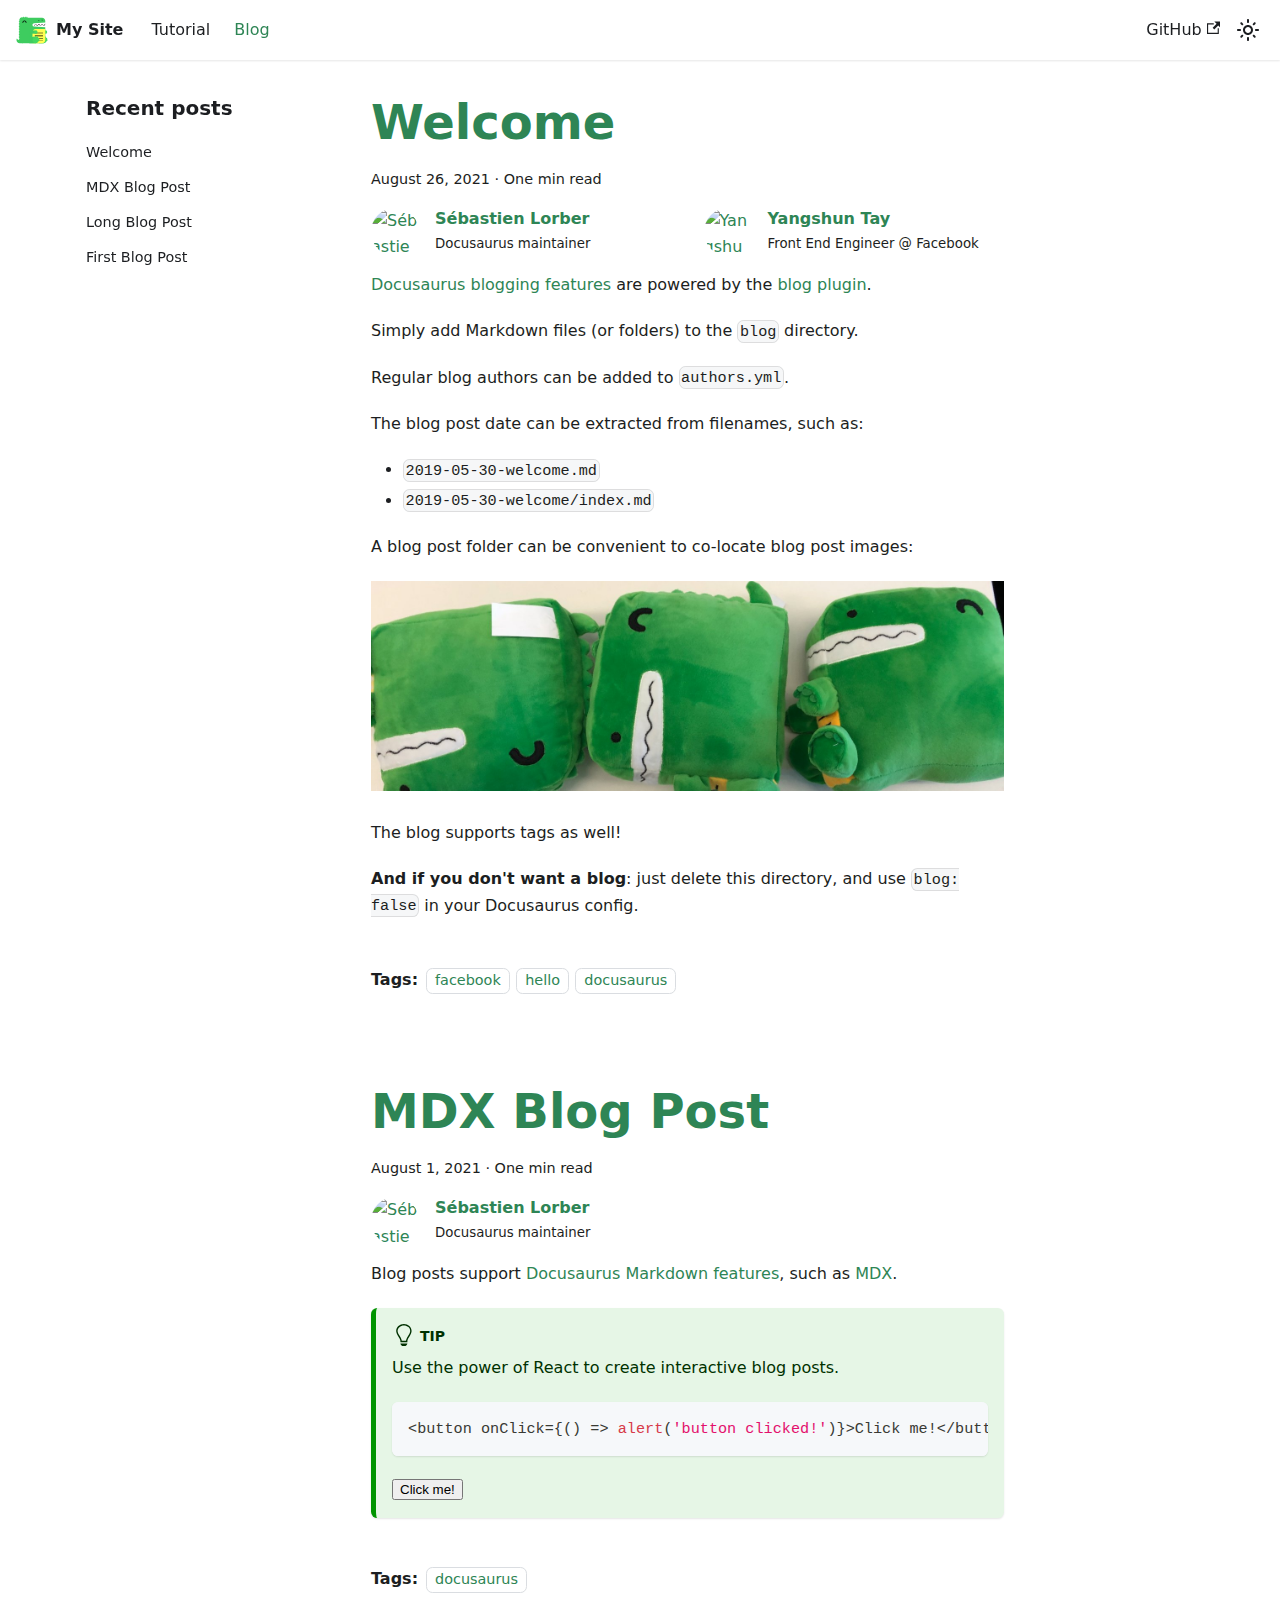
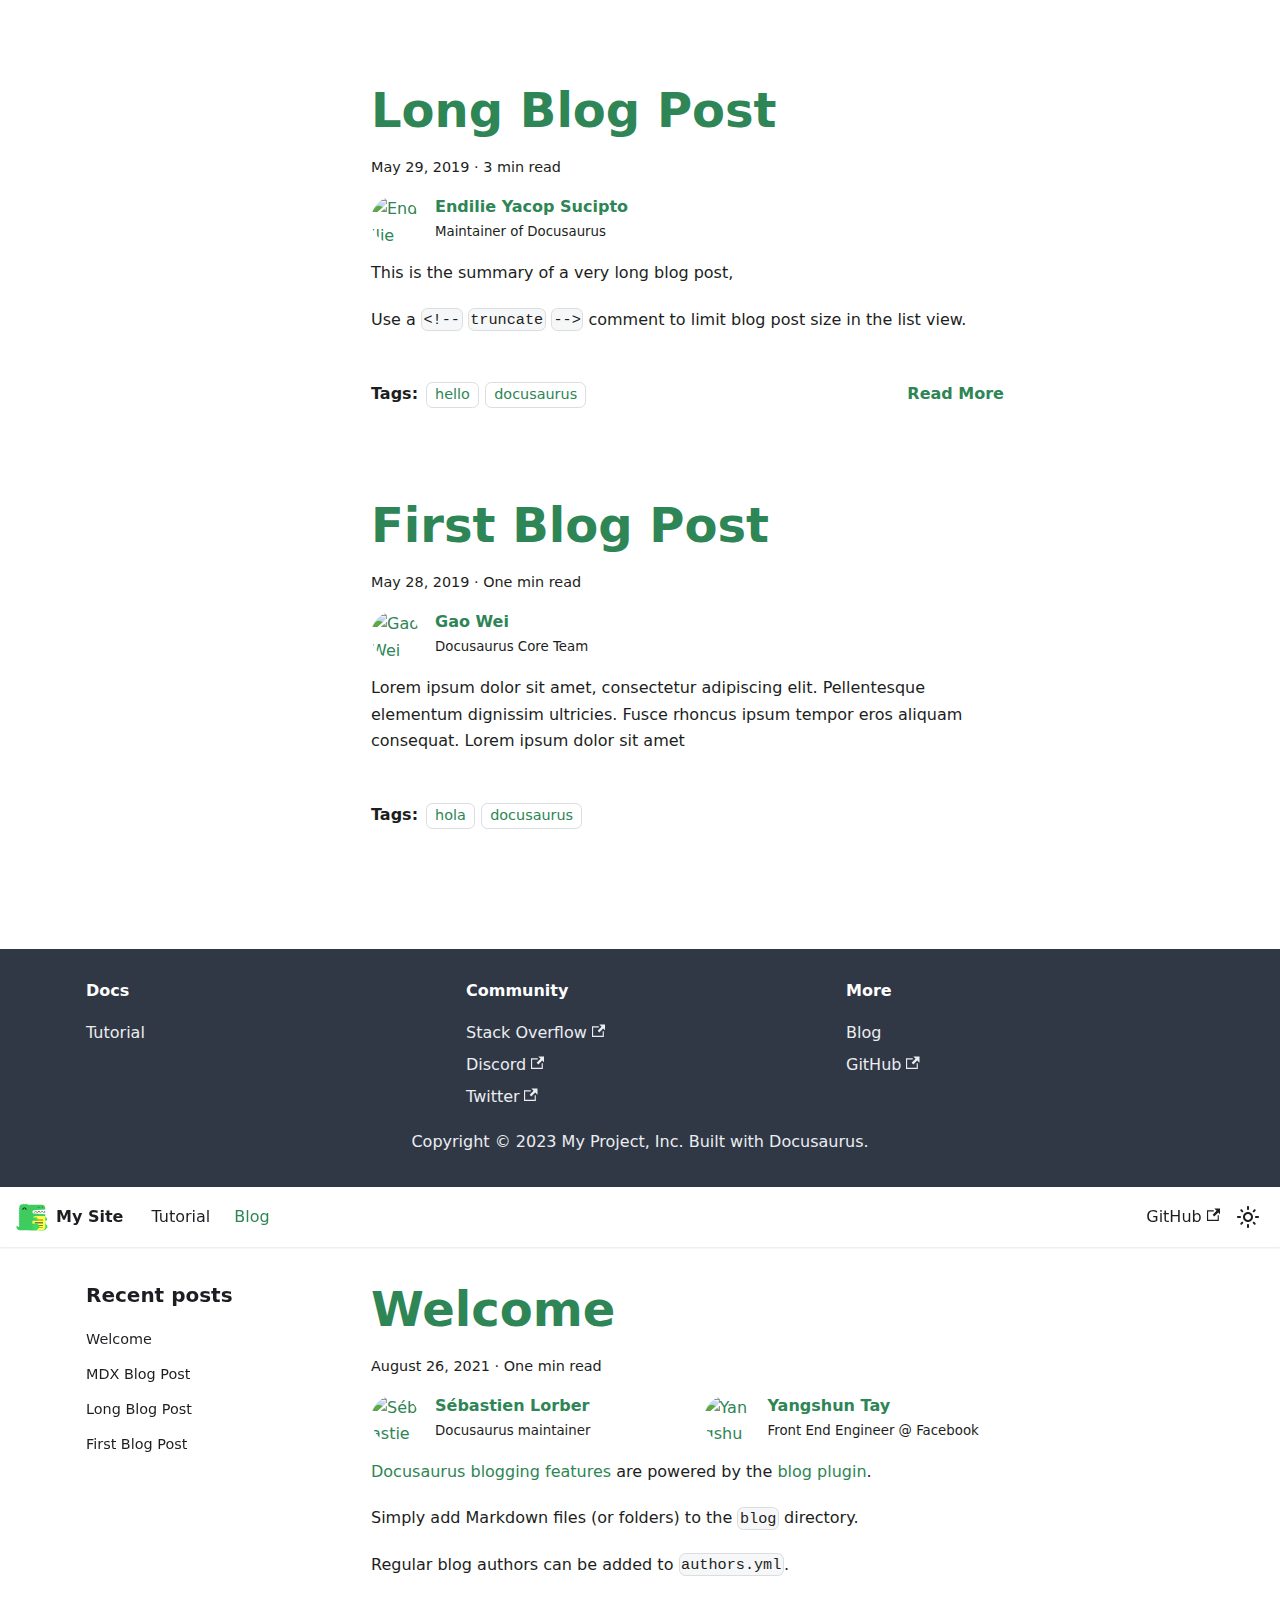
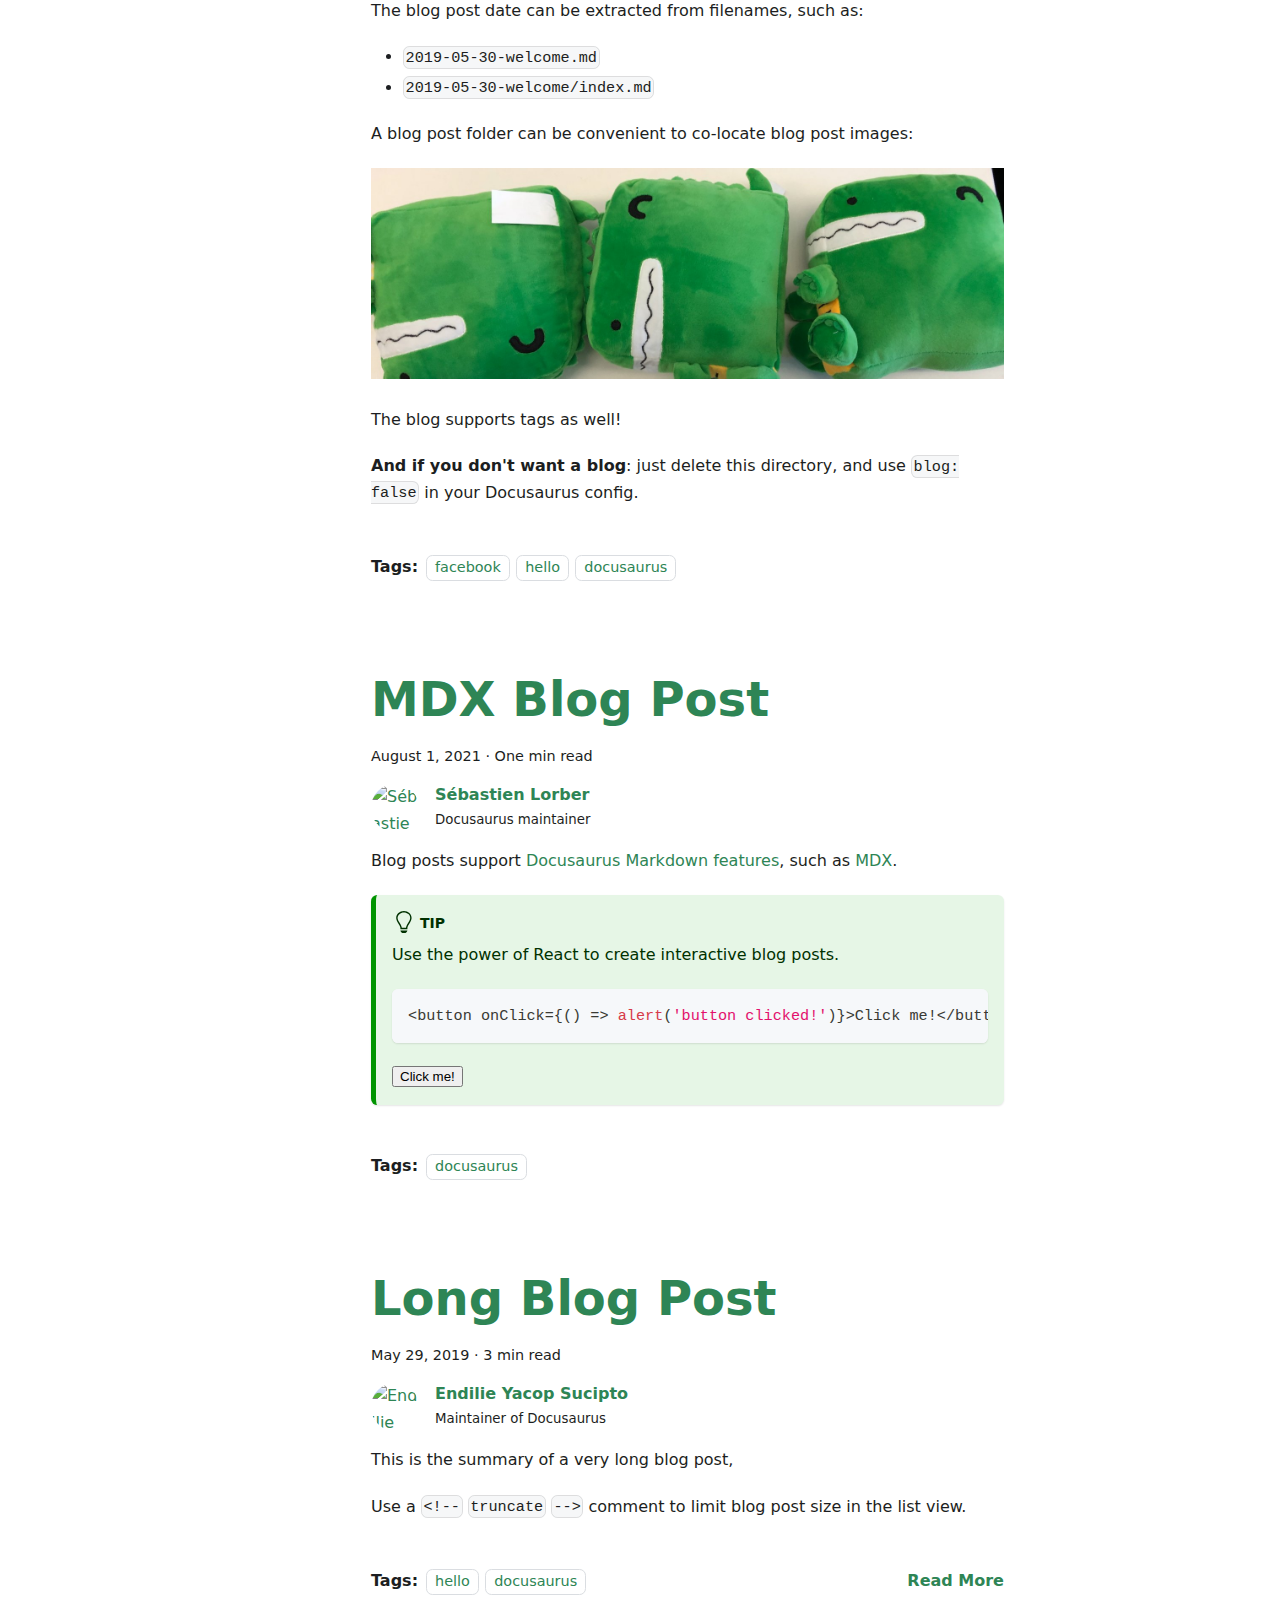
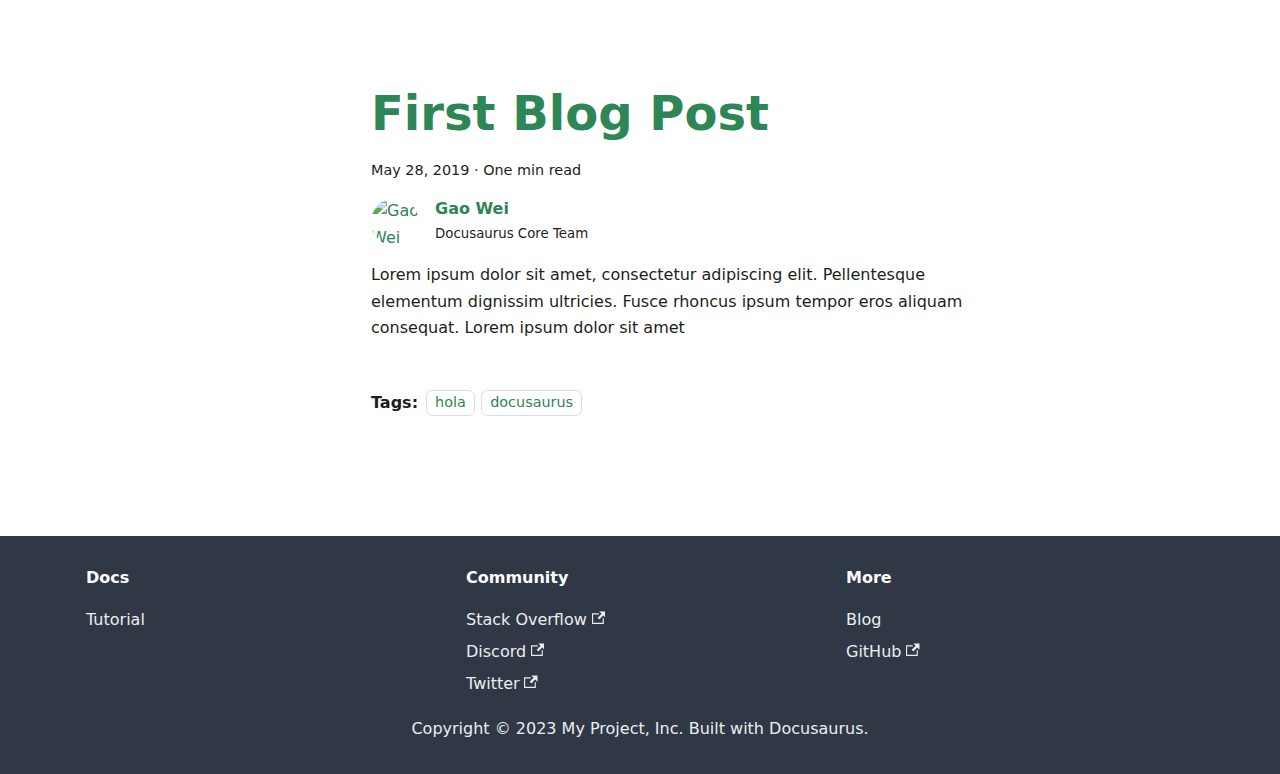
==== blog/index.html @ 1546fe00 "Deploy website - based on" ====
<!doctype html>
<html lang="en" dir="ltr" class="blog-wrapper blog-list-page plugin-blog plugin-id-default" data-has-hydrated="false">
<head>
<meta charset="UTF-8">
<meta name="generator" content="Docusaurus v3.0.1">
<title data-rh="true">Blog | hebin</title><meta data-rh="true" name="viewport" content="width=device-width,initial-scale=1"><meta data-rh="true" name="twitter:card" content="summary_large_image"><meta data-rh="true" property="og:image" content="https://hoobean1996.github.io/img/docusaurus-social-card.jpg"><meta data-rh="true" name="twitter:image" content="https://hoobean1996.github.io/img/docusaurus-social-card.jpg"><meta data-rh="true" property="og:url" content="https://hoobean1996.github.io/blog"><meta data-rh="true" property="og:locale" content="en"><meta data-rh="true" name="docusaurus_locale" content="en"><meta data-rh="true" name="docsearch:language" content="en"><meta data-rh="true" property="og:title" content="Blog | hebin"><meta data-rh="true" name="description" content="Blog"><meta data-rh="true" property="og:description" content="Blog"><meta data-rh="true" name="docusaurus_tag" content="blog_posts_list"><meta data-rh="true" name="docsearch:docusaurus_tag" content="blog_posts_list"><link data-rh="true" rel="icon" href="/img/favicon.ico"><link data-rh="true" rel="canonical" href="https://hoobean1996.github.io/blog"><link data-rh="true" rel="alternate" href="https://hoobean1996.github.io/blog" hreflang="en"><link data-rh="true" rel="alternate" href="https://hoobean1996.github.io/blog" hreflang="x-default"><link rel="alternate" type="application/rss+xml" href="/blog/rss.xml" title="hebin RSS Feed">
<link rel="alternate" type="application/atom+xml" href="/blog/atom.xml" title="hebin Atom Feed"><link rel="stylesheet" href="/assets/css/styles.1c022e41.css">
<script src="/assets/js/runtime~main.db111773.js" defer="defer"></script>
<script src="/assets/js/main.af861f78.js" defer="defer"></script>
</head>
<body class="navigation-with-keyboard">
<script>!function(){function t(t){document.documentElement.setAttribute("data-theme",t)}var e=function(){try{return new URLSearchParams(window.location.search).get("docusaurus-theme")}catch(t){}}()||function(){try{return localStorage.getItem("theme")}catch(t){}}();t(null!==e?e:"light")}(),function(){try{const c=new URLSearchParams(window.location.search).entries();for(var[t,e]of c)if(t.startsWith("docusaurus-data-")){var a=t.replace("docusaurus-data-","data-");document.documentElement.setAttribute(a,e)}}catch(t){}}()</script><div id="__docusaurus"><div role="region" aria-label="Skip to main content"><a class="skipToContent_fXgn" href="#__docusaurus_skipToContent_fallback">Skip to main content</a></div><nav aria-label="Main" class="navbar navbar--fixed-top"><div class="navbar__inner"><div class="navbar__items"><button aria-label="Toggle navigation bar" aria-expanded="false" class="navbar__toggle clean-btn" type="button"><svg width="30" height="30" viewBox="0 0 30 30" aria-hidden="true"><path stroke="currentColor" stroke-linecap="round" stroke-miterlimit="10" stroke-width="2" d="M4 7h22M4 15h22M4 23h22"></path></svg></button><a class="navbar__brand" href="/"><div class="navbar__logo"><img src="/img/logo.svg" alt="My Site Logo" class="themedComponent_mlkZ themedComponent--light_NVdE"><img src="/img/logo.svg" alt="My Site Logo" class="themedComponent_mlkZ themedComponent--dark_xIcU"></div><b class="navbar__title text--truncate">My Site</b></a><a class="navbar__item navbar__link" href="/docs/intro">Tutorial</a><a aria-current="page" class="navbar__item navbar__link navbar__link--active" href="/blog">Blog</a></div><div class="navbar__items navbar__items--right"><a href="https://github.com/facebook/docusaurus" target="_blank" rel="noopener noreferrer" class="navbar__item navbar__link">GitHub<svg width="13.5" height="13.5" aria-hidden="true" viewBox="0 0 24 24" class="iconExternalLink_nPIU"><path fill="currentColor" d="M21 13v10h-21v-19h12v2h-10v15h17v-8h2zm3-12h-10.988l4.035 4-6.977 7.07 2.828 2.828 6.977-7.07 4.125 4.172v-11z"></path></svg></a><div class="toggle_vylO colorModeToggle_DEke"><button class="clean-btn toggleButton_gllP toggleButtonDisabled_aARS" type="button" disabled="" title="Switch between dark and light mode (currently light mode)" aria-label="Switch between dark and light mode (currently light mode)" aria-live="polite"><svg viewBox="0 0 24 24" width="24" height="24" class="lightToggleIcon_pyhR"><path fill="currentColor" d="M12,9c1.65,0,3,1.35,3,3s-1.35,3-3,3s-3-1.35-3-3S10.35,9,12,9 M12,7c-2.76,0-5,2.24-5,5s2.24,5,5,5s5-2.24,5-5 S14.76,7,12,7L12,7z M2,13l2,0c0.55,0,1-0.45,1-1s-0.45-1-1-1l-2,0c-0.55,0-1,0.45-1,1S1.45,13,2,13z M20,13l2,0c0.55,0,1-0.45,1-1 s-0.45-1-1-1l-2,0c-0.55,0-1,0.45-1,1S19.45,13,20,13z M11,2v2c0,0.55,0.45,1,1,1s1-0.45,1-1V2c0-0.55-0.45-1-1-1S11,1.45,11,2z M11,20v2c0,0.55,0.45,1,1,1s1-0.45,1-1v-2c0-0.55-0.45-1-1-1C11.45,19,11,19.45,11,20z M5.99,4.58c-0.39-0.39-1.03-0.39-1.41,0 c-0.39,0.39-0.39,1.03,0,1.41l1.06,1.06c0.39,0.39,1.03,0.39,1.41,0s0.39-1.03,0-1.41L5.99,4.58z M18.36,16.95 c-0.39-0.39-1.03-0.39-1.41,0c-0.39,0.39-0.39,1.03,0,1.41l1.06,1.06c0.39,0.39,1.03,0.39,1.41,0c0.39-0.39,0.39-1.03,0-1.41 L18.36,16.95z M19.42,5.99c0.39-0.39,0.39-1.03,0-1.41c-0.39-0.39-1.03-0.39-1.41,0l-1.06,1.06c-0.39,0.39-0.39,1.03,0,1.41 s1.03,0.39,1.41,0L19.42,5.99z M7.05,18.36c0.39-0.39,0.39-1.03,0-1.41c-0.39-0.39-1.03-0.39-1.41,0l-1.06,1.06 c-0.39,0.39-0.39,1.03,0,1.41s1.03,0.39,1.41,0L7.05,18.36z"></path></svg><svg viewBox="0 0 24 24" width="24" height="24" class="darkToggleIcon_wfgR"><path fill="currentColor" d="M9.37,5.51C9.19,6.15,9.1,6.82,9.1,7.5c0,4.08,3.32,7.4,7.4,7.4c0.68,0,1.35-0.09,1.99-0.27C17.45,17.19,14.93,19,12,19 c-3.86,0-7-3.14-7-7C5,9.07,6.81,6.55,9.37,5.51z M12,3c-4.97,0-9,4.03-9,9s4.03,9,9,9s9-4.03,9-9c0-0.46-0.04-0.92-0.1-1.36 c-0.98,1.37-2.58,2.26-4.4,2.26c-2.98,0-5.4-2.42-5.4-5.4c0-1.81,0.89-3.42,2.26-4.4C12.92,3.04,12.46,3,12,3L12,3z"></path></svg></button></div><div class="navbarSearchContainer_Bca1"></div></div></div><div role="presentation" class="navbar-sidebar__backdrop"></div></nav><div id="__docusaurus_skipToContent_fallback" class="main-wrapper mainWrapper_z2l0"><div class="container margin-vert--lg"><div class="row"><aside class="col col--3"><nav class="sidebar_re4s thin-scrollbar" aria-label="Blog recent posts navigation"><div class="sidebarItemTitle_pO2u margin-bottom--md">Recent posts</div><ul class="sidebarItemList_Yudw clean-list"><li class="sidebarItem__DBe"><a class="sidebarItemLink_mo7H" href="/blog/welcome">Welcome</a></li><li class="sidebarItem__DBe"><a class="sidebarItemLink_mo7H" href="/blog/mdx-blog-post">MDX Blog Post</a></li><li class="sidebarItem__DBe"><a class="sidebarItemLink_mo7H" href="/blog/long-blog-post">Long Blog Post</a></li><li class="sidebarItem__DBe"><a class="sidebarItemLink_mo7H" href="/blog/first-blog-post">First Blog Post</a></li></ul></nav></aside><main class="col col--7" itemscope="" itemtype="https://schema.org/Blog"><article class="margin-bottom--xl" itemprop="blogPost" itemscope="" itemtype="https://schema.org/BlogPosting"><meta itemprop="description" content="Docusaurus blogging features are powered by the blog plugin."><header><h2 class="title_f1Hy" itemprop="headline"><a itemprop="url" href="/blog/welcome">Welcome</a></h2><div class="container_mt6G margin-vert--md"><time datetime="2021-08-26T00:00:00.000Z" itemprop="datePublished">August 26, 2021</time> · <!-- -->One min read</div><div class="margin-top--md margin-bottom--sm row"><div class="col col--6 authorCol_Hf19"><div class="avatar margin-bottom--sm"><a href="https://sebastienlorber.com" target="_blank" rel="noopener noreferrer" class="avatar__photo-link"><img class="avatar__photo" src="https://github.com/slorber.png" alt="Sébastien Lorber" itemprop="image"></a><div class="avatar__intro" itemprop="author" itemscope="" itemtype="https://schema.org/Person"><div class="avatar__name"><a href="https://sebastienlorber.com" target="_blank" rel="noopener noreferrer" itemprop="url"><span itemprop="name">Sébastien Lorber</span></a></div><small class="avatar__subtitle" itemprop="description">Docusaurus maintainer</small></div></div></div><div class="col col--6 authorCol_Hf19"><div class="avatar margin-bottom--sm"><a href="https://github.com/yangshun" target="_blank" rel="noopener noreferrer" class="avatar__photo-link"><img class="avatar__photo" src="https://github.com/yangshun.png" alt="Yangshun Tay" itemprop="image"></a><div class="avatar__intro" itemprop="author" itemscope="" itemtype="https://schema.org/Person"><div class="avatar__name"><a href="https://github.com/yangshun" target="_blank" rel="noopener noreferrer" itemprop="url"><span itemprop="name">Yangshun Tay</span></a></div><small class="avatar__subtitle" itemprop="description">Front End Engineer @ Facebook</small></div></div></div></div></header><div class="markdown" itemprop="articleBody"><p><a href="https://docusaurus.io/docs/blog" target="_blank" rel="noopener noreferrer">Docusaurus blogging features</a> are powered by the <a href="https://docusaurus.io/docs/api/plugins/@docusaurus/plugin-content-blog" target="_blank" rel="noopener noreferrer">blog plugin</a>.</p>
<p>Simply add Markdown files (or folders) to the <code>blog</code> directory.</p>
<p>Regular blog authors can be added to <code>authors.yml</code>.</p>
<p>The blog post date can be extracted from filenames, such as:</p>
<ul>
<li><code>2019-05-30-welcome.md</code></li>
<li><code>2019-05-30-welcome/index.md</code></li>
</ul>
<p>A blog post folder can be convenient to co-locate blog post images:</p>
<p><img loading="lazy" alt="Docusaurus Plushie" src="/assets/images/docusaurus-plushie-banner-a60f7593abca1e3eef26a9afa244e4fb.jpeg" width="1500" height="500" class="img_ev3q"></p>
<p>The blog supports tags as well!</p>
<p><strong>And if you don&#x27;t want a blog</strong>: just delete this directory, and use <code>blog: false</code> in your Docusaurus config.</p></div><footer class="row docusaurus-mt-lg"><div class="col"><b>Tags:</b><ul class="tags_jXut padding--none margin-left--sm"><li class="tag_QGVx"><a class="tag_zVej tagRegular_sFm0" href="/blog/tags/facebook">facebook</a></li><li class="tag_QGVx"><a class="tag_zVej tagRegular_sFm0" href="/blog/tags/hello">hello</a></li><li class="tag_QGVx"><a class="tag_zVej tagRegular_sFm0" href="/blog/tags/docusaurus">docusaurus</a></li></ul></div></footer></article><article class="margin-bottom--xl" itemprop="blogPost" itemscope="" itemtype="https://schema.org/BlogPosting"><meta itemprop="description" content="Blog posts support Docusaurus Markdown features, such as MDX."><header><h2 class="title_f1Hy" itemprop="headline"><a itemprop="url" href="/blog/mdx-blog-post">MDX Blog Post</a></h2><div class="container_mt6G margin-vert--md"><time datetime="2021-08-01T00:00:00.000Z" itemprop="datePublished">August 1, 2021</time> · <!-- -->One min read</div><div class="margin-top--md margin-bottom--sm row"><div class="col col--6 authorCol_Hf19"><div class="avatar margin-bottom--sm"><a href="https://sebastienlorber.com" target="_blank" rel="noopener noreferrer" class="avatar__photo-link"><img class="avatar__photo" src="https://github.com/slorber.png" alt="Sébastien Lorber" itemprop="image"></a><div class="avatar__intro" itemprop="author" itemscope="" itemtype="https://schema.org/Person"><div class="avatar__name"><a href="https://sebastienlorber.com" target="_blank" rel="noopener noreferrer" itemprop="url"><span itemprop="name">Sébastien Lorber</span></a></div><small class="avatar__subtitle" itemprop="description">Docusaurus maintainer</small></div></div></div></div></header><div class="markdown" itemprop="articleBody"><p>Blog posts support <a href="https://docusaurus.io/docs/markdown-features" target="_blank" rel="noopener noreferrer">Docusaurus Markdown features</a>, such as <a href="https://mdxjs.com/" target="_blank" rel="noopener noreferrer">MDX</a>.</p>
<div class="theme-admonition theme-admonition-tip admonition_xJq3 alert alert--success"><div class="admonitionHeading_Gvgb"><span class="admonitionIcon_Rf37"><svg viewBox="0 0 12 16"><path fill-rule="evenodd" d="M6.5 0C3.48 0 1 2.19 1 5c0 .92.55 2.25 1 3 1.34 2.25 1.78 2.78 2 4v1h5v-1c.22-1.22.66-1.75 2-4 .45-.75 1-2.08 1-3 0-2.81-2.48-5-5.5-5zm3.64 7.48c-.25.44-.47.8-.67 1.11-.86 1.41-1.25 2.06-1.45 3.23-.02.05-.02.11-.02.17H5c0-.06 0-.13-.02-.17-.2-1.17-.59-1.83-1.45-3.23-.2-.31-.42-.67-.67-1.11C2.44 6.78 2 5.65 2 5c0-2.2 2.02-4 4.5-4 1.22 0 2.36.42 3.22 1.19C10.55 2.94 11 3.94 11 5c0 .66-.44 1.78-.86 2.48zM4 14h5c-.23 1.14-1.3 2-2.5 2s-2.27-.86-2.5-2z"></path></svg></span>tip</div><div class="admonitionContent_BuS1"><p>Use the power of React to create interactive blog posts.</p><div class="language-js codeBlockContainer_Ckt0 theme-code-block" style="--prism-color:#393A34;--prism-background-color:#f6f8fa"><div class="codeBlockContent_biex"><pre tabindex="0" class="prism-code language-js codeBlock_bY9V thin-scrollbar" style="color:#393A34;background-color:#f6f8fa"><code class="codeBlockLines_e6Vv"><span class="token-line" style="color:#393A34"><span class="token operator" style="color:#393A34">&lt;</span><span class="token plain">button onClick</span><span class="token operator" style="color:#393A34">=</span><span class="token punctuation" style="color:#393A34">{</span><span class="token punctuation" style="color:#393A34">(</span><span class="token punctuation" style="color:#393A34">)</span><span class="token plain"> </span><span class="token arrow operator" style="color:#393A34">=&gt;</span><span class="token plain"> </span><span class="token function" style="color:#d73a49">alert</span><span class="token punctuation" style="color:#393A34">(</span><span class="token string" style="color:#e3116c">&#x27;button clicked!&#x27;</span><span class="token punctuation" style="color:#393A34">)</span><span class="token punctuation" style="color:#393A34">}</span><span class="token operator" style="color:#393A34">&gt;</span><span class="token maybe-class-name">Click</span><span class="token plain"> me</span><span class="token operator" style="color:#393A34">!</span><span class="token operator" style="color:#393A34">&lt;</span><span class="token operator" style="color:#393A34">/</span><span class="token plain">button</span><span class="token operator" style="color:#393A34">&gt;</span><br></span></code></pre><div class="buttonGroup__atx"><button type="button" aria-label="Copy code to clipboard" title="Copy" class="clean-btn"><span class="copyButtonIcons_eSgA" aria-hidden="true"><svg viewBox="0 0 24 24" class="copyButtonIcon_y97N"><path fill="currentColor" d="M19,21H8V7H19M19,5H8A2,2 0 0,0 6,7V21A2,2 0 0,0 8,23H19A2,2 0 0,0 21,21V7A2,2 0 0,0 19,5M16,1H4A2,2 0 0,0 2,3V17H4V3H16V1Z"></path></svg><svg viewBox="0 0 24 24" class="copyButtonSuccessIcon_LjdS"><path fill="currentColor" d="M21,7L9,19L3.5,13.5L4.91,12.09L9,16.17L19.59,5.59L21,7Z"></path></svg></span></button></div></div></div><button>Click me!</button></div></div></div><footer class="row docusaurus-mt-lg"><div class="col"><b>Tags:</b><ul class="tags_jXut padding--none margin-left--sm"><li class="tag_QGVx"><a class="tag_zVej tagRegular_sFm0" href="/blog/tags/docusaurus">docusaurus</a></li></ul></div></footer></article><article class="margin-bottom--xl" itemprop="blogPost" itemscope="" itemtype="https://schema.org/BlogPosting"><meta itemprop="description" content="This is the summary of a very long blog post,"><header><h2 class="title_f1Hy" itemprop="headline"><a itemprop="url" href="/blog/long-blog-post">Long Blog Post</a></h2><div class="container_mt6G margin-vert--md"><time datetime="2019-05-29T00:00:00.000Z" itemprop="datePublished">May 29, 2019</time> · <!-- -->3 min read</div><div class="margin-top--md margin-bottom--sm row"><div class="col col--6 authorCol_Hf19"><div class="avatar margin-bottom--sm"><a href="https://github.com/endiliey" target="_blank" rel="noopener noreferrer" class="avatar__photo-link"><img class="avatar__photo" src="https://github.com/endiliey.png" alt="Endilie Yacop Sucipto" itemprop="image"></a><div class="avatar__intro" itemprop="author" itemscope="" itemtype="https://schema.org/Person"><div class="avatar__name"><a href="https://github.com/endiliey" target="_blank" rel="noopener noreferrer" itemprop="url"><span itemprop="name">Endilie Yacop Sucipto</span></a></div><small class="avatar__subtitle" itemprop="description">Maintainer of Docusaurus</small></div></div></div></div></header><div class="markdown" itemprop="articleBody"><p>This is the summary of a very long blog post,</p>
<p>Use a <code>&lt;!--</code> <code>truncate</code> <code>--&gt;</code> comment to limit blog post size in the list view.</p></div><footer class="row docusaurus-mt-lg"><div class="col col--9"><b>Tags:</b><ul class="tags_jXut padding--none margin-left--sm"><li class="tag_QGVx"><a class="tag_zVej tagRegular_sFm0" href="/blog/tags/hello">hello</a></li><li class="tag_QGVx"><a class="tag_zVej tagRegular_sFm0" href="/blog/tags/docusaurus">docusaurus</a></li></ul></div><div class="col text--right col--3"><a aria-label="Read more about Long Blog Post" href="/blog/long-blog-post"><b>Read More</b></a></div></footer></article><article class="margin-bottom--xl" itemprop="blogPost" itemscope="" itemtype="https://schema.org/BlogPosting"><meta itemprop="description" content="Lorem ipsum dolor sit amet, consectetur adipiscing elit. Pellentesque elementum dignissim ultricies. Fusce rhoncus ipsum tempor eros aliquam consequat. Lorem ipsum dolor sit amet"><header><h2 class="title_f1Hy" itemprop="headline"><a itemprop="url" href="/blog/first-blog-post">First Blog Post</a></h2><div class="container_mt6G margin-vert--md"><time datetime="2019-05-28T00:00:00.000Z" itemprop="datePublished">May 28, 2019</time> · <!-- -->One min read</div><div class="margin-top--md margin-bottom--sm row"><div class="col col--6 authorCol_Hf19"><div class="avatar margin-bottom--sm"><a href="https://github.com/wgao19" target="_blank" rel="noopener noreferrer" class="avatar__photo-link"><img class="avatar__photo" src="https://github.com/wgao19.png" alt="Gao Wei" itemprop="image"></a><div class="avatar__intro" itemprop="author" itemscope="" itemtype="https://schema.org/Person"><div class="avatar__name"><a href="https://github.com/wgao19" target="_blank" rel="noopener noreferrer" itemprop="url"><span itemprop="name">Gao Wei</span></a></div><small class="avatar__subtitle" itemprop="description">Docusaurus Core Team</small></div></div></div></div></header><div class="markdown" itemprop="articleBody"><p>Lorem ipsum dolor sit amet, consectetur adipiscing elit. Pellentesque elementum dignissim ultricies. Fusce rhoncus ipsum tempor eros aliquam consequat. Lorem ipsum dolor sit amet</p></div><footer class="row docusaurus-mt-lg"><div class="col"><b>Tags:</b><ul class="tags_jXut padding--none margin-left--sm"><li class="tag_QGVx"><a class="tag_zVej tagRegular_sFm0" href="/blog/tags/hola">hola</a></li><li class="tag_QGVx"><a class="tag_zVej tagRegular_sFm0" href="/blog/tags/docusaurus">docusaurus</a></li></ul></div></footer></article><nav class="pagination-nav" aria-label="Blog list page navigation"></nav></main></div></div></div><footer class="footer footer--dark"><div class="container container-fluid"><div class="row footer__links"><div class="col footer__col"><div class="footer__title">Docs</div><ul class="footer__items clean-list"><li class="footer__item"><a class="footer__link-item" href="/docs/intro">Tutorial</a></li></ul></div><div class="col footer__col"><div class="footer__title">Community</div><ul class="footer__items clean-list"><li class="footer__item"><a href="https://stackoverflow.com/questions/tagged/docusaurus" target="_blank" rel="noopener noreferrer" class="footer__link-item">Stack Overflow<svg width="13.5" height="13.5" aria-hidden="true" viewBox="0 0 24 24" class="iconExternalLink_nPIU"><path fill="currentColor" d="M21 13v10h-21v-19h12v2h-10v15h17v-8h2zm3-12h-10.988l4.035 4-6.977 7.07 2.828 2.828 6.977-7.07 4.125 4.172v-11z"></path></svg></a></li><li class="footer__item"><a href="https://discordapp.com/invite/docusaurus" target="_blank" rel="noopener noreferrer" class="footer__link-item">Discord<svg width="13.5" height="13.5" aria-hidden="true" viewBox="0 0 24 24" class="iconExternalLink_nPIU"><path fill="currentColor" d="M21 13v10h-21v-19h12v2h-10v15h17v-8h2zm3-12h-10.988l4.035 4-6.977 7.07 2.828 2.828 6.977-7.07 4.125 4.172v-11z"></path></svg></a></li><li class="footer__item"><a href="https://twitter.com/docusaurus" target="_blank" rel="noopener noreferrer" class="footer__link-item">Twitter<svg width="13.5" height="13.5" aria-hidden="true" viewBox="0 0 24 24" class="iconExternalLink_nPIU"><path fill="currentColor" d="M21 13v10h-21v-19h12v2h-10v15h17v-8h2zm3-12h-10.988l4.035 4-6.977 7.07 2.828 2.828 6.977-7.07 4.125 4.172v-11z"></path></svg></a></li></ul></div><div class="col footer__col"><div class="footer__title">More</div><ul class="footer__items clean-list"><li class="footer__item"><a class="footer__link-item" href="/blog">Blog</a></li><li class="footer__item"><a href="https://github.com/facebook/docusaurus" target="_blank" rel="noopener noreferrer" class="footer__link-item">GitHub<svg width="13.5" height="13.5" aria-hidden="true" viewBox="0 0 24 24" class="iconExternalLink_nPIU"><path fill="currentColor" d="M21 13v10h-21v-19h12v2h-10v15h17v-8h2zm3-12h-10.988l4.035 4-6.977 7.07 2.828 2.828 6.977-7.07 4.125 4.172v-11z"></path></svg></a></li></ul></div></div><div class="footer__bottom text--center"><div class="footer__copyright">Copyright © 2023 My Project, Inc. Built with Docusaurus.</div></div></div></footer></div>
</body>
</html>
---- assets/css/styles.1c022e41.css ----
.col,.container{padding:0 var(--ifm-spacing-horizontal);width:100%}.markdown>h2,.markdown>h3,.markdown>h4,.markdown>h5,.markdown>h6{margin-bottom:calc(var(--ifm-heading-vertical-rhythm-bottom)*var(--ifm-leading))}.markdown li,body{word-wrap:break-word}body,ol ol,ol ul,ul ol,ul ul{margin:0}pre,table{overflow:auto}blockquote,pre{margin:0 0 var(--ifm-spacing-vertical)}.breadcrumbs__link,.button{transition-timing-function:var(--ifm-transition-timing-default)}.button,code{vertical-align:middle}.button--outline.button--active,.button--outline:active,.button--outline:hover,:root{--ifm-button-color:var(--ifm-font-color-base-inverse)}.menu__link:hover,a{transition:color var(--ifm-transition-fast) var(--ifm-transition-timing-default)}.navbar--dark,:root{--ifm-navbar-link-hover-color:var(--ifm-color-primary)}.menu,.navbar-sidebar{overflow-x:hidden}:root,html[data-theme=dark]{--ifm-color-emphasis-500:var(--ifm-color-gray-500)}.toggleButton_gllP,html{-webkit-tap-highlight-color:transparent}.clean-list,.containsTaskList_mC6p,.details_lb9f>summary,.dropdown__menu,.menu__list{list-style:none}:root{--ifm-color-scheme:light;--ifm-dark-value:10%;--ifm-darker-value:15%;--ifm-darkest-value:30%;--ifm-light-value:15%;--ifm-lighter-value:30%;--ifm-lightest-value:50%;--ifm-contrast-background-value:90%;--ifm-contrast-foreground-value:70%;--ifm-contrast-background-dark-value:70%;--ifm-contrast-foreground-dark-value:90%;--ifm-color-primary:#3578e5;--ifm-color-secondary:#ebedf0;--ifm-color-success:#00a400;--ifm-color-info:#54c7ec;--ifm-color-warning:#ffba00;--ifm-color-danger:#fa383e;--ifm-color-primary-dark:#306cce;--ifm-color-primary-darker:#2d66c3;--ifm-color-primary-darkest:#2554a0;--ifm-color-primary-light:#538ce9;--ifm-color-primary-lighter:#72a1ed;--ifm-color-primary-lightest:#9abcf2;--ifm-color-primary-contrast-background:#ebf2fc;--ifm-color-primary-contrast-foreground:#102445;--ifm-color-secondary-dark:#d4d5d8;--ifm-color-secondary-darker:#c8c9cc;--ifm-color-secondary-darkest:#a4a6a8;--ifm-color-secondary-light:#eef0f2;--ifm-color-secondary-lighter:#f1f2f5;--ifm-color-secondary-lightest:#f5f6f8;--ifm-color-secondary-contrast-background:#fdfdfe;--ifm-color-secondary-contrast-foreground:#474748;--ifm-color-success-dark:#009400;--ifm-color-success-darker:#008b00;--ifm-color-success-darkest:#007300;--ifm-color-success-light:#26b226;--ifm-color-success-lighter:#4dbf4d;--ifm-color-success-lightest:#80d280;--ifm-color-success-contrast-background:#e6f6e6;--ifm-color-success-contrast-foreground:#003100;--ifm-color-info-dark:#4cb3d4;--ifm-color-info-darker:#47a9c9;--ifm-color-info-darkest:#3b8ba5;--ifm-color-info-light:#6ecfef;--ifm-color-info-lighter:#87d8f2;--ifm-color-info-lightest:#aae3f6;--ifm-color-info-contrast-background:#eef9fd;--ifm-color-info-contrast-foreground:#193c47;--ifm-color-warning-dark:#e6a700;--ifm-color-warning-darker:#d99e00;--ifm-color-warning-darkest:#b38200;--ifm-color-warning-light:#ffc426;--ifm-color-warning-lighter:#ffcf4d;--ifm-color-warning-lightest:#ffdd80;--ifm-color-warning-contrast-background:#fff8e6;--ifm-color-warning-contrast-foreground:#4d3800;--ifm-color-danger-dark:#e13238;--ifm-color-danger-darker:#d53035;--ifm-color-danger-darkest:#af272b;--ifm-color-danger-light:#fb565b;--ifm-color-danger-lighter:#fb7478;--ifm-color-danger-lightest:#fd9c9f;--ifm-color-danger-contrast-background:#ffebec;--ifm-color-danger-contrast-foreground:#4b1113;--ifm-color-white:#fff;--ifm-color-black:#000;--ifm-color-gray-0:var(--ifm-color-white);--ifm-color-gray-100:#f5f6f7;--ifm-color-gray-200:#ebedf0;--ifm-color-gray-300:#dadde1;--ifm-color-gray-400:#ccd0d5;--ifm-color-gray-500:#bec3c9;--ifm-color-gray-600:#8d949e;--ifm-color-gray-700:#606770;--ifm-color-gray-800:#444950;--ifm-color-gray-900:#1c1e21;--ifm-color-gray-1000:var(--ifm-color-black);--ifm-color-emphasis-0:var(--ifm-color-gray-0);--ifm-color-emphasis-100:var(--ifm-color-gray-100);--ifm-color-emphasis-200:var(--ifm-color-gray-200);--ifm-color-emphasis-300:var(--ifm-color-gray-300);--ifm-color-emphasis-400:var(--ifm-color-gray-400);--ifm-color-emphasis-600:var(--ifm-color-gray-600);--ifm-color-emphasis-700:var(--ifm-color-gray-700);--ifm-color-emphasis-800:var(--ifm-color-gray-800);--ifm-color-emphasis-900:var(--ifm-color-gray-900);--ifm-color-emphasis-1000:var(--ifm-color-gray-1000);--ifm-color-content:var(--ifm-color-emphasis-900);--ifm-color-content-inverse:var(--ifm-color-emphasis-0);--ifm-color-content-secondary:#525860;--ifm-background-color:#0000;--ifm-background-surface-color:var(--ifm-color-content-inverse);--ifm-global-border-width:1px;--ifm-global-radius:0.4rem;--ifm-hover-overlay:#0000000d;--ifm-font-color-base:var(--ifm-color-content);--ifm-font-color-base-inverse:var(--ifm-color-content-inverse);--ifm-font-color-secondary:var(--ifm-color-content-secondary);--ifm-font-family-base:system-ui,-apple-system,Segoe UI,Roboto,Ubuntu,Cantarell,Noto Sans,sans-serif,BlinkMacSystemFont,"Segoe UI",Helvetica,Arial,sans-serif,"Apple Color Emoji","Segoe UI Emoji","Segoe UI Symbol";--ifm-font-family-monospace:SFMono-Regular,Menlo,Monaco,Consolas,"Liberation Mono","Courier New",monospace;--ifm-font-size-base:100%;--ifm-font-weight-light:300;--ifm-font-weight-normal:400;--ifm-font-weight-semibold:500;--ifm-font-weight-bold:700;--ifm-font-weight-base:var(--ifm-font-weight-normal);--ifm-line-height-base:1.65;--ifm-global-spacing:1rem;--ifm-spacing-vertical:var(--ifm-global-spacing);--ifm-spacing-horizontal:var(--ifm-global-spacing);--ifm-transition-fast:200ms;--ifm-transition-slow:400ms;--ifm-transition-timing-default:cubic-bezier(0.08,0.52,0.52,1);--ifm-global-shadow-lw:0 1px 2px 0 #0000001a;--ifm-global-shadow-md:0 5px 40px #0003;--ifm-global-shadow-tl:0 12px 28px 0 #0003,0 2px 4px 0 #0000001a;--ifm-z-index-dropdown:100;--ifm-z-index-fixed:200;--ifm-z-index-overlay:400;--ifm-container-width:1140px;--ifm-container-width-xl:1320px;--ifm-code-background:#f6f7f8;--ifm-code-border-radius:var(--ifm-global-radius);--ifm-code-font-size:90%;--ifm-code-padding-horizontal:0.1rem;--ifm-code-padding-vertical:0.1rem;--ifm-pre-background:var(--ifm-code-background);--ifm-pre-border-radius:var(--ifm-code-border-radius);--ifm-pre-color:inherit;--ifm-pre-line-height:1.45;--ifm-pre-padding:1rem;--ifm-heading-color:inherit;--ifm-heading-margin-top:0;--ifm-heading-margin-bottom:var(--ifm-spacing-vertical);--ifm-heading-font-family:var(--ifm-font-family-base);--ifm-heading-font-weight:var(--ifm-font-weight-bold);--ifm-heading-line-height:1.25;--ifm-h1-font-size:2rem;--ifm-h2-font-size:1.5rem;--ifm-h3-font-size:1.25rem;--ifm-h4-font-size:1rem;--ifm-h5-font-size:0.875rem;--ifm-h6-font-size:0.85rem;--ifm-image-alignment-padding:1.25rem;--ifm-leading-desktop:1.25;--ifm-leading:calc(var(--ifm-leading-desktop)*1rem);--ifm-list-left-padding:2rem;--ifm-list-margin:1rem;--ifm-list-item-margin:0.25rem;--ifm-list-paragraph-margin:1rem;--ifm-table-cell-padding:0.75rem;--ifm-table-background:#0000;--ifm-table-stripe-background:#00000008;--ifm-table-border-width:1px;--ifm-table-border-color:var(--ifm-color-emphasis-300);--ifm-table-head-background:inherit;--ifm-table-head-color:inherit;--ifm-table-head-font-weight:var(--ifm-font-weight-bold);--ifm-table-cell-color:inherit;--ifm-link-color:var(--ifm-color-primary);--ifm-link-decoration:none;--ifm-link-hover-color:var(--ifm-link-color);--ifm-link-hover-decoration:underline;--ifm-paragraph-margin-bottom:var(--ifm-leading);--ifm-blockquote-font-size:var(--ifm-font-size-base);--ifm-blockquote-border-left-width:2px;--ifm-blockquote-padding-horizontal:var(--ifm-spacing-horizontal);--ifm-blockquote-padding-vertical:0;--ifm-blockquote-shadow:none;--ifm-blockquote-color:var(--ifm-color-emphasis-800);--ifm-blockquote-border-color:var(--ifm-color-emphasis-300);--ifm-hr-background-color:var(--ifm-color-emphasis-500);--ifm-hr-height:1px;--ifm-hr-margin-vertical:1.5rem;--ifm-scrollbar-size:7px;--ifm-scrollbar-track-background-color:#f1f1f1;--ifm-scrollbar-thumb-background-color:silver;--ifm-scrollbar-thumb-hover-background-color:#a7a7a7;--ifm-alert-background-color:inherit;--ifm-alert-border-color:inherit;--ifm-alert-border-radius:var(--ifm-global-radius);--ifm-alert-border-width:0px;--ifm-alert-border-left-width:5px;--ifm-alert-color:var(--ifm-font-color-base);--ifm-alert-padding-horizontal:var(--ifm-spacing-horizontal);--ifm-alert-padding-vertical:var(--ifm-spacing-vertical);--ifm-alert-shadow:var(--ifm-global-shadow-lw);--ifm-avatar-intro-margin:1rem;--ifm-avatar-intro-alignment:inherit;--ifm-avatar-photo-size:3rem;--ifm-badge-background-color:inherit;--ifm-badge-border-color:inherit;--ifm-badge-border-radius:var(--ifm-global-radius);--ifm-badge-border-width:var(--ifm-global-border-width);--ifm-badge-color:var(--ifm-color-white);--ifm-badge-padding-horizontal:calc(var(--ifm-spacing-horizontal)*0.5);--ifm-badge-padding-vertical:calc(var(--ifm-spacing-vertical)*0.25);--ifm-breadcrumb-border-radius:1.5rem;--ifm-breadcrumb-spacing:0.5rem;--ifm-breadcrumb-color-active:var(--ifm-color-primary);--ifm-breadcrumb-item-background-active:var(--ifm-hover-overlay);--ifm-breadcrumb-padding-horizontal:0.8rem;--ifm-breadcrumb-padding-vertical:0.4rem;--ifm-breadcrumb-size-multiplier:1;--ifm-breadcrumb-separator:url('data:image/svg+xml;utf8,<svg xmlns="http://www.w3.org/2000/svg" x="0px" y="0px" viewBox="0 0 256 256"><g><g><polygon points="79.093,0 48.907,30.187 146.72,128 48.907,225.813 79.093,256 207.093,128"/></g></g><g></g><g></g><g></g><g></g><g></g><g></g><g></g><g></g><g></g><g></g><g></g><g></g><g></g><g></g><g></g></svg>');--ifm-breadcrumb-separator-filter:none;--ifm-breadcrumb-separator-size:0.5rem;--ifm-breadcrumb-separator-size-multiplier:1.25;--ifm-button-background-color:inherit;--ifm-button-border-color:var(--ifm-button-background-color);--ifm-button-border-width:var(--ifm-global-border-width);--ifm-button-font-weight:var(--ifm-font-weight-bold);--ifm-button-padding-horizontal:1.5rem;--ifm-button-padding-vertical:0.375rem;--ifm-button-size-multiplier:1;--ifm-button-transition-duration:var(--ifm-transition-fast);--ifm-button-border-radius:calc(var(--ifm-global-radius)*var(--ifm-button-size-multiplier));--ifm-button-group-spacing:2px;--ifm-card-background-color:var(--ifm-background-surface-color);--ifm-card-border-radius:calc(var(--ifm-global-radius)*2);--ifm-card-horizontal-spacing:var(--ifm-global-spacing);--ifm-card-vertical-spacing:var(--ifm-global-spacing);--ifm-toc-border-color:var(--ifm-color-emphasis-300);--ifm-toc-link-color:var(--ifm-color-content-secondary);--ifm-toc-padding-vertical:0.5rem;--ifm-toc-padding-horizontal:0.5rem;--ifm-dropdown-background-color:var(--ifm-background-surface-color);--ifm-dropdown-font-weight:var(--ifm-font-weight-semibold);--ifm-dropdown-link-color:var(--ifm-font-color-base);--ifm-dropdown-hover-background-color:var(--ifm-hover-overlay);--ifm-footer-background-color:var(--ifm-color-emphasis-100);--ifm-footer-color:inherit;--ifm-footer-link-color:var(--ifm-color-emphasis-700);--ifm-footer-link-hover-color:var(--ifm-color-primary);--ifm-footer-link-horizontal-spacing:0.5rem;--ifm-footer-padding-horizontal:calc(var(--ifm-spacing-horizontal)*2);--ifm-footer-padding-vertical:calc(var(--ifm-spacing-vertical)*2);--ifm-footer-title-color:inherit;--ifm-footer-logo-max-width:min(30rem,90vw);--ifm-hero-background-color:var(--ifm-background-surface-color);--ifm-hero-text-color:var(--ifm-color-emphasis-800);--ifm-menu-color:var(--ifm-color-emphasis-700);--ifm-menu-color-active:var(--ifm-color-primary);--ifm-menu-color-background-active:var(--ifm-hover-overlay);--ifm-menu-color-background-hover:var(--ifm-hover-overlay);--ifm-menu-link-padding-horizontal:0.75rem;--ifm-menu-link-padding-vertical:0.375rem;--ifm-menu-link-sublist-icon:url('data:image/svg+xml;utf8,<svg xmlns="http://www.w3.org/2000/svg" width="16px" height="16px" viewBox="0 0 24 24"><path fill="rgba(0,0,0,0.5)" d="M7.41 15.41L12 10.83l4.59 4.58L18 14l-6-6-6 6z"></path></svg>');--ifm-menu-link-sublist-icon-filter:none;--ifm-navbar-background-color:var(--ifm-background-surface-color);--ifm-navbar-height:3.75rem;--ifm-navbar-item-padding-horizontal:0.75rem;--ifm-navbar-item-padding-vertical:0.25rem;--ifm-navbar-link-color:var(--ifm-font-color-base);--ifm-navbar-link-active-color:var(--ifm-link-color);--ifm-navbar-padding-horizontal:var(--ifm-spacing-horizontal);--ifm-navbar-padding-vertical:calc(var(--ifm-spacing-vertical)*0.5);--ifm-navbar-shadow:var(--ifm-global-shadow-lw);--ifm-navbar-search-input-background-color:var(--ifm-color-emphasis-200);--ifm-navbar-search-input-color:var(--ifm-color-emphasis-800);--ifm-navbar-search-input-placeholder-color:var(--ifm-color-emphasis-500);--ifm-navbar-search-input-icon:url('data:image/svg+xml;utf8,<svg fill="currentColor" xmlns="http://www.w3.org/2000/svg" viewBox="0 0 16 16" height="16px" width="16px"><path d="M6.02945,10.20327a4.17382,4.17382,0,1,1,4.17382-4.17382A4.15609,4.15609,0,0,1,6.02945,10.20327Zm9.69195,4.2199L10.8989,9.59979A5.88021,5.88021,0,0,0,12.058,6.02856,6.00467,6.00467,0,1,0,9.59979,10.8989l4.82338,4.82338a.89729.89729,0,0,0,1.29912,0,.89749.89749,0,0,0-.00087-1.29909Z" /></svg>');--ifm-navbar-sidebar-width:83vw;--ifm-pagination-border-radius:var(--ifm-global-radius);--ifm-pagination-color-active:var(--ifm-color-primary);--ifm-pagination-font-size:1rem;--ifm-pagination-item-active-background:var(--ifm-hover-overlay);--ifm-pagination-page-spacing:0.2em;--ifm-pagination-padding-horizontal:calc(var(--ifm-spacing-horizontal)*1);--ifm-pagination-padding-vertical:calc(var(--ifm-spacing-vertical)*0.25);--ifm-pagination-nav-border-radius:var(--ifm-global-radius);--ifm-pagination-nav-color-hover:var(--ifm-color-primary);--ifm-pills-color-active:var(--ifm-color-primary);--ifm-pills-color-background-active:var(--ifm-hover-overlay);--ifm-pills-spacing:0.125rem;--ifm-tabs-color:var(--ifm-font-color-secondary);--ifm-tabs-color-active:var(--ifm-color-primary);--ifm-tabs-color-active-border:var(--ifm-tabs-color-active);--ifm-tabs-padding-horizontal:1rem;--ifm-tabs-padding-vertical:1rem;--docusaurus-progress-bar-color:var(--ifm-color-primary);--ifm-color-primary:#2e8555;--ifm-color-primary-dark:#29784c;--ifm-color-primary-darker:#277148;--ifm-color-primary-darkest:#205d3b;--ifm-color-primary-light:#33925d;--ifm-color-primary-lighter:#359962;--ifm-color-primary-lightest:#3cad6e;--ifm-code-font-size:95%;--docusaurus-highlighted-code-line-bg:#0000001a;--docusaurus-announcement-bar-height:auto;--docusaurus-collapse-button-bg:#0000;--docusaurus-collapse-button-bg-hover:#0000001a;--doc-sidebar-width:300px;--doc-sidebar-hidden-width:30px;--docusaurus-tag-list-border:var(--ifm-color-emphasis-300)}.badge--danger,.badge--info,.badge--primary,.badge--secondary,.badge--success,.badge--warning{--ifm-badge-border-color:var(--ifm-badge-background-color)}.button--link,.button--outline{--ifm-button-background-color:#0000}*{box-sizing:border-box}html{-webkit-font-smoothing:antialiased;-webkit-text-size-adjust:100%;text-size-adjust:100%;background-color:var(--ifm-background-color);color:var(--ifm-font-color-base);color-scheme:var(--ifm-color-scheme);font:var(--ifm-font-size-base)/var(--ifm-line-height-base) var(--ifm-font-family-base);text-rendering:optimizelegibility}iframe{border:0;color-scheme:auto}.container{margin:0 auto;max-width:var(--ifm-container-width)}.container--fluid{max-width:inherit}.row{display:flex;flex-wrap:wrap;margin:0 calc(var(--ifm-spacing-horizontal)*-1)}.list_eTzJ article:last-child,.margin-bottom--none,.margin-vert--none,.markdown>:last-child{margin-bottom:0!important}.margin-top--none,.margin-vert--none{margin-top:0!important}.row--no-gutters{margin-left:0;margin-right:0}.margin-horiz--none,.margin-right--none{margin-right:0!important}.row--no-gutters>.col{padding-left:0;padding-right:0}.row--align-top{align-items:flex-start}.row--align-bottom{align-items:flex-end}.menuExternalLink_NmtK,.row--align-center{align-items:center}.row--align-stretch{align-items:stretch}.row--align-baseline{align-items:baseline}.col{--ifm-col-width:100%;flex:1 0;margin-left:0;max-width:var(--ifm-col-width)}.padding-bottom--none,.padding-vert--none{padding-bottom:0!important}.padding-top--none,.padding-vert--none{padding-top:0!important}.padding-horiz--none,.padding-left--none{padding-left:0!important}.padding-horiz--none,.padding-right--none{padding-right:0!important}.col[class*=col--]{flex:0 0 var(--ifm-col-width)}.col--1{--ifm-col-width:8.33333%}.col--offset-1{margin-left:8.33333%}.col--2{--ifm-col-width:16.66667%}.col--offset-2{margin-left:16.66667%}.col--3{--ifm-col-width:25%}.col--offset-3{margin-left:25%}.col--4{--ifm-col-width:33.33333%}.col--offset-4{margin-left:33.33333%}.col--5{--ifm-col-width:41.66667%}.col--offset-5{margin-left:41.66667%}.col--6{--ifm-col-width:50%}.col--offset-6{margin-left:50%}.col--7{--ifm-col-width:58.33333%}.col--offset-7{margin-left:58.33333%}.col--8{--ifm-col-width:66.66667%}.col--offset-8{margin-left:66.66667%}.col--9{--ifm-col-width:75%}.col--offset-9{margin-left:75%}.col--10{--ifm-col-width:83.33333%}.col--offset-10{margin-left:83.33333%}.col--11{--ifm-col-width:91.66667%}.col--offset-11{margin-left:91.66667%}.col--12{--ifm-col-width:100%}.col--offset-12{margin-left:100%}.margin-horiz--none,.margin-left--none{margin-left:0!important}.margin--none{margin:0!important}.margin-bottom--xs,.margin-vert--xs{margin-bottom:.25rem!important}.margin-top--xs,.margin-vert--xs{margin-top:.25rem!important}.margin-horiz--xs,.margin-left--xs{margin-left:.25rem!important}.margin-horiz--xs,.margin-right--xs{margin-right:.25rem!important}.margin--xs{margin:.25rem!important}.margin-bottom--sm,.margin-vert--sm{margin-bottom:.5rem!important}.margin-top--sm,.margin-vert--sm{margin-top:.5rem!important}.margin-horiz--sm,.margin-left--sm{margin-left:.5rem!important}.margin-horiz--sm,.margin-right--sm{margin-right:.5rem!important}.margin--sm{margin:.5rem!important}.margin-bottom--md,.margin-vert--md{margin-bottom:1rem!important}.margin-top--md,.margin-vert--md{margin-top:1rem!important}.margin-horiz--md,.margin-left--md{margin-left:1rem!important}.margin-horiz--md,.margin-right--md{margin-right:1rem!important}.margin--md{margin:1rem!important}.margin-bottom--lg,.margin-vert--lg{margin-bottom:2rem!important}.margin-top--lg,.margin-vert--lg{margin-top:2rem!important}.margin-horiz--lg,.margin-left--lg{margin-left:2rem!important}.margin-horiz--lg,.margin-right--lg{margin-right:2rem!important}.margin--lg{margin:2rem!important}.margin-bottom--xl,.margin-vert--xl{margin-bottom:5rem!important}.margin-top--xl,.margin-vert--xl{margin-top:5rem!important}.margin-horiz--xl,.margin-left--xl{margin-left:5rem!important}.margin-horiz--xl,.margin-right--xl{margin-right:5rem!important}.margin--xl{margin:5rem!important}.padding--none{padding:0!important}.padding-bottom--xs,.padding-vert--xs{padding-bottom:.25rem!important}.padding-top--xs,.padding-vert--xs{padding-top:.25rem!important}.padding-horiz--xs,.padding-left--xs{padding-left:.25rem!important}.padding-horiz--xs,.padding-right--xs{padding-right:.25rem!important}.padding--xs{padding:.25rem!important}.padding-bottom--sm,.padding-vert--sm{padding-bottom:.5rem!important}.padding-top--sm,.padding-vert--sm{padding-top:.5rem!important}.padding-horiz--sm,.padding-left--sm{padding-left:.5rem!important}.padding-horiz--sm,.padding-right--sm{padding-right:.5rem!important}.padding--sm{padding:.5rem!important}.padding-bottom--md,.padding-vert--md{padding-bottom:1rem!important}.padding-top--md,.padding-vert--md{padding-top:1rem!important}.padding-horiz--md,.padding-left--md{padding-left:1rem!important}.padding-horiz--md,.padding-right--md{padding-right:1rem!important}.padding--md{padding:1rem!important}.padding-bottom--lg,.padding-vert--lg{padding-bottom:2rem!important}.padding-top--lg,.padding-vert--lg{padding-top:2rem!important}.padding-horiz--lg,.padding-left--lg{padding-left:2rem!important}.padding-horiz--lg,.padding-right--lg{padding-right:2rem!important}.padding--lg{padding:2rem!important}.padding-bottom--xl,.padding-vert--xl{padding-bottom:5rem!important}.padding-top--xl,.padding-vert--xl{padding-top:5rem!important}.padding-horiz--xl,.padding-left--xl{padding-left:5rem!important}.padding-horiz--xl,.padding-right--xl{padding-right:5rem!important}.padding--xl{padding:5rem!important}code{background-color:var(--ifm-code-background);border:.1rem solid #0000001a;border-radius:var(--ifm-code-border-radius);font-family:var(--ifm-font-family-monospace);font-size:var(--ifm-code-font-size);padding:var(--ifm-code-padding-vertical) var(--ifm-code-padding-horizontal)}a code{color:inherit}pre{background-color:var(--ifm-pre-background);border-radius:var(--ifm-pre-border-radius);color:var(--ifm-pre-color);font:var(--ifm-code-font-size)/var(--ifm-pre-line-height) var(--ifm-font-family-monospace);padding:var(--ifm-pre-padding)}pre code{background-color:initial;border:none;font-size:100%;line-height:inherit;padding:0}kbd{background-color:var(--ifm-color-emphasis-0);border:1px solid var(--ifm-color-emphasis-400);border-radius:.2rem;box-shadow:inset 0 -1px 0 var(--ifm-color-emphasis-400);color:var(--ifm-color-emphasis-800);font:80% var(--ifm-font-family-monospace);padding:.15rem .3rem}h1,h2,h3,h4,h5,h6{color:var(--ifm-heading-color);font-family:var(--ifm-heading-font-family);font-weight:var(--ifm-heading-font-weight);line-height:var(--ifm-heading-line-height);margin:var(--ifm-heading-margin-top) 0 var(--ifm-heading-margin-bottom) 0}h1{font-size:var(--ifm-h1-font-size)}h2{font-size:var(--ifm-h2-font-size)}h3{font-size:var(--ifm-h3-font-size)}h4{font-size:var(--ifm-h4-font-size)}h5{font-size:var(--ifm-h5-font-size)}h6{font-size:var(--ifm-h6-font-size)}img{max-width:100%}img[align=right]{padding-left:var(--image-alignment-padding)}img[align=left]{padding-right:var(--image-alignment-padding)}.markdown{--ifm-h1-vertical-rhythm-top:3;--ifm-h2-vertical-rhythm-top:2;--ifm-h3-vertical-rhythm-top:1.5;--ifm-heading-vertical-rhythm-top:1.25;--ifm-h1-vertical-rhythm-bottom:1.25;--ifm-heading-vertical-rhythm-bottom:1}.markdown:after,.markdown:before{content:"";display:table}.markdown:after{clear:both}.markdown h1:first-child{--ifm-h1-font-size:3rem;margin-bottom:calc(var(--ifm-h1-vertical-rhythm-bottom)*var(--ifm-leading))}.markdown>h2{--ifm-h2-font-size:2rem;margin-top:calc(var(--ifm-h2-vertical-rhythm-top)*var(--ifm-leading))}.markdown>h3{--ifm-h3-font-size:1.5rem;margin-top:calc(var(--ifm-h3-vertical-rhythm-top)*var(--ifm-leading))}.markdown>h4,.markdown>h5,.markdown>h6{margin-top:calc(var(--ifm-heading-vertical-rhythm-top)*var(--ifm-leading))}.markdown>p,.markdown>pre,.markdown>ul{margin-bottom:var(--ifm-leading)}.markdown li>p{margin-top:var(--ifm-list-paragraph-margin)}.markdown li+li{margin-top:var(--ifm-list-item-margin)}ol,ul{margin:0 0 var(--ifm-list-margin);padding-left:var(--ifm-list-left-padding)}ol ol,ul ol{list-style-type:lower-roman}ol ol ol,ol ul ol,ul ol ol,ul ul ol{list-style-type:lower-alpha}table{border-collapse:collapse;display:block;margin-bottom:var(--ifm-spacing-vertical)}table thead tr{border-bottom:2px solid var(--ifm-table-border-color)}table thead,table tr:nth-child(2n){background-color:var(--ifm-table-stripe-background)}table tr{background-color:var(--ifm-table-background);border-top:var(--ifm-table-border-width) solid var(--ifm-table-border-color)}table td,table th{border:var(--ifm-table-border-width) solid var(--ifm-table-border-color);padding:var(--ifm-table-cell-padding)}table th{background-color:var(--ifm-table-head-background);color:var(--ifm-table-head-color);font-weight:var(--ifm-table-head-font-weight)}table td{color:var(--ifm-table-cell-color)}strong{font-weight:var(--ifm-font-weight-bold)}a{color:var(--ifm-link-color);text-decoration:var(--ifm-link-decoration)}a:hover{color:var(--ifm-link-hover-color);text-decoration:var(--ifm-link-hover-decoration)}.button:hover,.text--no-decoration,.text--no-decoration:hover,a:not([href]){text-decoration:none}p{margin:0 0 var(--ifm-paragraph-margin-bottom)}blockquote{border-left:var(--ifm-blockquote-border-left-width) solid var(--ifm-blockquote-border-color);box-shadow:var(--ifm-blockquote-shadow);color:var(--ifm-blockquote-color);font-size:var(--ifm-blockquote-font-size);padding:var(--ifm-blockquote-padding-vertical) var(--ifm-blockquote-padding-horizontal)}blockquote>:first-child{margin-top:0}blockquote>:last-child{margin-bottom:0}hr{background-color:var(--ifm-hr-background-color);border:0;height:var(--ifm-hr-height);margin:var(--ifm-hr-margin-vertical) 0}.shadow--lw{box-shadow:var(--ifm-global-shadow-lw)!important}.shadow--md{box-shadow:var(--ifm-global-shadow-md)!important}.shadow--tl{box-shadow:var(--ifm-global-shadow-tl)!important}.text--primary,.wordWrapButtonEnabled_EoeP .wordWrapButtonIcon_Bwma{color:var(--ifm-color-primary)}.text--secondary{color:var(--ifm-color-secondary)}.text--success{color:var(--ifm-color-success)}.text--info{color:var(--ifm-color-info)}.text--warning{color:var(--ifm-color-warning)}.text--danger{color:var(--ifm-color-danger)}.text--center{text-align:center}.text--left{text-align:left}.text--justify{text-align:justify}.text--right{text-align:right}.text--capitalize{text-transform:capitalize}.text--lowercase{text-transform:lowercase}.admonitionHeading_Gvgb,.alert__heading,.text--uppercase{text-transform:uppercase}.text--light{font-weight:var(--ifm-font-weight-light)}.text--normal{font-weight:var(--ifm-font-weight-normal)}.text--semibold{font-weight:var(--ifm-font-weight-semibold)}.text--bold{font-weight:var(--ifm-font-weight-bold)}.text--italic{font-style:italic}.text--truncate{overflow:hidden;text-overflow:ellipsis;white-space:nowrap}.text--break{word-wrap:break-word!important;word-break:break-word!important}.clean-btn{background:none;border:none;color:inherit;cursor:pointer;font-family:inherit;padding:0}.alert,.alert .close{color:var(--ifm-alert-foreground-color)}.clean-list{padding-left:0}.alert--primary{--ifm-alert-background-color:var(--ifm-color-primary-contrast-background);--ifm-alert-background-color-highlight:#3578e526;--ifm-alert-foreground-color:var(--ifm-color-primary-contrast-foreground);--ifm-alert-border-color:var(--ifm-color-primary-dark)}.alert--secondary{--ifm-alert-background-color:var(--ifm-color-secondary-contrast-background);--ifm-alert-background-color-highlight:#ebedf026;--ifm-alert-foreground-color:var(--ifm-color-secondary-contrast-foreground);--ifm-alert-border-color:var(--ifm-color-secondary-dark)}.alert--success{--ifm-alert-background-color:var(--ifm-color-success-contrast-background);--ifm-alert-background-color-highlight:#00a40026;--ifm-alert-foreground-color:var(--ifm-color-success-contrast-foreground);--ifm-alert-border-color:var(--ifm-color-success-dark)}.alert--info{--ifm-alert-background-color:var(--ifm-color-info-contrast-background);--ifm-alert-background-color-highlight:#54c7ec26;--ifm-alert-foreground-color:var(--ifm-color-info-contrast-foreground);--ifm-alert-border-color:var(--ifm-color-info-dark)}.alert--warning{--ifm-alert-background-color:var(--ifm-color-warning-contrast-background);--ifm-alert-background-color-highlight:#ffba0026;--ifm-alert-foreground-color:var(--ifm-color-warning-contrast-foreground);--ifm-alert-border-color:var(--ifm-color-warning-dark)}.alert--danger{--ifm-alert-background-color:var(--ifm-color-danger-contrast-background);--ifm-alert-background-color-highlight:#fa383e26;--ifm-alert-foreground-color:var(--ifm-color-danger-contrast-foreground);--ifm-alert-border-color:var(--ifm-color-danger-dark)}.alert{--ifm-code-background:var(--ifm-alert-background-color-highlight);--ifm-link-color:var(--ifm-alert-foreground-color);--ifm-link-hover-color:var(--ifm-alert-foreground-color);--ifm-link-decoration:underline;--ifm-tabs-color:var(--ifm-alert-foreground-color);--ifm-tabs-color-active:var(--ifm-alert-foreground-color);--ifm-tabs-color-active-border:var(--ifm-alert-border-color);background-color:var(--ifm-alert-background-color);border:var(--ifm-alert-border-width) solid var(--ifm-alert-border-color);border-left-width:var(--ifm-alert-border-left-width);border-radius:var(--ifm-alert-border-radius);box-shadow:var(--ifm-alert-shadow);padding:var(--ifm-alert-padding-vertical) var(--ifm-alert-padding-horizontal)}.alert__heading{align-items:center;display:flex;font:700 var(--ifm-h5-font-size)/var(--ifm-heading-line-height) var(--ifm-heading-font-family);margin-bottom:.5rem}.alert__icon{display:inline-flex;margin-right:.4em}.alert__icon svg{fill:var(--ifm-alert-foreground-color);stroke:var(--ifm-alert-foreground-color);stroke-width:0}.alert .close{margin:calc(var(--ifm-alert-padding-vertical)*-1) calc(var(--ifm-alert-padding-horizontal)*-1) 0 0;opacity:.75}.alert .close:focus,.alert .close:hover{opacity:1}.alert a{text-decoration-color:var(--ifm-alert-border-color)}.alert a:hover{text-decoration-thickness:2px}.avatar{column-gap:var(--ifm-avatar-intro-margin);display:flex}.avatar__photo{border-radius:50%;display:block;height:var(--ifm-avatar-photo-size);overflow:hidden;width:var(--ifm-avatar-photo-size)}.card--full-height,.navbar__logo img,body,html{height:100%}.avatar__photo--sm{--ifm-avatar-photo-size:2rem}.avatar__photo--lg{--ifm-avatar-photo-size:4rem}.avatar__photo--xl{--ifm-avatar-photo-size:6rem}.avatar__intro{display:flex;flex:1 1;flex-direction:column;justify-content:center;text-align:var(--ifm-avatar-intro-alignment)}.badge,.breadcrumbs__item,.breadcrumbs__link,.button,.dropdown>.navbar__link:after{display:inline-block}.avatar__name{font:700 var(--ifm-h4-font-size)/var(--ifm-heading-line-height) var(--ifm-font-family-base)}.avatar__subtitle{margin-top:.25rem}.avatar--vertical{--ifm-avatar-intro-alignment:center;--ifm-avatar-intro-margin:0.5rem;align-items:center;flex-direction:column}.badge{background-color:var(--ifm-badge-background-color);border:var(--ifm-badge-border-width) solid var(--ifm-badge-border-color);border-radius:var(--ifm-badge-border-radius);color:var(--ifm-badge-color);font-size:75%;font-weight:var(--ifm-font-weight-bold);line-height:1;padding:var(--ifm-badge-padding-vertical) var(--ifm-badge-padding-horizontal)}.badge--primary{--ifm-badge-background-color:var(--ifm-color-primary)}.badge--secondary{--ifm-badge-background-color:var(--ifm-color-secondary);color:var(--ifm-color-black)}.breadcrumbs__link,.button.button--secondary.button--outline:not(.button--active):not(:hover){color:var(--ifm-font-color-base)}.badge--success{--ifm-badge-background-color:var(--ifm-color-success)}.badge--info{--ifm-badge-background-color:var(--ifm-color-info)}.badge--warning{--ifm-badge-background-color:var(--ifm-color-warning)}.badge--danger{--ifm-badge-background-color:var(--ifm-color-danger)}.breadcrumbs{margin-bottom:0;padding-left:0}.breadcrumbs__item:not(:last-child):after{background:var(--ifm-breadcrumb-separator) center;content:" ";display:inline-block;filter:var(--ifm-breadcrumb-separator-filter);height:calc(var(--ifm-breadcrumb-separator-size)*var(--ifm-breadcrumb-size-multiplier)*var(--ifm-breadcrumb-separator-size-multiplier));margin:0 var(--ifm-breadcrumb-spacing);opacity:.5;width:calc(var(--ifm-breadcrumb-separator-size)*var(--ifm-breadcrumb-size-multiplier)*var(--ifm-breadcrumb-separator-size-multiplier))}.breadcrumbs__item--active .breadcrumbs__link{background:var(--ifm-breadcrumb-item-background-active);color:var(--ifm-breadcrumb-color-active)}.breadcrumbs__link{border-radius:var(--ifm-breadcrumb-border-radius);font-size:calc(1rem*var(--ifm-breadcrumb-size-multiplier));padding:calc(var(--ifm-breadcrumb-padding-vertical)*var(--ifm-breadcrumb-size-multiplier)) calc(var(--ifm-breadcrumb-padding-horizontal)*var(--ifm-breadcrumb-size-multiplier));transition-duration:var(--ifm-transition-fast);transition-property:background,color}.breadcrumbs__link:any-link:hover,.breadcrumbs__link:link:hover,.breadcrumbs__link:visited:hover,area[href].breadcrumbs__link:hover{background:var(--ifm-breadcrumb-item-background-active);text-decoration:none}.breadcrumbs--sm{--ifm-breadcrumb-size-multiplier:0.8}.breadcrumbs--lg{--ifm-breadcrumb-size-multiplier:1.2}.button{background-color:var(--ifm-button-background-color);border:var(--ifm-button-border-width) solid var(--ifm-button-border-color);border-radius:var(--ifm-button-border-radius);cursor:pointer;font-size:calc(.875rem*var(--ifm-button-size-multiplier));font-weight:var(--ifm-button-font-weight);line-height:1.5;padding:calc(var(--ifm-button-padding-vertical)*var(--ifm-button-size-multiplier)) calc(var(--ifm-button-padding-horizontal)*var(--ifm-button-size-multiplier));text-align:center;transition-duration:var(--ifm-button-transition-duration);transition-property:color,background,border-color;-webkit-user-select:none;user-select:none;white-space:nowrap}.button,.button:hover{color:var(--ifm-button-color)}.button--outline{--ifm-button-color:var(--ifm-button-border-color)}.button--outline:hover{--ifm-button-background-color:var(--ifm-button-border-color)}.button--link{--ifm-button-border-color:#0000;color:var(--ifm-link-color);text-decoration:var(--ifm-link-decoration)}.button--link.button--active,.button--link:active,.button--link:hover{color:var(--ifm-link-hover-color);text-decoration:var(--ifm-link-hover-decoration)}.button.disabled,.button:disabled,.button[disabled]{opacity:.65;pointer-events:none}.button--sm{--ifm-button-size-multiplier:0.8}.button--lg{--ifm-button-size-multiplier:1.35}.button--block{display:block;width:100%}.button.button--secondary{color:var(--ifm-color-gray-900)}:where(.button--primary){--ifm-button-background-color:var(--ifm-color-primary);--ifm-button-border-color:var(--ifm-color-primary)}:where(.button--primary):not(.button--outline):hover{--ifm-button-background-color:var(--ifm-color-primary-dark);--ifm-button-border-color:var(--ifm-color-primary-dark)}.button--primary.button--active,.button--primary:active{--ifm-button-background-color:var(--ifm-color-primary-darker);--ifm-button-border-color:var(--ifm-color-primary-darker)}:where(.button--secondary){--ifm-button-background-color:var(--ifm-color-secondary);--ifm-button-border-color:var(--ifm-color-secondary)}:where(.button--secondary):not(.button--outline):hover{--ifm-button-background-color:var(--ifm-color-secondary-dark);--ifm-button-border-color:var(--ifm-color-secondary-dark)}.button--secondary.button--active,.button--secondary:active{--ifm-button-background-color:var(--ifm-color-secondary-darker);--ifm-button-border-color:var(--ifm-color-secondary-darker)}:where(.button--success){--ifm-button-background-color:var(--ifm-color-success);--ifm-button-border-color:var(--ifm-color-success)}:where(.button--success):not(.button--outline):hover{--ifm-button-background-color:var(--ifm-color-success-dark);--ifm-button-border-color:var(--ifm-color-success-dark)}.button--success.button--active,.button--success:active{--ifm-button-background-color:var(--ifm-color-success-darker);--ifm-button-border-color:var(--ifm-color-success-darker)}:where(.button--info){--ifm-button-background-color:var(--ifm-color-info);--ifm-button-border-color:var(--ifm-color-info)}:where(.button--info):not(.button--outline):hover{--ifm-button-background-color:var(--ifm-color-info-dark);--ifm-button-border-color:var(--ifm-color-info-dark)}.button--info.button--active,.button--info:active{--ifm-button-background-color:var(--ifm-color-info-darker);--ifm-button-border-color:var(--ifm-color-info-darker)}:where(.button--warning){--ifm-button-background-color:var(--ifm-color-warning);--ifm-button-border-color:var(--ifm-color-warning)}:where(.button--warning):not(.button--outline):hover{--ifm-button-background-color:var(--ifm-color-warning-dark);--ifm-button-border-color:var(--ifm-color-warning-dark)}.button--warning.button--active,.button--warning:active{--ifm-button-background-color:var(--ifm-color-warning-darker);--ifm-button-border-color:var(--ifm-color-warning-darker)}:where(.button--danger){--ifm-button-background-color:var(--ifm-color-danger);--ifm-button-border-color:var(--ifm-color-danger)}:where(.button--danger):not(.button--outline):hover{--ifm-button-background-color:var(--ifm-color-danger-dark);--ifm-button-border-color:var(--ifm-color-danger-dark)}.button--danger.button--active,.button--danger:active{--ifm-button-background-color:var(--ifm-color-danger-darker);--ifm-button-border-color:var(--ifm-color-danger-darker)}.button-group{display:inline-flex;gap:var(--ifm-button-group-spacing)}.button-group>.button:not(:first-child){border-bottom-left-radius:0;border-top-left-radius:0}.button-group>.button:not(:last-child){border-bottom-right-radius:0;border-top-right-radius:0}.button-group--block{display:flex;justify-content:stretch}.button-group--block>.button{flex-grow:1}.card{background-color:var(--ifm-card-background-color);border-radius:var(--ifm-card-border-radius);box-shadow:var(--ifm-global-shadow-lw);display:flex;flex-direction:column;overflow:hidden}.card__image{padding-top:var(--ifm-card-vertical-spacing)}.card__image:first-child{padding-top:0}.card__body,.card__footer,.card__header{padding:var(--ifm-card-vertical-spacing) var(--ifm-card-horizontal-spacing)}.card__body:not(:last-child),.card__footer:not(:last-child),.card__header:not(:last-child){padding-bottom:0}.card__body>:last-child,.card__footer>:last-child,.card__header>:last-child{margin-bottom:0}.card__footer{margin-top:auto}.table-of-contents{font-size:.8rem;margin-bottom:0;padding:var(--ifm-toc-padding-vertical) 0}.table-of-contents,.table-of-contents ul{list-style:none;padding-left:var(--ifm-toc-padding-horizontal)}.table-of-contents li{margin:var(--ifm-toc-padding-vertical) var(--ifm-toc-padding-horizontal)}.table-of-contents__left-border{border-left:1px solid var(--ifm-toc-border-color)}.table-of-contents__link{color:var(--ifm-toc-link-color);display:block}.table-of-contents__link--active,.table-of-contents__link--active code,.table-of-contents__link:hover,.table-of-contents__link:hover code{color:var(--ifm-color-primary);text-decoration:none}.close{color:var(--ifm-color-black);float:right;font-size:1.5rem;font-weight:var(--ifm-font-weight-bold);line-height:1;opacity:.5;padding:1rem;transition:opacity var(--ifm-transition-fast) var(--ifm-transition-timing-default)}.close:hover{opacity:.7}.close:focus,.theme-code-block-highlighted-line .codeLineNumber_Tfdd:before{opacity:.8}.dropdown{display:inline-flex;font-weight:var(--ifm-dropdown-font-weight);position:relative;vertical-align:top}.dropdown--hoverable:hover .dropdown__menu,.dropdown--show .dropdown__menu{opacity:1;pointer-events:all;transform:translateY(-1px);visibility:visible}#nprogress,.dropdown__menu,.navbar__item.dropdown .navbar__link:not([href]){pointer-events:none}.dropdown--right .dropdown__menu{left:inherit;right:0}.dropdown--nocaret .navbar__link:after{content:none!important}.dropdown__menu{background-color:var(--ifm-dropdown-background-color);border-radius:var(--ifm-global-radius);box-shadow:var(--ifm-global-shadow-md);left:0;max-height:80vh;min-width:10rem;opacity:0;overflow-y:auto;padding:.5rem;position:absolute;top:calc(100% - var(--ifm-navbar-item-padding-vertical) + .3rem);transform:translateY(-.625rem);transition-duration:var(--ifm-transition-fast);transition-property:opacity,transform,visibility;transition-timing-function:var(--ifm-transition-timing-default);visibility:hidden;z-index:var(--ifm-z-index-dropdown)}.sidebar_re4s,.tableOfContents_bqdL{max-height:calc(100vh - var(--ifm-navbar-height) - 2rem)}.menu__caret,.menu__link,.menu__list-item-collapsible{border-radius:.25rem;transition:background var(--ifm-transition-fast) var(--ifm-transition-timing-default)}.dropdown__link{border-radius:.25rem;color:var(--ifm-dropdown-link-color);display:block;font-size:.875rem;margin-top:.2rem;padding:.25rem .5rem;white-space:nowrap}.dropdown__link--active,.dropdown__link:hover{background-color:var(--ifm-dropdown-hover-background-color);color:var(--ifm-dropdown-link-color);text-decoration:none}.dropdown__link--active,.dropdown__link--active:hover{--ifm-dropdown-link-color:var(--ifm-link-color)}.dropdown>.navbar__link:after{border-color:currentcolor #0000;border-style:solid;border-width:.4em .4em 0;content:"";margin-left:.3em;position:relative;top:2px;transform:translateY(-50%)}.footer{background-color:var(--ifm-footer-background-color);color:var(--ifm-footer-color);padding:var(--ifm-footer-padding-vertical) var(--ifm-footer-padding-horizontal)}.footer--dark{--ifm-footer-background-color:#303846;--ifm-footer-color:var(--ifm-footer-link-color);--ifm-footer-link-color:var(--ifm-color-secondary);--ifm-footer-title-color:var(--ifm-color-white)}.footer__links{margin-bottom:1rem}.footer__link-item{color:var(--ifm-footer-link-color);line-height:2}.footer__link-item:hover{color:var(--ifm-footer-link-hover-color)}.footer__link-separator{margin:0 var(--ifm-footer-link-horizontal-spacing)}.footer__logo{margin-top:1rem;max-width:var(--ifm-footer-logo-max-width)}.footer__title{color:var(--ifm-footer-title-color);font:700 var(--ifm-h4-font-size)/var(--ifm-heading-line-height) var(--ifm-font-family-base);margin-bottom:var(--ifm-heading-margin-bottom)}.menu,.navbar__link{font-weight:var(--ifm-font-weight-semibold)}.docItemContainer_Djhp article>:first-child,.docItemContainer_Djhp header+*,.footer__item{margin-top:0}.admonitionContent_BuS1>:last-child,.cardContainer_fWXF :last-child,.collapsibleContent_i85q p:last-child,.details_lb9f>summary>p:last-child,.footer__items{margin-bottom:0}.codeBlockStandalone_MEMb,[type=checkbox]{padding:0}.hero{align-items:center;background-color:var(--ifm-hero-background-color);color:var(--ifm-hero-text-color);display:flex;padding:4rem 2rem}.hero--primary{--ifm-hero-background-color:var(--ifm-color-primary);--ifm-hero-text-color:var(--ifm-font-color-base-inverse)}.hero--dark{--ifm-hero-background-color:#303846;--ifm-hero-text-color:var(--ifm-color-white)}.hero__title,.title_f1Hy{font-size:3rem}.hero__subtitle{font-size:1.5rem}.menu__list{margin:0;padding-left:0}.menu__caret,.menu__link{padding:var(--ifm-menu-link-padding-vertical) var(--ifm-menu-link-padding-horizontal)}.menu__list .menu__list{flex:0 0 100%;margin-top:.25rem;padding-left:var(--ifm-menu-link-padding-horizontal)}.menu__list-item:not(:first-child){margin-top:.25rem}.menu__list-item--collapsed .menu__list{height:0;overflow:hidden}.details_lb9f[data-collapsed=false].isBrowser_bmU9>summary:before,.details_lb9f[open]:not(.isBrowser_bmU9)>summary:before,.menu__list-item--collapsed .menu__caret:before,.menu__list-item--collapsed .menu__link--sublist:after{transform:rotate(90deg)}.menu__list-item-collapsible{display:flex;flex-wrap:wrap;position:relative}.menu__caret:hover,.menu__link:hover,.menu__list-item-collapsible--active,.menu__list-item-collapsible:hover{background:var(--ifm-menu-color-background-hover)}.menu__list-item-collapsible .menu__link--active,.menu__list-item-collapsible .menu__link:hover{background:none!important}.menu__caret,.menu__link{align-items:center;display:flex}.menu__link{color:var(--ifm-menu-color);flex:1;line-height:1.25}.menu__link:hover{color:var(--ifm-menu-color);text-decoration:none}.menu__caret:before,.menu__link--sublist-caret:after{content:"";height:1.25rem;transform:rotate(180deg);transition:transform var(--ifm-transition-fast) linear;width:1.25rem;filter:var(--ifm-menu-link-sublist-icon-filter)}.menu__link--sublist-caret:after{background:var(--ifm-menu-link-sublist-icon) 50%/2rem 2rem;margin-left:auto;min-width:1.25rem}.menu__link--active,.menu__link--active:hover{color:var(--ifm-menu-color-active)}.navbar__brand,.navbar__link{color:var(--ifm-navbar-link-color)}.menu__link--active:not(.menu__link--sublist){background-color:var(--ifm-menu-color-background-active)}.menu__caret:before{background:var(--ifm-menu-link-sublist-icon) 50%/2rem 2rem}.navbar--dark,html[data-theme=dark]{--ifm-menu-link-sublist-icon-filter:invert(100%) sepia(94%) saturate(17%) hue-rotate(223deg) brightness(104%) contrast(98%)}.navbar{background-color:var(--ifm-navbar-background-color);box-shadow:var(--ifm-navbar-shadow);height:var(--ifm-navbar-height);padding:var(--ifm-navbar-padding-vertical) var(--ifm-navbar-padding-horizontal)}.navbar,.navbar>.container,.navbar>.container-fluid{display:flex}.navbar--fixed-top{position:sticky;top:0;z-index:var(--ifm-z-index-fixed)}.navbar-sidebar,.navbar-sidebar__backdrop{bottom:0;opacity:0;position:fixed;transition-duration:var(--ifm-transition-fast);transition-timing-function:ease-in-out;left:0;top:0;visibility:hidden}.navbar__inner{display:flex;flex-wrap:wrap;justify-content:space-between;width:100%}.navbar__brand{align-items:center;display:flex;margin-right:1rem;min-width:0}.navbar__brand:hover{color:var(--ifm-navbar-link-hover-color);text-decoration:none}.announcementBarContent_xLdY,.navbar__title{flex:1 1 auto}.navbar__toggle{display:none;margin-right:.5rem}.navbar__logo{flex:0 0 auto;height:2rem;margin-right:.5rem}.navbar__items{align-items:center;display:flex;flex:1;min-width:0}.navbar__items--center{flex:0 0 auto}.navbar__items--center .navbar__brand{margin:0}.navbar__items--center+.navbar__items--right{flex:1}.navbar__items--right{flex:0 0 auto;justify-content:flex-end}.navbar__items--right>:last-child{padding-right:0}.navbar__item{display:inline-block;padding:var(--ifm-navbar-item-padding-vertical) var(--ifm-navbar-item-padding-horizontal)}.navbar__link--active,.navbar__link:hover{color:var(--ifm-navbar-link-hover-color);text-decoration:none}.navbar--dark,.navbar--primary{--ifm-menu-color:var(--ifm-color-gray-300);--ifm-navbar-link-color:var(--ifm-color-gray-100);--ifm-navbar-search-input-background-color:#ffffff1a;--ifm-navbar-search-input-placeholder-color:#ffffff80;color:var(--ifm-color-white)}.navbar--dark{--ifm-navbar-background-color:#242526;--ifm-menu-color-background-active:#ffffff0d;--ifm-navbar-search-input-color:var(--ifm-color-white)}.navbar--primary{--ifm-navbar-background-color:var(--ifm-color-primary);--ifm-navbar-link-hover-color:var(--ifm-color-white);--ifm-menu-color-active:var(--ifm-color-white);--ifm-navbar-search-input-color:var(--ifm-color-emphasis-500)}.navbar__search-input{-webkit-appearance:none;appearance:none;background:var(--ifm-navbar-search-input-background-color) var(--ifm-navbar-search-input-icon) no-repeat .75rem center/1rem 1rem;border:none;border-radius:2rem;color:var(--ifm-navbar-search-input-color);cursor:text;display:inline-block;font-size:.9rem;height:2rem;padding:0 .5rem 0 2.25rem;width:12.5rem}.navbar__search-input::placeholder{color:var(--ifm-navbar-search-input-placeholder-color)}.navbar-sidebar{background-color:var(--ifm-navbar-background-color);box-shadow:var(--ifm-global-shadow-md);transform:translate3d(-100%,0,0);transition-property:opacity,visibility,transform;width:var(--ifm-navbar-sidebar-width)}.navbar-sidebar--show .navbar-sidebar,.navbar-sidebar__items{transform:translateZ(0)}.navbar-sidebar--show .navbar-sidebar,.navbar-sidebar--show .navbar-sidebar__backdrop{opacity:1;visibility:visible}.navbar-sidebar__backdrop{background-color:#0009;right:0;transition-property:opacity,visibility}.navbar-sidebar__brand{align-items:center;box-shadow:var(--ifm-navbar-shadow);display:flex;flex:1;height:var(--ifm-navbar-height);padding:var(--ifm-navbar-padding-vertical) var(--ifm-navbar-padding-horizontal)}.navbar-sidebar__items{display:flex;height:calc(100% - var(--ifm-navbar-height));transition:transform var(--ifm-transition-fast) ease-in-out}.navbar-sidebar__items--show-secondary{transform:translate3d(calc((var(--ifm-navbar-sidebar-width))*-1),0,0)}.navbar-sidebar__item{flex-shrink:0;padding:.5rem;width:calc(var(--ifm-navbar-sidebar-width))}.navbar-sidebar__back{background:var(--ifm-menu-color-background-active);font-size:15px;font-weight:var(--ifm-button-font-weight);margin:0 0 .2rem -.5rem;padding:.6rem 1.5rem;position:relative;text-align:left;top:-.5rem;width:calc(100% + 1rem)}.navbar-sidebar__close{display:flex;margin-left:auto}.pagination{column-gap:var(--ifm-pagination-page-spacing);display:flex;font-size:var(--ifm-pagination-font-size);padding-left:0}.pagination--sm{--ifm-pagination-font-size:0.8rem;--ifm-pagination-padding-horizontal:0.8rem;--ifm-pagination-padding-vertical:0.2rem}.pagination--lg{--ifm-pagination-font-size:1.2rem;--ifm-pagination-padding-horizontal:1.2rem;--ifm-pagination-padding-vertical:0.3rem}.pagination__item{display:inline-flex}.pagination__item>span{padding:var(--ifm-pagination-padding-vertical)}.pagination__item--active .pagination__link{color:var(--ifm-pagination-color-active)}.pagination__item--active .pagination__link,.pagination__item:not(.pagination__item--active):hover .pagination__link{background:var(--ifm-pagination-item-active-background)}.pagination__item--disabled,.pagination__item[disabled]{opacity:.25;pointer-events:none}.pagination__link{border-radius:var(--ifm-pagination-border-radius);color:var(--ifm-font-color-base);display:inline-block;padding:var(--ifm-pagination-padding-vertical) var(--ifm-pagination-padding-horizontal);transition:background var(--ifm-transition-fast) var(--ifm-transition-timing-default)}.pagination__link:hover,.sidebarItemLink_mo7H:hover{text-decoration:none}.pagination-nav{grid-gap:var(--ifm-spacing-horizontal);display:grid;gap:var(--ifm-spacing-horizontal);grid-template-columns:repeat(2,1fr)}.pagination-nav__link{border:1px solid var(--ifm-color-emphasis-300);border-radius:var(--ifm-pagination-nav-border-radius);display:block;height:100%;line-height:var(--ifm-heading-line-height);padding:var(--ifm-global-spacing);transition:border-color var(--ifm-transition-fast) var(--ifm-transition-timing-default)}.pagination-nav__link:hover{border-color:var(--ifm-pagination-nav-color-hover);text-decoration:none}.pagination-nav__link--next{grid-column:2/3;text-align:right}.pagination-nav__label{font-size:var(--ifm-h4-font-size);font-weight:var(--ifm-heading-font-weight);word-break:break-word}.pagination-nav__link--prev .pagination-nav__label:before{content:"« "}.pagination-nav__link--next .pagination-nav__label:after{content:" »"}.pagination-nav__sublabel{color:var(--ifm-color-content-secondary);font-size:var(--ifm-h5-font-size);font-weight:var(--ifm-font-weight-semibold);margin-bottom:.25rem}.pills__item,.sidebarItemTitle_pO2u,.tabs{font-weight:var(--ifm-font-weight-bold)}.pills{display:flex;gap:var(--ifm-pills-spacing);padding-left:0}.pills__item{border-radius:.5rem;cursor:pointer;display:inline-block;padding:.25rem 1rem;transition:background var(--ifm-transition-fast) var(--ifm-transition-timing-default)}.tabs,:not(.containsTaskList_mC6p>li)>.containsTaskList_mC6p{padding-left:0}.pills__item--active{color:var(--ifm-pills-color-active)}.pills__item--active,.pills__item:not(.pills__item--active):hover{background:var(--ifm-pills-color-background-active)}.pills--block{justify-content:stretch}.pills--block .pills__item{flex-grow:1;text-align:center}.tabs{color:var(--ifm-tabs-color);display:flex;margin-bottom:0;overflow-x:auto}.tabs__item{border-bottom:3px solid #0000;border-radius:var(--ifm-global-radius);cursor:pointer;display:inline-flex;padding:var(--ifm-tabs-padding-vertical) var(--ifm-tabs-padding-horizontal);transition:background-color var(--ifm-transition-fast) var(--ifm-transition-timing-default)}.tabs__item--active{border-bottom-color:var(--ifm-tabs-color-active-border);border-bottom-left-radius:0;border-bottom-right-radius:0;color:var(--ifm-tabs-color-active)}.tabs__item:hover{background-color:var(--ifm-hover-overlay)}.tabs--block{justify-content:stretch}.tabs--block .tabs__item{flex-grow:1;justify-content:center}html[data-theme=dark]{--ifm-color-scheme:dark;--ifm-color-emphasis-0:var(--ifm-color-gray-1000);--ifm-color-emphasis-100:var(--ifm-color-gray-900);--ifm-color-emphasis-200:var(--ifm-color-gray-800);--ifm-color-emphasis-300:var(--ifm-color-gray-700);--ifm-color-emphasis-400:var(--ifm-color-gray-600);--ifm-color-emphasis-600:var(--ifm-color-gray-400);--ifm-color-emphasis-700:var(--ifm-color-gray-300);--ifm-color-emphasis-800:var(--ifm-color-gray-200);--ifm-color-emphasis-900:var(--ifm-color-gray-100);--ifm-color-emphasis-1000:var(--ifm-color-gray-0);--ifm-background-color:#1b1b1d;--ifm-background-surface-color:#242526;--ifm-hover-overlay:#ffffff0d;--ifm-color-content:#e3e3e3;--ifm-color-content-secondary:#fff;--ifm-breadcrumb-separator-filter:invert(64%) sepia(11%) saturate(0%) hue-rotate(149deg) brightness(99%) contrast(95%);--ifm-code-background:#ffffff1a;--ifm-scrollbar-track-background-color:#444;--ifm-scrollbar-thumb-background-color:#686868;--ifm-scrollbar-thumb-hover-background-color:#7a7a7a;--ifm-table-stripe-background:#ffffff12;--ifm-toc-border-color:var(--ifm-color-emphasis-200);--ifm-color-primary-contrast-background:#102445;--ifm-color-primary-contrast-foreground:#ebf2fc;--ifm-color-secondary-contrast-background:#474748;--ifm-color-secondary-contrast-foreground:#fdfdfe;--ifm-color-success-contrast-background:#003100;--ifm-color-success-contrast-foreground:#e6f6e6;--ifm-color-info-contrast-background:#193c47;--ifm-color-info-contrast-foreground:#eef9fd;--ifm-color-warning-contrast-background:#4d3800;--ifm-color-warning-contrast-foreground:#fff8e6;--ifm-color-danger-contrast-background:#4b1113;--ifm-color-danger-contrast-foreground:#ffebec}#nprogress .bar{background:var(--docusaurus-progress-bar-color);height:2px;left:0;position:fixed;top:0;width:100%;z-index:1031}#nprogress .peg{box-shadow:0 0 10px var(--docusaurus-progress-bar-color),0 0 5px var(--docusaurus-progress-bar-color);height:100%;opacity:1;position:absolute;right:0;transform:rotate(3deg) translateY(-4px);width:100px}[data-theme=dark]{--ifm-color-primary:#25c2a0;--ifm-color-primary-dark:#21af90;--ifm-color-primary-darker:#1fa588;--ifm-color-primary-darkest:#1a8870;--ifm-color-primary-light:#29d5b0;--ifm-color-primary-lighter:#32d8b4;--ifm-color-primary-lightest:#4fddbf;--docusaurus-highlighted-code-line-bg:#0000004d}body:not(.navigation-with-keyboard) :not(input):focus{outline:0}#__docusaurus-base-url-issue-banner-container,.docSidebarContainer_YfHR,.sidebarLogo_isFc,.themedComponent_mlkZ,[data-theme=dark] .lightToggleIcon_pyhR,[data-theme=light] .darkToggleIcon_wfgR,html[data-announcement-bar-initially-dismissed=true] .announcementBar_mb4j{display:none}.skipToContent_fXgn{background-color:var(--ifm-background-surface-color);color:var(--ifm-color-emphasis-900);left:100%;padding:calc(var(--ifm-global-spacing)/2) var(--ifm-global-spacing);position:fixed;top:1rem;z-index:calc(var(--ifm-z-index-fixed) + 1)}.skipToContent_fXgn:focus{box-shadow:var(--ifm-global-shadow-md);left:1rem}.closeButton_CVFx{line-height:0;padding:0}.content_knG7{font-size:85%;padding:5px 0;text-align:center}.content_knG7 a{color:inherit;text-decoration:underline}.announcementBar_mb4j{align-items:center;background-color:var(--ifm-color-white);border-bottom:1px solid var(--ifm-color-emphasis-100);color:var(--ifm-color-black);display:flex;height:var(--docusaurus-announcement-bar-height)}.announcementBarPlaceholder_vyr4{flex:0 0 10px}.announcementBarClose_gvF7{align-self:stretch;flex:0 0 30px}.toggle_vylO{height:2rem;width:2rem}.toggleButton_gllP{align-items:center;border-radius:50%;display:flex;height:100%;justify-content:center;transition:background var(--ifm-transition-fast);width:100%}.toggleButton_gllP:hover{background:var(--ifm-color-emphasis-200)}.toggleButtonDisabled_aARS{cursor:not-allowed}.darkNavbarColorModeToggle_X3D1:hover{background:var(--ifm-color-gray-800)}[data-theme=dark] .themedComponent--dark_xIcU,[data-theme=light] .themedComponent--light_NVdE,html:not([data-theme]) .themedComponent--light_NVdE{display:initial}.iconExternalLink_nPIU{margin-left:.3rem}.dropdownNavbarItemMobile_S0Fm{cursor:pointer}.iconLanguage_nlXk{margin-right:5px;vertical-align:text-bottom}@supports selector(:has(*)){.navbarSearchContainer_Bca1:not(:has(>*)){display:none}}.navbarHideable_m1mJ{transition:transform var(--ifm-transition-fast) ease}.navbarHidden_jGov{transform:translate3d(0,calc(-100% - 2px),0)}.errorBoundaryError_a6uf{color:red;white-space:pre-wrap}.errorBoundaryFallback_VBag{color:red;padding:.55rem}.footerLogoLink_BH7S{opacity:.5;transition:opacity var(--ifm-transition-fast) var(--ifm-transition-timing-default)}.footerLogoLink_BH7S:hover,.hash-link:focus,:hover>.hash-link{opacity:1}.anchorWithStickyNavbar_LWe7{scroll-margin-top:calc(var(--ifm-navbar-height) + .5rem)}.anchorWithHideOnScrollNavbar_WYt5{scroll-margin-top:.5rem}.hash-link{opacity:0;padding-left:.5rem;transition:opacity var(--ifm-transition-fast);-webkit-user-select:none;user-select:none}.hash-link:before{content:"#"}.mainWrapper_z2l0{display:flex;flex:1 0 auto;flex-direction:column}.docusaurus-mt-lg{margin-top:3rem}#__docusaurus{display:flex;flex-direction:column;min-height:100%}.sidebar_re4s{overflow-y:auto;position:sticky;top:calc(var(--ifm-navbar-height) + 2rem)}.sidebarItemTitle_pO2u{font-size:var(--ifm-h3-font-size)}.container_mt6G,.sidebarItemList_Yudw{font-size:.9rem}.sidebarItem__DBe{margin-top:.7rem}.sidebarItemLink_mo7H{color:var(--ifm-font-color-base);display:block}.sidebarItemLinkActive_I1ZP{color:var(--ifm-color-primary)!important}.cardContainer_fWXF{--ifm-link-color:var(--ifm-color-emphasis-800);--ifm-link-hover-color:var(--ifm-color-emphasis-700);--ifm-link-hover-decoration:none;border:1px solid var(--ifm-color-emphasis-200);box-shadow:0 1.5px 3px 0 #00000026;transition:all var(--ifm-transition-fast) ease;transition-property:border,box-shadow}.cardContainer_fWXF:hover{border-color:var(--ifm-color-primary);box-shadow:0 3px 6px 0 #0003}.cardTitle_rnsV{font-size:1.2rem}.cardDescription_PWke{font-size:.8rem}.authorCol_Hf19{flex-grow:1!important;max-width:inherit!important}.imageOnlyAuthorRow_pa_O{display:flex;flex-flow:row wrap}.imageOnlyAuthorCol_G86a{margin-left:.3rem;margin-right:.3rem}.backToTopButton_sjWU{background-color:var(--ifm-color-emphasis-200);border-radius:50%;bottom:1.3rem;box-shadow:var(--ifm-global-shadow-lw);height:3rem;opacity:0;position:fixed;right:1.3rem;transform:scale(0);transition:all var(--ifm-transition-fast) var(--ifm-transition-timing-default);visibility:hidden;width:3rem;z-index:calc(var(--ifm-z-index-fixed) - 1)}.buttonGroup__atx button,.codeBlockContainer_Ckt0{background:var(--prism-background-color);color:var(--prism-color)}.backToTopButton_sjWU:after{background-color:var(--ifm-color-emphasis-1000);content:" ";display:inline-block;height:100%;-webkit-mask:var(--ifm-menu-link-sublist-icon) 50%/2rem 2rem no-repeat;mask:var(--ifm-menu-link-sublist-icon) 50%/2rem 2rem no-repeat;width:100%}.backToTopButtonShow_xfvO{opacity:1;transform:scale(1);visibility:visible}[data-theme=dark]:root{--docusaurus-collapse-button-bg:#ffffff0d;--docusaurus-collapse-button-bg-hover:#ffffff1a}.collapseSidebarButton_PEFL{display:none;margin:0}.docMainContainer_TBSr,.docRoot_UBD9{display:flex;width:100%}.docsWrapper_hBAB{display:flex;flex:1 0 auto}.buttons_AeoN,.features_t9lD{align-items:center;display:flex}.features_t9lD{padding:2rem 0;width:100%}.featureSvg_GfXr{height:200px;width:200px}.heroBanner_qdFl{overflow:hidden;padding:4rem 0;position:relative;text-align:center}.buttons_AeoN{justify-content:center}.codeBlockContainer_Ckt0{border-radius:var(--ifm-code-border-radius);box-shadow:var(--ifm-global-shadow-lw);margin-bottom:var(--ifm-leading)}.codeBlockContent_biex{border-radius:inherit;direction:ltr;position:relative}.codeBlockTitle_Ktv7{border-bottom:1px solid var(--ifm-color-emphasis-300);border-top-left-radius:inherit;border-top-right-radius:inherit;font-size:var(--ifm-code-font-size);font-weight:500;padding:.75rem var(--ifm-pre-padding)}.codeBlock_bY9V{--ifm-pre-background:var(--prism-background-color);margin:0;padding:0}.codeBlockTitle_Ktv7+.codeBlockContent_biex .codeBlock_bY9V{border-top-left-radius:0;border-top-right-radius:0}.codeBlockLines_e6Vv{float:left;font:inherit;min-width:100%;padding:var(--ifm-pre-padding)}.codeBlockLinesWithNumbering_o6Pm{display:table;padding:var(--ifm-pre-padding) 0}.buttonGroup__atx{column-gap:.2rem;display:flex;position:absolute;right:calc(var(--ifm-pre-padding)/2);top:calc(var(--ifm-pre-padding)/2)}.buttonGroup__atx button{align-items:center;border:1px solid var(--ifm-color-emphasis-300);border-radius:var(--ifm-global-radius);display:flex;line-height:0;opacity:0;padding:.4rem;transition:opacity var(--ifm-transition-fast) ease-in-out}.buttonGroup__atx button:focus-visible,.buttonGroup__atx button:hover{opacity:1!important}.theme-code-block:hover .buttonGroup__atx button{opacity:.4}.iconEdit_Z9Sw{margin-right:.3em;vertical-align:sub}:where(:root){--docusaurus-highlighted-code-line-bg:#484d5b}:where([data-theme=dark]){--docusaurus-highlighted-code-line-bg:#646464}.theme-code-block-highlighted-line{background-color:var(--docusaurus-highlighted-code-line-bg);display:block;margin:0 calc(var(--ifm-pre-padding)*-1);padding:0 var(--ifm-pre-padding)}.codeLine_lJS_{counter-increment:a;display:table-row}.codeLineNumber_Tfdd{background:var(--ifm-pre-background);display:table-cell;left:0;overflow-wrap:normal;padding:0 var(--ifm-pre-padding);position:sticky;text-align:right;width:1%}.codeLineNumber_Tfdd:before{content:counter(a);opacity:.4}.codeLineContent_feaV{padding-right:var(--ifm-pre-padding)}.tag_zVej{border:1px solid var(--docusaurus-tag-list-border);transition:border var(--ifm-transition-fast)}.tag_zVej:hover{--docusaurus-tag-list-border:var(--ifm-link-color);text-decoration:none}.tagRegular_sFm0{border-radius:var(--ifm-global-radius);font-size:90%;padding:.2rem .5rem .3rem}.tagWithCount_h2kH{align-items:center;border-left:0;display:flex;padding:0 .5rem 0 1rem;position:relative}.tagWithCount_h2kH:after,.tagWithCount_h2kH:before{border:1px solid var(--docusaurus-tag-list-border);content:"";position:absolute;top:50%;transition:inherit}.tagWithCount_h2kH:before{border-bottom:0;border-right:0;height:1.18rem;right:100%;transform:translate(50%,-50%) rotate(-45deg);width:1.18rem}.tagWithCount_h2kH:after{border-radius:50%;height:.5rem;left:0;transform:translateY(-50%);width:.5rem}.tagWithCount_h2kH span{background:var(--ifm-color-secondary);border-radius:var(--ifm-global-radius);color:var(--ifm-color-black);font-size:.7rem;line-height:1.2;margin-left:.3rem;padding:.1rem .4rem}.tag_Nnez{display:inline-block;margin:.5rem .5rem 0 1rem}.theme-code-block:hover .copyButtonCopied_obH4{opacity:1!important}.copyButtonIcons_eSgA{height:1.125rem;position:relative;width:1.125rem}.copyButtonIcon_y97N,.copyButtonSuccessIcon_LjdS{fill:currentColor;height:inherit;left:0;opacity:inherit;position:absolute;top:0;transition:all var(--ifm-transition-fast) ease;width:inherit}.copyButtonSuccessIcon_LjdS{color:#00d600;left:50%;opacity:0;top:50%;transform:translate(-50%,-50%) scale(.33)}.copyButtonCopied_obH4 .copyButtonIcon_y97N{opacity:0;transform:scale(.33)}.copyButtonCopied_obH4 .copyButtonSuccessIcon_LjdS{opacity:1;transform:translate(-50%,-50%) scale(1);transition-delay:75ms}.tags_jXut{display:inline}.tag_QGVx{display:inline-block;margin:0 .4rem .5rem 0}.lastUpdated_vwxv{font-size:smaller;font-style:italic;margin-top:.2rem}.tocCollapsibleButton_TO0P{align-items:center;display:flex;font-size:inherit;justify-content:space-between;padding:.4rem .8rem;width:100%}.tocCollapsibleButton_TO0P:after{background:var(--ifm-menu-link-sublist-icon) 50% 50%/2rem 2rem no-repeat;content:"";filter:var(--ifm-menu-link-sublist-icon-filter);height:1.25rem;transform:rotate(180deg);transition:transform var(--ifm-transition-fast);width:1.25rem}.tocCollapsibleButtonExpanded_MG3E:after,.tocCollapsibleExpanded_sAul{transform:none}.tocCollapsible_ETCw{background-color:var(--ifm-menu-color-background-active);border-radius:var(--ifm-global-radius);margin:1rem 0}.tocCollapsibleContent_vkbj>ul{border-left:none;border-top:1px solid var(--ifm-color-emphasis-300);font-size:15px;padding:.2rem 0}.tocCollapsibleContent_vkbj ul li{margin:.4rem .8rem}.tocCollapsibleContent_vkbj a{display:block}.wordWrapButtonIcon_Bwma{height:1.2rem;width:1.2rem}.details_lb9f{--docusaurus-details-summary-arrow-size:0.38rem;--docusaurus-details-transition:transform 200ms ease;--docusaurus-details-decoration-color:grey}.details_lb9f>summary{cursor:pointer;padding-left:1rem;position:relative}.details_lb9f>summary::-webkit-details-marker{display:none}.details_lb9f>summary:before{border-color:#0000 #0000 #0000 var(--docusaurus-details-decoration-color);border-style:solid;border-width:var(--docusaurus-details-summary-arrow-size);content:"";left:0;position:absolute;top:.45rem;transform:rotate(0);transform-origin:calc(var(--docusaurus-details-summary-arrow-size)/2) 50%;transition:var(--docusaurus-details-transition)}.collapsibleContent_i85q{border-top:1px solid var(--docusaurus-details-decoration-color);margin-top:1rem;padding-top:1rem}.details_b_Ee{--docusaurus-details-decoration-color:var(--ifm-alert-border-color);--docusaurus-details-transition:transform var(--ifm-transition-fast) ease;border:1px solid var(--ifm-alert-border-color);margin:0 0 var(--ifm-spacing-vertical)}.img_ev3q{height:auto}.admonition_xJq3{margin-bottom:1em}.admonitionHeading_Gvgb{font:var(--ifm-heading-font-weight) var(--ifm-h5-font-size)/var(--ifm-heading-line-height) var(--ifm-heading-font-family)}.admonitionHeading_Gvgb:not(:last-child){margin-bottom:.3rem}.admonitionHeading_Gvgb code{text-transform:none}.admonitionIcon_Rf37{display:inline-block;margin-right:.4em;vertical-align:middle}.admonitionIcon_Rf37 svg{fill:var(--ifm-alert-foreground-color);display:inline-block;height:1.6em;width:1.6em}.blogPostFooterDetailsFull_mRVl{flex-direction:column}.tableOfContents_bqdL{overflow-y:auto;position:sticky;top:calc(var(--ifm-navbar-height) + 1rem)}.breadcrumbHomeIcon_YNFT{height:1.1rem;position:relative;top:1px;vertical-align:top;width:1.1rem}.breadcrumbsContainer_Z_bl{--ifm-breadcrumb-size-multiplier:0.8;margin-bottom:.8rem}.title_kItE{--ifm-h1-font-size:3rem;margin-bottom:calc(var(--ifm-leading)*1.25)}.mdxPageWrapper_j9I6{justify-content:center}@media (min-width:997px){.collapseSidebarButton_PEFL,.expandButton_TmdG{background-color:var(--docusaurus-collapse-button-bg)}:root{--docusaurus-announcement-bar-height:30px}.announcementBarClose_gvF7,.announcementBarPlaceholder_vyr4{flex-basis:50px}.navbarSearchContainer_Bca1{padding:var(--ifm-navbar-item-padding-vertical) var(--ifm-navbar-item-padding-horizontal)}.collapseSidebarButton_PEFL{border:1px solid var(--ifm-toc-border-color);border-radius:0;bottom:0;display:block!important;height:40px;position:sticky}.collapseSidebarButtonIcon_kv0_{margin-top:4px;transform:rotate(180deg)}.expandButtonIcon_i1dp,[dir=rtl] .collapseSidebarButtonIcon_kv0_{transform:rotate(0)}.collapseSidebarButton_PEFL:focus,.collapseSidebarButton_PEFL:hover,.expandButton_TmdG:focus,.expandButton_TmdG:hover{background-color:var(--docusaurus-collapse-button-bg-hover)}.menuHtmlItem_M9Kj{padding:var(--ifm-menu-link-padding-vertical) var(--ifm-menu-link-padding-horizontal)}.menu_SIkG{flex-grow:1;padding:.5rem}@supports (scrollbar-gutter:stable){.menu_SIkG{padding:.5rem 0 .5rem .5rem;scrollbar-gutter:stable}}.menuWithAnnouncementBar_GW3s{margin-bottom:var(--docusaurus-announcement-bar-height)}.sidebar_njMd{display:flex;flex-direction:column;height:100%;padding-top:var(--ifm-navbar-height);width:var(--doc-sidebar-width)}.sidebarWithHideableNavbar_wUlq{padding-top:0}.sidebarHidden_VK0M{opacity:0;visibility:hidden}.sidebarLogo_isFc{align-items:center;color:inherit!important;display:flex!important;margin:0 var(--ifm-navbar-padding-horizontal);max-height:var(--ifm-navbar-height);min-height:var(--ifm-navbar-height);text-decoration:none!important}.sidebarLogo_isFc img{height:2rem;margin-right:.5rem}.expandButton_TmdG{align-items:center;display:flex;height:100%;justify-content:center;position:absolute;right:0;top:0;transition:background-color var(--ifm-transition-fast) ease;width:100%}[dir=rtl] .expandButtonIcon_i1dp{transform:rotate(180deg)}.docSidebarContainer_YfHR{border-right:1px solid var(--ifm-toc-border-color);-webkit-clip-path:inset(0);clip-path:inset(0);display:block;margin-top:calc(var(--ifm-navbar-height)*-1);transition:width var(--ifm-transition-fast) ease;width:var(--doc-sidebar-width);will-change:width}.docSidebarContainerHidden_DPk8{cursor:pointer;width:var(--doc-sidebar-hidden-width)}.sidebarViewport_aRkj{height:100%;max-height:100vh;position:sticky;top:0}.docMainContainer_TBSr{flex-grow:1;max-width:calc(100% - var(--doc-sidebar-width))}.docMainContainerEnhanced_lQrH{max-width:calc(100% - var(--doc-sidebar-hidden-width))}.docItemWrapperEnhanced_JWYK{max-width:calc(var(--ifm-container-width) + var(--doc-sidebar-width))!important}.lastUpdated_vwxv{text-align:right}.tocMobile_ITEo{display:none}.docItemCol_VOVn,.generatedIndexPage_vN6x{max-width:75%!important}.list_eTzJ article:nth-last-child(-n+2){margin-bottom:0!important}}@media (min-width:1440px){.container{max-width:var(--ifm-container-width-xl)}}@media (max-width:996px){.col{--ifm-col-width:100%;flex-basis:var(--ifm-col-width);margin-left:0}.footer{--ifm-footer-padding-horizontal:0}.colorModeToggle_DEke,.footer__link-separator,.navbar__item,.sidebar_re4s,.tableOfContents_bqdL{display:none}.footer__col{margin-bottom:calc(var(--ifm-spacing-vertical)*3)}.footer__link-item{display:block}.hero{padding-left:0;padding-right:0}.navbar>.container,.navbar>.container-fluid{padding:0}.navbar__toggle{display:inherit}.navbar__search-input{width:9rem}.pills--block,.tabs--block{flex-direction:column}.navbarSearchContainer_Bca1{position:absolute;right:var(--ifm-navbar-padding-horizontal)}.docItemContainer_F8PC{padding:0 .3rem}}@media screen and (max-width:996px){.heroBanner_qdFl{padding:2rem}}@media (max-width:576px){.markdown h1:first-child{--ifm-h1-font-size:2rem}.markdown>h2{--ifm-h2-font-size:1.5rem}.markdown>h3{--ifm-h3-font-size:1.25rem}.title_f1Hy{font-size:2rem}}@media (hover:hover){.backToTopButton_sjWU:hover{background-color:var(--ifm-color-emphasis-300)}}@media (pointer:fine){.thin-scrollbar{scrollbar-width:thin}.thin-scrollbar::-webkit-scrollbar{height:var(--ifm-scrollbar-size);width:var(--ifm-scrollbar-size)}.thin-scrollbar::-webkit-scrollbar-track{background:var(--ifm-scrollbar-track-background-color);border-radius:10px}.thin-scrollbar::-webkit-scrollbar-thumb{background:var(--ifm-scrollbar-thumb-background-color);border-radius:10px}.thin-scrollbar::-webkit-scrollbar-thumb:hover{background:var(--ifm-scrollbar-thumb-hover-background-color)}}@media (prefers-reduced-motion:reduce){:root{--ifm-transition-fast:0ms;--ifm-transition-slow:0ms}}@media print{.announcementBar_mb4j,.footer,.menu,.navbar,.pagination-nav,.table-of-contents,.tocMobile_ITEo{display:none}.tabs{page-break-inside:avoid}.codeBlockLines_e6Vv{white-space:pre-wrap}}
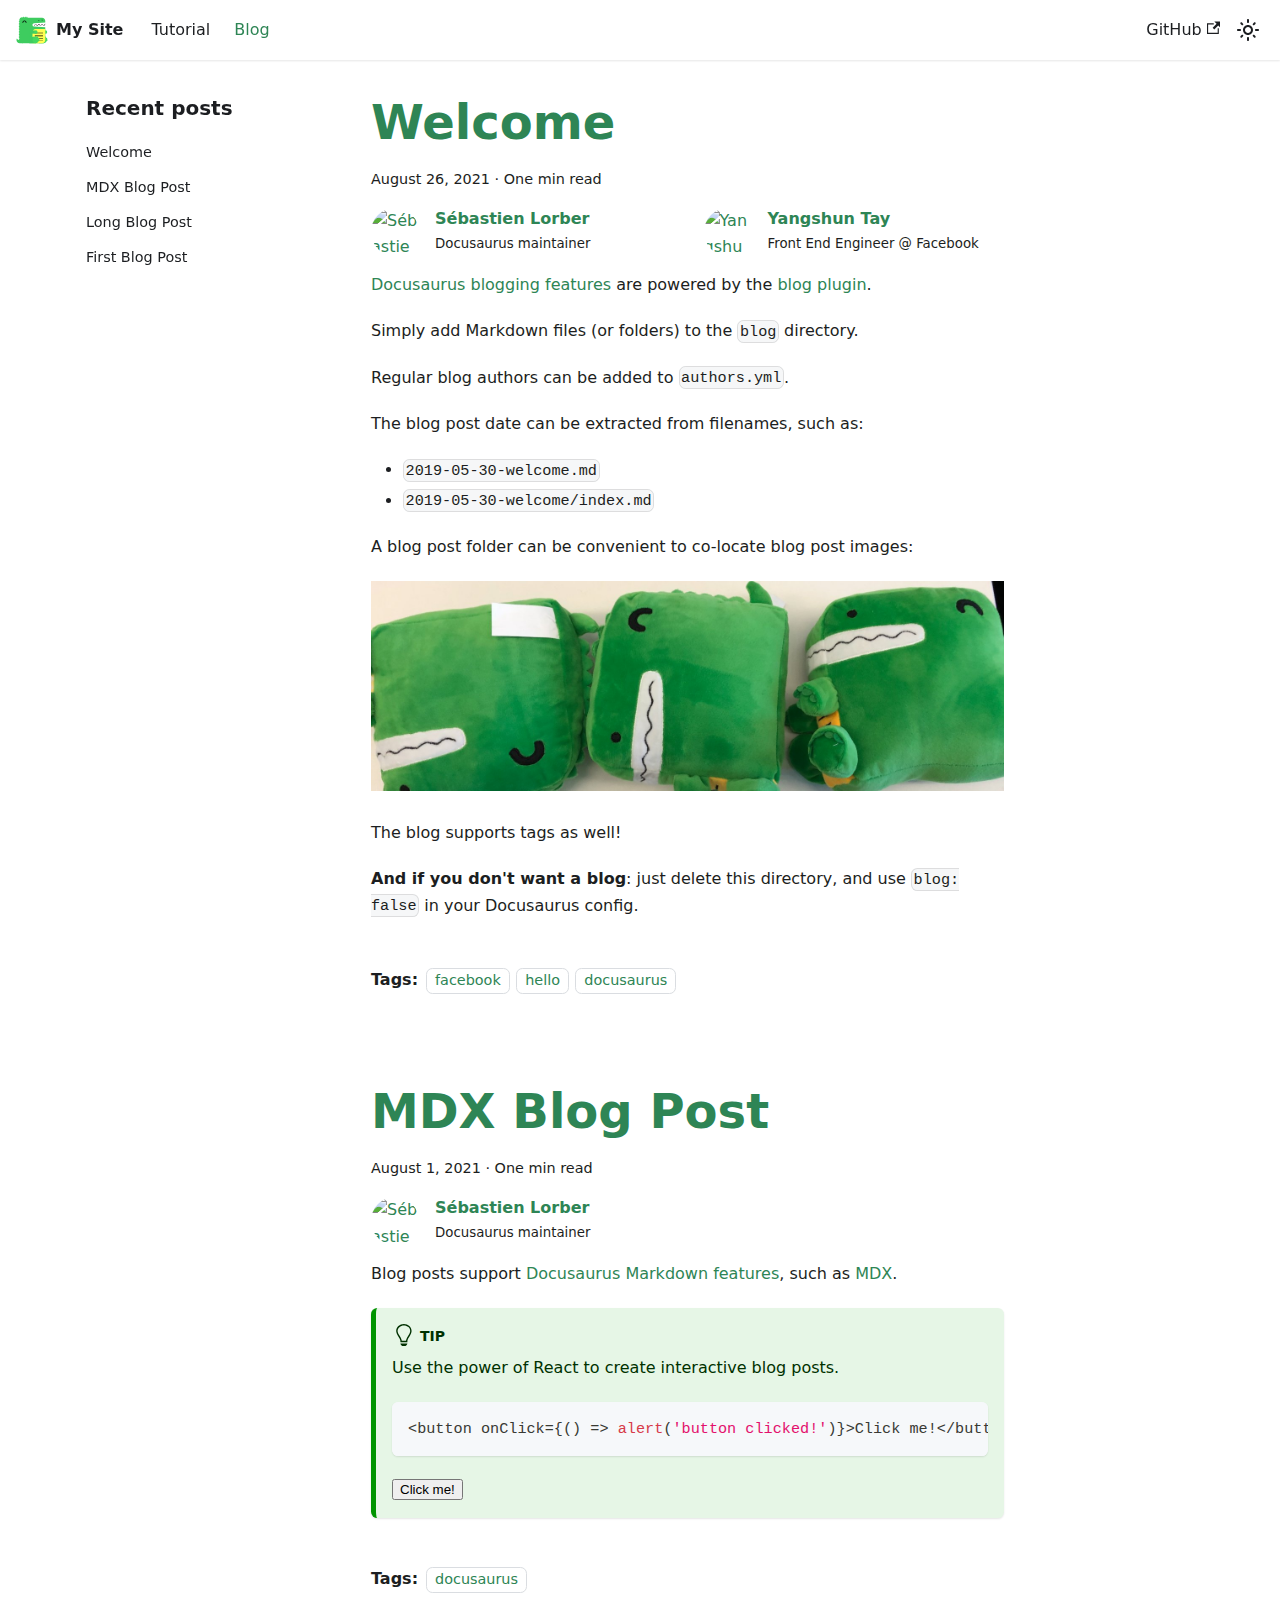
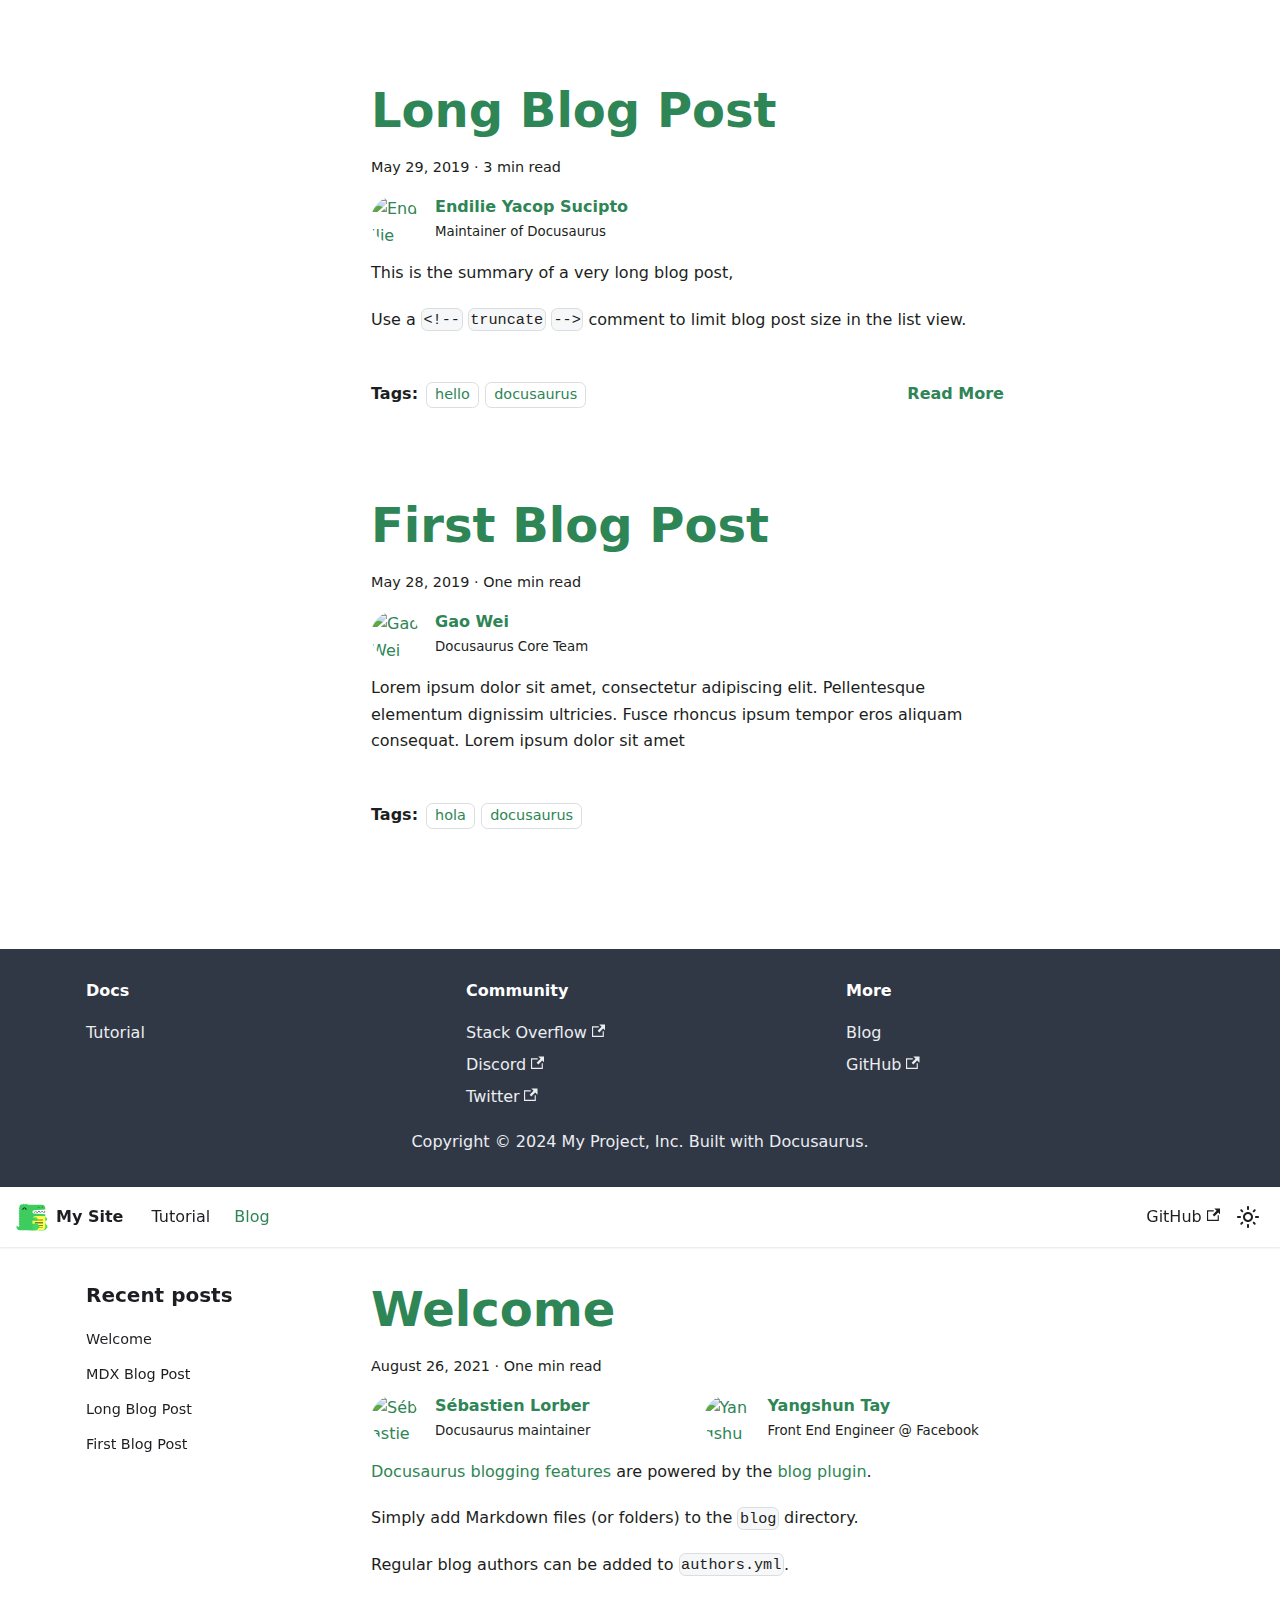
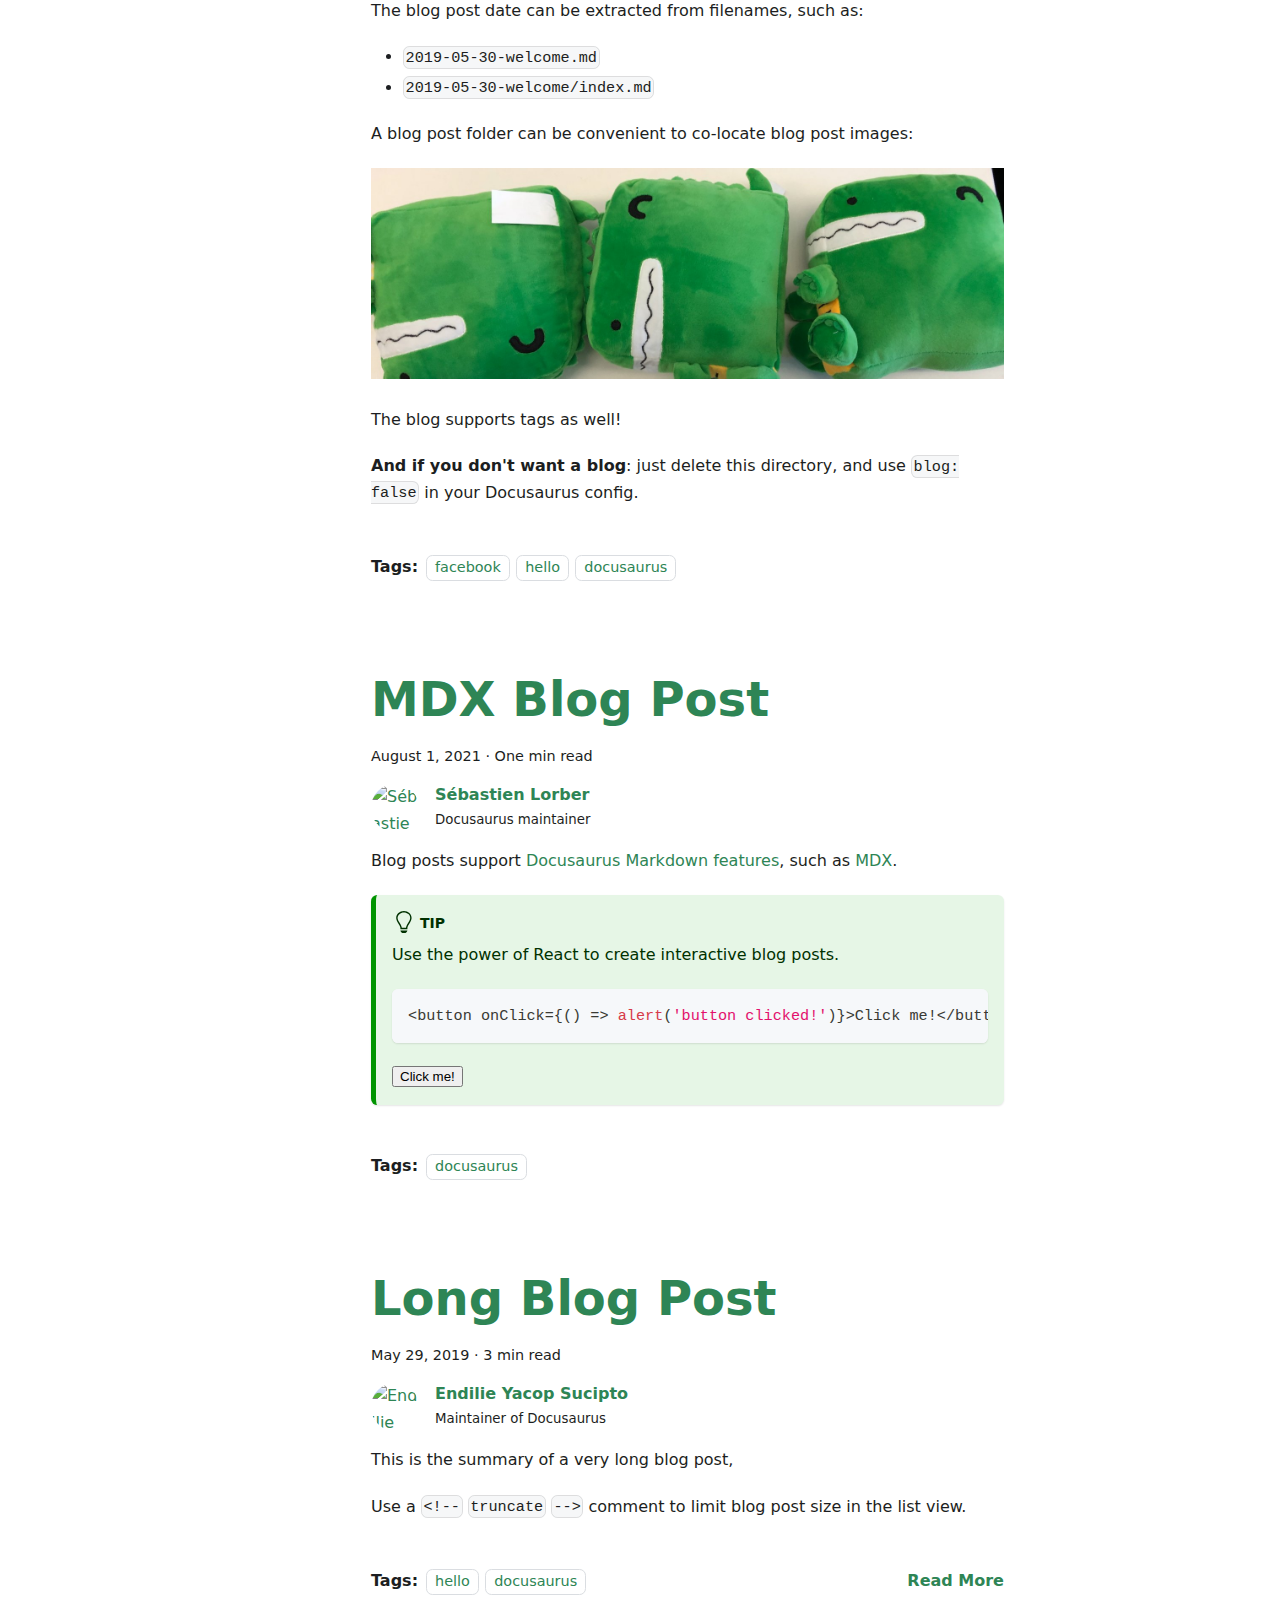
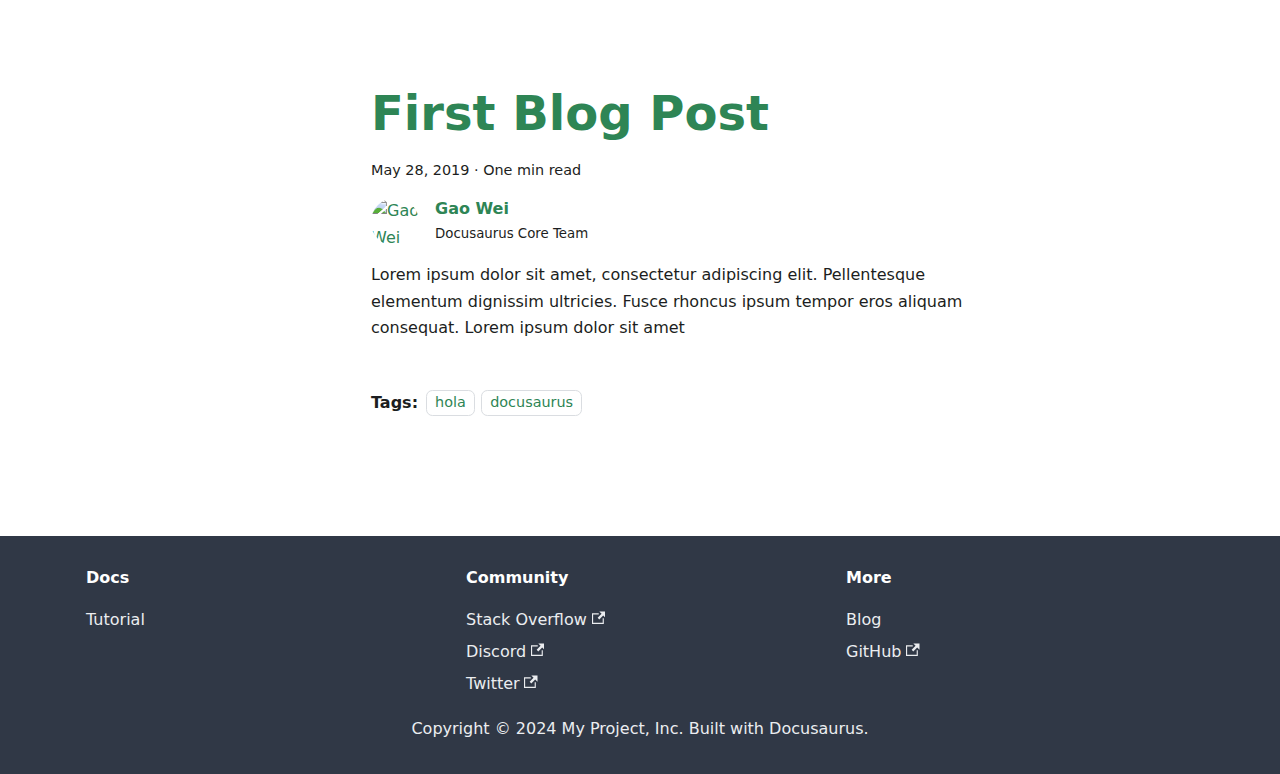
==== commit 97cae2c8: "Deploy website - based on" ====
--- a/blog/index.html
+++ b/blog/index.html
@@ -2,11 +2,11 @@
 <html lang="en" dir="ltr" class="blog-wrapper blog-list-page plugin-blog plugin-id-default" data-has-hydrated="false">
 <head>
 <meta charset="UTF-8">
-<meta name="generator" content="Docusaurus v3.0.1">
-<title data-rh="true">Blog | hebin</title><meta data-rh="true" name="viewport" content="width=device-width,initial-scale=1"><meta data-rh="true" name="twitter:card" content="summary_large_image"><meta data-rh="true" property="og:image" content="https://hoobean1996.github.io/img/docusaurus-social-card.jpg"><meta data-rh="true" name="twitter:image" content="https://hoobean1996.github.io/img/docusaurus-social-card.jpg"><meta data-rh="true" property="og:url" content="https://hoobean1996.github.io/blog"><meta data-rh="true" property="og:locale" content="en"><meta data-rh="true" name="docusaurus_locale" content="en"><meta data-rh="true" name="docsearch:language" content="en"><meta data-rh="true" property="og:title" content="Blog | hebin"><meta data-rh="true" name="description" content="Blog"><meta data-rh="true" property="og:description" content="Blog"><meta data-rh="true" name="docusaurus_tag" content="blog_posts_list"><meta data-rh="true" name="docsearch:docusaurus_tag" content="blog_posts_list"><link data-rh="true" rel="icon" href="/img/favicon.ico"><link data-rh="true" rel="canonical" href="https://hoobean1996.github.io/blog"><link data-rh="true" rel="alternate" href="https://hoobean1996.github.io/blog" hreflang="en"><link data-rh="true" rel="alternate" href="https://hoobean1996.github.io/blog" hreflang="x-default"><link rel="alternate" type="application/rss+xml" href="/blog/rss.xml" title="hebin RSS Feed">
-<link rel="alternate" type="application/atom+xml" href="/blog/atom.xml" title="hebin Atom Feed"><link rel="stylesheet" href="/assets/css/styles.1c022e41.css">
-<script src="/assets/js/runtime~main.db111773.js" defer="defer"></script>
-<script src="/assets/js/main.af861f78.js" defer="defer"></script>
+<meta name="generator" content="Docusaurus v3.1.0">
+<title data-rh="true">Blog | He Bin</title><meta data-rh="true" name="viewport" content="width=device-width,initial-scale=1"><meta data-rh="true" name="twitter:card" content="summary_large_image"><meta data-rh="true" property="og:image" content="https://hoobean1996.github.io/img/docusaurus-social-card.jpg"><meta data-rh="true" name="twitter:image" content="https://hoobean1996.github.io/img/docusaurus-social-card.jpg"><meta data-rh="true" property="og:url" content="https://hoobean1996.github.io/blog"><meta data-rh="true" property="og:locale" content="en"><meta data-rh="true" name="docusaurus_locale" content="en"><meta data-rh="true" name="docsearch:language" content="en"><meta data-rh="true" property="og:title" content="Blog | He Bin"><meta data-rh="true" name="description" content="Blog"><meta data-rh="true" property="og:description" content="Blog"><meta data-rh="true" name="docusaurus_tag" content="blog_posts_list"><meta data-rh="true" name="docsearch:docusaurus_tag" content="blog_posts_list"><link data-rh="true" rel="icon" href="/img/favicon.ico"><link data-rh="true" rel="canonical" href="https://hoobean1996.github.io/blog"><link data-rh="true" rel="alternate" href="https://hoobean1996.github.io/blog" hreflang="en"><link data-rh="true" rel="alternate" href="https://hoobean1996.github.io/blog" hreflang="x-default"><link rel="alternate" type="application/rss+xml" href="/blog/rss.xml" title="He Bin RSS Feed">
+<link rel="alternate" type="application/atom+xml" href="/blog/atom.xml" title="He Bin Atom Feed"><link rel="stylesheet" href="/assets/css/styles.0b6ebd38.css">
+<script src="/assets/js/runtime~main.9acf9d2d.js" defer="defer"></script>
+<script src="/assets/js/main.51b5fa6a.js" defer="defer"></script>
 </head>
 <body class="navigation-with-keyboard">
 <script>!function(){function t(t){document.documentElement.setAttribute("data-theme",t)}var e=function(){try{return new URLSearchParams(window.location.search).get("docusaurus-theme")}catch(t){}}()||function(){try{return localStorage.getItem("theme")}catch(t){}}();t(null!==e?e:"light")}(),function(){try{const c=new URLSearchParams(window.location.search).entries();for(var[t,e]of c)if(t.startsWith("docusaurus-data-")){var a=t.replace("docusaurus-data-","data-");document.documentElement.setAttribute(a,e)}}catch(t){}}()</script><div id="__docusaurus"><div role="region" aria-label="Skip to main content"><a class="skipToContent_fXgn" href="#__docusaurus_skipToContent_fallback">Skip to main content</a></div><nav aria-label="Main" class="navbar navbar--fixed-top"><div class="navbar__inner"><div class="navbar__items"><button aria-label="Toggle navigation bar" aria-expanded="false" class="navbar__toggle clean-btn" type="button"><svg width="30" height="30" viewBox="0 0 30 30" aria-hidden="true"><path stroke="currentColor" stroke-linecap="round" stroke-miterlimit="10" stroke-width="2" d="M4 7h22M4 15h22M4 23h22"></path></svg></button><a class="navbar__brand" href="/"><div class="navbar__logo"><img src="/img/logo.svg" alt="My Site Logo" class="themedComponent_mlkZ themedComponent--light_NVdE"><img src="/img/logo.svg" alt="My Site Logo" class="themedComponent_mlkZ themedComponent--dark_xIcU"></div><b class="navbar__title text--truncate">My Site</b></a><a class="navbar__item navbar__link" href="/docs/intro">Tutorial</a><a aria-current="page" class="navbar__item navbar__link navbar__link--active" href="/blog">Blog</a></div><div class="navbar__items navbar__items--right"><a href="https://github.com/facebook/docusaurus" target="_blank" rel="noopener noreferrer" class="navbar__item navbar__link">GitHub<svg width="13.5" height="13.5" aria-hidden="true" viewBox="0 0 24 24" class="iconExternalLink_nPIU"><path fill="currentColor" d="M21 13v10h-21v-19h12v2h-10v15h17v-8h2zm3-12h-10.988l4.035 4-6.977 7.07 2.828 2.828 6.977-7.07 4.125 4.172v-11z"></path></svg></a><div class="toggle_vylO colorModeToggle_DEke"><button class="clean-btn toggleButton_gllP toggleButtonDisabled_aARS" type="button" disabled="" title="Switch between dark and light mode (currently light mode)" aria-label="Switch between dark and light mode (currently light mode)" aria-live="polite"><svg viewBox="0 0 24 24" width="24" height="24" class="lightToggleIcon_pyhR"><path fill="currentColor" d="M12,9c1.65,0,3,1.35,3,3s-1.35,3-3,3s-3-1.35-3-3S10.35,9,12,9 M12,7c-2.76,0-5,2.24-5,5s2.24,5,5,5s5-2.24,5-5 S14.76,7,12,7L12,7z M2,13l2,0c0.55,0,1-0.45,1-1s-0.45-1-1-1l-2,0c-0.55,0-1,0.45-1,1S1.45,13,2,13z M20,13l2,0c0.55,0,1-0.45,1-1 s-0.45-1-1-1l-2,0c-0.55,0-1,0.45-1,1S19.45,13,20,13z M11,2v2c0,0.55,0.45,1,1,1s1-0.45,1-1V2c0-0.55-0.45-1-1-1S11,1.45,11,2z M11,20v2c0,0.55,0.45,1,1,1s1-0.45,1-1v-2c0-0.55-0.45-1-1-1C11.45,19,11,19.45,11,20z M5.99,4.58c-0.39-0.39-1.03-0.39-1.41,0 c-0.39,0.39-0.39,1.03,0,1.41l1.06,1.06c0.39,0.39,1.03,0.39,1.41,0s0.39-1.03,0-1.41L5.99,4.58z M18.36,16.95 c-0.39-0.39-1.03-0.39-1.41,0c-0.39,0.39-0.39,1.03,0,1.41l1.06,1.06c0.39,0.39,1.03,0.39,1.41,0c0.39-0.39,0.39-1.03,0-1.41 L18.36,16.95z M19.42,5.99c0.39-0.39,0.39-1.03,0-1.41c-0.39-0.39-1.03-0.39-1.41,0l-1.06,1.06c-0.39,0.39-0.39,1.03,0,1.41 s1.03,0.39,1.41,0L19.42,5.99z M7.05,18.36c0.39-0.39,0.39-1.03,0-1.41c-0.39-0.39-1.03-0.39-1.41,0l-1.06,1.06 c-0.39,0.39-0.39,1.03,0,1.41s1.03,0.39,1.41,0L7.05,18.36z"></path></svg><svg viewBox="0 0 24 24" width="24" height="24" class="darkToggleIcon_wfgR"><path fill="currentColor" d="M9.37,5.51C9.19,6.15,9.1,6.82,9.1,7.5c0,4.08,3.32,7.4,7.4,7.4c0.68,0,1.35-0.09,1.99-0.27C17.45,17.19,14.93,19,12,19 c-3.86,0-7-3.14-7-7C5,9.07,6.81,6.55,9.37,5.51z M12,3c-4.97,0-9,4.03-9,9s4.03,9,9,9s9-4.03,9-9c0-0.46-0.04-0.92-0.1-1.36 c-0.98,1.37-2.58,2.26-4.4,2.26c-2.98,0-5.4-2.42-5.4-5.4c0-1.81,0.89-3.42,2.26-4.4C12.92,3.04,12.46,3,12,3L12,3z"></path></svg></button></div><div class="navbarSearchContainer_Bca1"></div></div></div><div role="presentation" class="navbar-sidebar__backdrop"></div></nav><div id="__docusaurus_skipToContent_fallback" class="main-wrapper mainWrapper_z2l0"><div class="container margin-vert--lg"><div class="row"><aside class="col col--3"><nav class="sidebar_re4s thin-scrollbar" aria-label="Blog recent posts navigation"><div class="sidebarItemTitle_pO2u margin-bottom--md">Recent posts</div><ul class="sidebarItemList_Yudw clean-list"><li class="sidebarItem__DBe"><a class="sidebarItemLink_mo7H" href="/blog/welcome">Welcome</a></li><li class="sidebarItem__DBe"><a class="sidebarItemLink_mo7H" href="/blog/mdx-blog-post">MDX Blog Post</a></li><li class="sidebarItem__DBe"><a class="sidebarItemLink_mo7H" href="/blog/long-blog-post">Long Blog Post</a></li><li class="sidebarItem__DBe"><a class="sidebarItemLink_mo7H" href="/blog/first-blog-post">First Blog Post</a></li></ul></nav></aside><main class="col col--7" itemscope="" itemtype="https://schema.org/Blog"><article class="margin-bottom--xl" itemprop="blogPost" itemscope="" itemtype="https://schema.org/BlogPosting"><meta itemprop="description" content="Docusaurus blogging features are powered by the blog plugin."><header><h2 class="title_f1Hy" itemprop="headline"><a itemprop="url" href="/blog/welcome">Welcome</a></h2><div class="container_mt6G margin-vert--md"><time datetime="2021-08-26T00:00:00.000Z" itemprop="datePublished">August 26, 2021</time> · <!-- -->One min read</div><div class="margin-top--md margin-bottom--sm row"><div class="col col--6 authorCol_Hf19"><div class="avatar margin-bottom--sm"><a href="https://sebastienlorber.com" target="_blank" rel="noopener noreferrer" class="avatar__photo-link"><img class="avatar__photo" src="https://github.com/slorber.png" alt="Sébastien Lorber" itemprop="image"></a><div class="avatar__intro" itemprop="author" itemscope="" itemtype="https://schema.org/Person"><div class="avatar__name"><a href="https://sebastienlorber.com" target="_blank" rel="noopener noreferrer" itemprop="url"><span itemprop="name">Sébastien Lorber</span></a></div><small class="avatar__subtitle" itemprop="description">Docusaurus maintainer</small></div></div></div><div class="col col--6 authorCol_Hf19"><div class="avatar margin-bottom--sm"><a href="https://github.com/yangshun" target="_blank" rel="noopener noreferrer" class="avatar__photo-link"><img class="avatar__photo" src="https://github.com/yangshun.png" alt="Yangshun Tay" itemprop="image"></a><div class="avatar__intro" itemprop="author" itemscope="" itemtype="https://schema.org/Person"><div class="avatar__name"><a href="https://github.com/yangshun" target="_blank" rel="noopener noreferrer" itemprop="url"><span itemprop="name">Yangshun Tay</span></a></div><small class="avatar__subtitle" itemprop="description">Front End Engineer @ Facebook</small></div></div></div></div></header><div class="markdown" itemprop="articleBody"><p><a href="https://docusaurus.io/docs/blog" target="_blank" rel="noopener noreferrer">Docusaurus blogging features</a> are powered by the <a href="https://docusaurus.io/docs/api/plugins/@docusaurus/plugin-content-blog" target="_blank" rel="noopener noreferrer">blog plugin</a>.</p>
@@ -22,6 +22,6 @@
 <p>The blog supports tags as well!</p>
 <p><strong>And if you don&#x27;t want a blog</strong>: just delete this directory, and use <code>blog: false</code> in your Docusaurus config.</p></div><footer class="row docusaurus-mt-lg"><div class="col"><b>Tags:</b><ul class="tags_jXut padding--none margin-left--sm"><li class="tag_QGVx"><a class="tag_zVej tagRegular_sFm0" href="/blog/tags/facebook">facebook</a></li><li class="tag_QGVx"><a class="tag_zVej tagRegular_sFm0" href="/blog/tags/hello">hello</a></li><li class="tag_QGVx"><a class="tag_zVej tagRegular_sFm0" href="/blog/tags/docusaurus">docusaurus</a></li></ul></div></footer></article><article class="margin-bottom--xl" itemprop="blogPost" itemscope="" itemtype="https://schema.org/BlogPosting"><meta itemprop="description" content="Blog posts support Docusaurus Markdown features, such as MDX."><header><h2 class="title_f1Hy" itemprop="headline"><a itemprop="url" href="/blog/mdx-blog-post">MDX Blog Post</a></h2><div class="container_mt6G margin-vert--md"><time datetime="2021-08-01T00:00:00.000Z" itemprop="datePublished">August 1, 2021</time> · <!-- -->One min read</div><div class="margin-top--md margin-bottom--sm row"><div class="col col--6 authorCol_Hf19"><div class="avatar margin-bottom--sm"><a href="https://sebastienlorber.com" target="_blank" rel="noopener noreferrer" class="avatar__photo-link"><img class="avatar__photo" src="https://github.com/slorber.png" alt="Sébastien Lorber" itemprop="image"></a><div class="avatar__intro" itemprop="author" itemscope="" itemtype="https://schema.org/Person"><div class="avatar__name"><a href="https://sebastienlorber.com" target="_blank" rel="noopener noreferrer" itemprop="url"><span itemprop="name">Sébastien Lorber</span></a></div><small class="avatar__subtitle" itemprop="description">Docusaurus maintainer</small></div></div></div></div></header><div class="markdown" itemprop="articleBody"><p>Blog posts support <a href="https://docusaurus.io/docs/markdown-features" target="_blank" rel="noopener noreferrer">Docusaurus Markdown features</a>, such as <a href="https://mdxjs.com/" target="_blank" rel="noopener noreferrer">MDX</a>.</p>
 <div class="theme-admonition theme-admonition-tip admonition_xJq3 alert alert--success"><div class="admonitionHeading_Gvgb"><span class="admonitionIcon_Rf37"><svg viewBox="0 0 12 16"><path fill-rule="evenodd" d="M6.5 0C3.48 0 1 2.19 1 5c0 .92.55 2.25 1 3 1.34 2.25 1.78 2.78 2 4v1h5v-1c.22-1.22.66-1.75 2-4 .45-.75 1-2.08 1-3 0-2.81-2.48-5-5.5-5zm3.64 7.48c-.25.44-.47.8-.67 1.11-.86 1.41-1.25 2.06-1.45 3.23-.02.05-.02.11-.02.17H5c0-.06 0-.13-.02-.17-.2-1.17-.59-1.83-1.45-3.23-.2-.31-.42-.67-.67-1.11C2.44 6.78 2 5.65 2 5c0-2.2 2.02-4 4.5-4 1.22 0 2.36.42 3.22 1.19C10.55 2.94 11 3.94 11 5c0 .66-.44 1.78-.86 2.48zM4 14h5c-.23 1.14-1.3 2-2.5 2s-2.27-.86-2.5-2z"></path></svg></span>tip</div><div class="admonitionContent_BuS1"><p>Use the power of React to create interactive blog posts.</p><div class="language-js codeBlockContainer_Ckt0 theme-code-block" style="--prism-color:#393A34;--prism-background-color:#f6f8fa"><div class="codeBlockContent_biex"><pre tabindex="0" class="prism-code language-js codeBlock_bY9V thin-scrollbar" style="color:#393A34;background-color:#f6f8fa"><code class="codeBlockLines_e6Vv"><span class="token-line" style="color:#393A34"><span class="token operator" style="color:#393A34">&lt;</span><span class="token plain">button onClick</span><span class="token operator" style="color:#393A34">=</span><span class="token punctuation" style="color:#393A34">{</span><span class="token punctuation" style="color:#393A34">(</span><span class="token punctuation" style="color:#393A34">)</span><span class="token plain"> </span><span class="token arrow operator" style="color:#393A34">=&gt;</span><span class="token plain"> </span><span class="token function" style="color:#d73a49">alert</span><span class="token punctuation" style="color:#393A34">(</span><span class="token string" style="color:#e3116c">&#x27;button clicked!&#x27;</span><span class="token punctuation" style="color:#393A34">)</span><span class="token punctuation" style="color:#393A34">}</span><span class="token operator" style="color:#393A34">&gt;</span><span class="token maybe-class-name">Click</span><span class="token plain"> me</span><span class="token operator" style="color:#393A34">!</span><span class="token operator" style="color:#393A34">&lt;</span><span class="token operator" style="color:#393A34">/</span><span class="token plain">button</span><span class="token operator" style="color:#393A34">&gt;</span><br></span></code></pre><div class="buttonGroup__atx"><button type="button" aria-label="Copy code to clipboard" title="Copy" class="clean-btn"><span class="copyButtonIcons_eSgA" aria-hidden="true"><svg viewBox="0 0 24 24" class="copyButtonIcon_y97N"><path fill="currentColor" d="M19,21H8V7H19M19,5H8A2,2 0 0,0 6,7V21A2,2 0 0,0 8,23H19A2,2 0 0,0 21,21V7A2,2 0 0,0 19,5M16,1H4A2,2 0 0,0 2,3V17H4V3H16V1Z"></path></svg><svg viewBox="0 0 24 24" class="copyButtonSuccessIcon_LjdS"><path fill="currentColor" d="M21,7L9,19L3.5,13.5L4.91,12.09L9,16.17L19.59,5.59L21,7Z"></path></svg></span></button></div></div></div><button>Click me!</button></div></div></div><footer class="row docusaurus-mt-lg"><div class="col"><b>Tags:</b><ul class="tags_jXut padding--none margin-left--sm"><li class="tag_QGVx"><a class="tag_zVej tagRegular_sFm0" href="/blog/tags/docusaurus">docusaurus</a></li></ul></div></footer></article><article class="margin-bottom--xl" itemprop="blogPost" itemscope="" itemtype="https://schema.org/BlogPosting"><meta itemprop="description" content="This is the summary of a very long blog post,"><header><h2 class="title_f1Hy" itemprop="headline"><a itemprop="url" href="/blog/long-blog-post">Long Blog Post</a></h2><div class="container_mt6G margin-vert--md"><time datetime="2019-05-29T00:00:00.000Z" itemprop="datePublished">May 29, 2019</time> · <!-- -->3 min read</div><div class="margin-top--md margin-bottom--sm row"><div class="col col--6 authorCol_Hf19"><div class="avatar margin-bottom--sm"><a href="https://github.com/endiliey" target="_blank" rel="noopener noreferrer" class="avatar__photo-link"><img class="avatar__photo" src="https://github.com/endiliey.png" alt="Endilie Yacop Sucipto" itemprop="image"></a><div class="avatar__intro" itemprop="author" itemscope="" itemtype="https://schema.org/Person"><div class="avatar__name"><a href="https://github.com/endiliey" target="_blank" rel="noopener noreferrer" itemprop="url"><span itemprop="name">Endilie Yacop Sucipto</span></a></div><small class="avatar__subtitle" itemprop="description">Maintainer of Docusaurus</small></div></div></div></div></header><div class="markdown" itemprop="articleBody"><p>This is the summary of a very long blog post,</p>
-<p>Use a <code>&lt;!--</code> <code>truncate</code> <code>--&gt;</code> comment to limit blog post size in the list view.</p></div><footer class="row docusaurus-mt-lg"><div class="col col--9"><b>Tags:</b><ul class="tags_jXut padding--none margin-left--sm"><li class="tag_QGVx"><a class="tag_zVej tagRegular_sFm0" href="/blog/tags/hello">hello</a></li><li class="tag_QGVx"><a class="tag_zVej tagRegular_sFm0" href="/blog/tags/docusaurus">docusaurus</a></li></ul></div><div class="col text--right col--3"><a aria-label="Read more about Long Blog Post" href="/blog/long-blog-post"><b>Read More</b></a></div></footer></article><article class="margin-bottom--xl" itemprop="blogPost" itemscope="" itemtype="https://schema.org/BlogPosting"><meta itemprop="description" content="Lorem ipsum dolor sit amet, consectetur adipiscing elit. Pellentesque elementum dignissim ultricies. Fusce rhoncus ipsum tempor eros aliquam consequat. Lorem ipsum dolor sit amet"><header><h2 class="title_f1Hy" itemprop="headline"><a itemprop="url" href="/blog/first-blog-post">First Blog Post</a></h2><div class="container_mt6G margin-vert--md"><time datetime="2019-05-28T00:00:00.000Z" itemprop="datePublished">May 28, 2019</time> · <!-- -->One min read</div><div class="margin-top--md margin-bottom--sm row"><div class="col col--6 authorCol_Hf19"><div class="avatar margin-bottom--sm"><a href="https://github.com/wgao19" target="_blank" rel="noopener noreferrer" class="avatar__photo-link"><img class="avatar__photo" src="https://github.com/wgao19.png" alt="Gao Wei" itemprop="image"></a><div class="avatar__intro" itemprop="author" itemscope="" itemtype="https://schema.org/Person"><div class="avatar__name"><a href="https://github.com/wgao19" target="_blank" rel="noopener noreferrer" itemprop="url"><span itemprop="name">Gao Wei</span></a></div><small class="avatar__subtitle" itemprop="description">Docusaurus Core Team</small></div></div></div></div></header><div class="markdown" itemprop="articleBody"><p>Lorem ipsum dolor sit amet, consectetur adipiscing elit. Pellentesque elementum dignissim ultricies. Fusce rhoncus ipsum tempor eros aliquam consequat. Lorem ipsum dolor sit amet</p></div><footer class="row docusaurus-mt-lg"><div class="col"><b>Tags:</b><ul class="tags_jXut padding--none margin-left--sm"><li class="tag_QGVx"><a class="tag_zVej tagRegular_sFm0" href="/blog/tags/hola">hola</a></li><li class="tag_QGVx"><a class="tag_zVej tagRegular_sFm0" href="/blog/tags/docusaurus">docusaurus</a></li></ul></div></footer></article><nav class="pagination-nav" aria-label="Blog list page navigation"></nav></main></div></div></div><footer class="footer footer--dark"><div class="container container-fluid"><div class="row footer__links"><div class="col footer__col"><div class="footer__title">Docs</div><ul class="footer__items clean-list"><li class="footer__item"><a class="footer__link-item" href="/docs/intro">Tutorial</a></li></ul></div><div class="col footer__col"><div class="footer__title">Community</div><ul class="footer__items clean-list"><li class="footer__item"><a href="https://stackoverflow.com/questions/tagged/docusaurus" target="_blank" rel="noopener noreferrer" class="footer__link-item">Stack Overflow<svg width="13.5" height="13.5" aria-hidden="true" viewBox="0 0 24 24" class="iconExternalLink_nPIU"><path fill="currentColor" d="M21 13v10h-21v-19h12v2h-10v15h17v-8h2zm3-12h-10.988l4.035 4-6.977 7.07 2.828 2.828 6.977-7.07 4.125 4.172v-11z"></path></svg></a></li><li class="footer__item"><a href="https://discordapp.com/invite/docusaurus" target="_blank" rel="noopener noreferrer" class="footer__link-item">Discord<svg width="13.5" height="13.5" aria-hidden="true" viewBox="0 0 24 24" class="iconExternalLink_nPIU"><path fill="currentColor" d="M21 13v10h-21v-19h12v2h-10v15h17v-8h2zm3-12h-10.988l4.035 4-6.977 7.07 2.828 2.828 6.977-7.07 4.125 4.172v-11z"></path></svg></a></li><li class="footer__item"><a href="https://twitter.com/docusaurus" target="_blank" rel="noopener noreferrer" class="footer__link-item">Twitter<svg width="13.5" height="13.5" aria-hidden="true" viewBox="0 0 24 24" class="iconExternalLink_nPIU"><path fill="currentColor" d="M21 13v10h-21v-19h12v2h-10v15h17v-8h2zm3-12h-10.988l4.035 4-6.977 7.07 2.828 2.828 6.977-7.07 4.125 4.172v-11z"></path></svg></a></li></ul></div><div class="col footer__col"><div class="footer__title">More</div><ul class="footer__items clean-list"><li class="footer__item"><a class="footer__link-item" href="/blog">Blog</a></li><li class="footer__item"><a href="https://github.com/facebook/docusaurus" target="_blank" rel="noopener noreferrer" class="footer__link-item">GitHub<svg width="13.5" height="13.5" aria-hidden="true" viewBox="0 0 24 24" class="iconExternalLink_nPIU"><path fill="currentColor" d="M21 13v10h-21v-19h12v2h-10v15h17v-8h2zm3-12h-10.988l4.035 4-6.977 7.07 2.828 2.828 6.977-7.07 4.125 4.172v-11z"></path></svg></a></li></ul></div></div><div class="footer__bottom text--center"><div class="footer__copyright">Copyright © 2023 My Project, Inc. Built with Docusaurus.</div></div></div></footer></div>
+<p>Use a <code>&lt;!--</code> <code>truncate</code> <code>--&gt;</code> comment to limit blog post size in the list view.</p></div><footer class="row docusaurus-mt-lg"><div class="col col--9"><b>Tags:</b><ul class="tags_jXut padding--none margin-left--sm"><li class="tag_QGVx"><a class="tag_zVej tagRegular_sFm0" href="/blog/tags/hello">hello</a></li><li class="tag_QGVx"><a class="tag_zVej tagRegular_sFm0" href="/blog/tags/docusaurus">docusaurus</a></li></ul></div><div class="col text--right col--3"><a aria-label="Read more about Long Blog Post" href="/blog/long-blog-post"><b>Read More</b></a></div></footer></article><article class="margin-bottom--xl" itemprop="blogPost" itemscope="" itemtype="https://schema.org/BlogPosting"><meta itemprop="description" content="Lorem ipsum dolor sit amet, consectetur adipiscing elit. Pellentesque elementum dignissim ultricies. Fusce rhoncus ipsum tempor eros aliquam consequat. Lorem ipsum dolor sit amet"><header><h2 class="title_f1Hy" itemprop="headline"><a itemprop="url" href="/blog/first-blog-post">First Blog Post</a></h2><div class="container_mt6G margin-vert--md"><time datetime="2019-05-28T00:00:00.000Z" itemprop="datePublished">May 28, 2019</time> · <!-- -->One min read</div><div class="margin-top--md margin-bottom--sm row"><div class="col col--6 authorCol_Hf19"><div class="avatar margin-bottom--sm"><a href="https://github.com/wgao19" target="_blank" rel="noopener noreferrer" class="avatar__photo-link"><img class="avatar__photo" src="https://github.com/wgao19.png" alt="Gao Wei" itemprop="image"></a><div class="avatar__intro" itemprop="author" itemscope="" itemtype="https://schema.org/Person"><div class="avatar__name"><a href="https://github.com/wgao19" target="_blank" rel="noopener noreferrer" itemprop="url"><span itemprop="name">Gao Wei</span></a></div><small class="avatar__subtitle" itemprop="description">Docusaurus Core Team</small></div></div></div></div></header><div class="markdown" itemprop="articleBody"><p>Lorem ipsum dolor sit amet, consectetur adipiscing elit. Pellentesque elementum dignissim ultricies. Fusce rhoncus ipsum tempor eros aliquam consequat. Lorem ipsum dolor sit amet</p></div><footer class="row docusaurus-mt-lg"><div class="col"><b>Tags:</b><ul class="tags_jXut padding--none margin-left--sm"><li class="tag_QGVx"><a class="tag_zVej tagRegular_sFm0" href="/blog/tags/hola">hola</a></li><li class="tag_QGVx"><a class="tag_zVej tagRegular_sFm0" href="/blog/tags/docusaurus">docusaurus</a></li></ul></div></footer></article><nav class="pagination-nav" aria-label="Blog list page navigation"></nav></main></div></div></div><footer class="footer footer--dark"><div class="container container-fluid"><div class="row footer__links"><div class="col footer__col"><div class="footer__title">Docs</div><ul class="footer__items clean-list"><li class="footer__item"><a class="footer__link-item" href="/docs/intro">Tutorial</a></li></ul></div><div class="col footer__col"><div class="footer__title">Community</div><ul class="footer__items clean-list"><li class="footer__item"><a href="https://stackoverflow.com/questions/tagged/docusaurus" target="_blank" rel="noopener noreferrer" class="footer__link-item">Stack Overflow<svg width="13.5" height="13.5" aria-hidden="true" viewBox="0 0 24 24" class="iconExternalLink_nPIU"><path fill="currentColor" d="M21 13v10h-21v-19h12v2h-10v15h17v-8h2zm3-12h-10.988l4.035 4-6.977 7.07 2.828 2.828 6.977-7.07 4.125 4.172v-11z"></path></svg></a></li><li class="footer__item"><a href="https://discordapp.com/invite/docusaurus" target="_blank" rel="noopener noreferrer" class="footer__link-item">Discord<svg width="13.5" height="13.5" aria-hidden="true" viewBox="0 0 24 24" class="iconExternalLink_nPIU"><path fill="currentColor" d="M21 13v10h-21v-19h12v2h-10v15h17v-8h2zm3-12h-10.988l4.035 4-6.977 7.07 2.828 2.828 6.977-7.07 4.125 4.172v-11z"></path></svg></a></li><li class="footer__item"><a href="https://twitter.com/docusaurus" target="_blank" rel="noopener noreferrer" class="footer__link-item">Twitter<svg width="13.5" height="13.5" aria-hidden="true" viewBox="0 0 24 24" class="iconExternalLink_nPIU"><path fill="currentColor" d="M21 13v10h-21v-19h12v2h-10v15h17v-8h2zm3-12h-10.988l4.035 4-6.977 7.07 2.828 2.828 6.977-7.07 4.125 4.172v-11z"></path></svg></a></li></ul></div><div class="col footer__col"><div class="footer__title">More</div><ul class="footer__items clean-list"><li class="footer__item"><a class="footer__link-item" href="/blog">Blog</a></li><li class="footer__item"><a href="https://github.com/facebook/docusaurus" target="_blank" rel="noopener noreferrer" class="footer__link-item">GitHub<svg width="13.5" height="13.5" aria-hidden="true" viewBox="0 0 24 24" class="iconExternalLink_nPIU"><path fill="currentColor" d="M21 13v10h-21v-19h12v2h-10v15h17v-8h2zm3-12h-10.988l4.035 4-6.977 7.07 2.828 2.828 6.977-7.07 4.125 4.172v-11z"></path></svg></a></li></ul></div></div><div class="footer__bottom text--center"><div class="footer__copyright">Copyright © 2024 My Project, Inc. Built with Docusaurus.</div></div></div></footer></div>
 </body>
 </html>--- a/assets/css/styles.0b6ebd38.css
+++ b/assets/css/styles.0b6ebd38.css
@@ -0,0 +1 @@
+.col,.container{padding:0 var(--ifm-spacing-horizontal);width:100%}.markdown>h2,.markdown>h3,.markdown>h4,.markdown>h5,.markdown>h6{margin-bottom:calc(var(--ifm-heading-vertical-rhythm-bottom)*var(--ifm-leading))}.markdown li,body{word-wrap:break-word}body,ol ol,ol ul,ul ol,ul ul{margin:0}pre,table{overflow:auto}blockquote,pre{margin:0 0 var(--ifm-spacing-vertical)}.breadcrumbs__link,.button{transition-timing-function:var(--ifm-transition-timing-default)}.button,code{vertical-align:middle}.button--outline.button--active,.button--outline:active,.button--outline:hover,:root{--ifm-button-color:var(--ifm-font-color-base-inverse)}.menu__link:hover,a{transition:color var(--ifm-transition-fast) var(--ifm-transition-timing-default)}.navbar--dark,:root{--ifm-navbar-link-hover-color:var(--ifm-color-primary)}.menu,.navbar-sidebar{overflow-x:hidden}:root,html[data-theme=dark]{--ifm-color-emphasis-500:var(--ifm-color-gray-500)}.toggleButton_gllP,html{-webkit-tap-highlight-color:transparent}.clean-list,.containsTaskList_mC6p,.details_lb9f>summary,.dropdown__menu,.menu__list{list-style:none}:root{--ifm-color-scheme:light;--ifm-dark-value:10%;--ifm-darker-value:15%;--ifm-darkest-value:30%;--ifm-light-value:15%;--ifm-lighter-value:30%;--ifm-lightest-value:50%;--ifm-contrast-background-value:90%;--ifm-contrast-foreground-value:70%;--ifm-contrast-background-dark-value:70%;--ifm-contrast-foreground-dark-value:90%;--ifm-color-primary:#3578e5;--ifm-color-secondary:#ebedf0;--ifm-color-success:#00a400;--ifm-color-info:#54c7ec;--ifm-color-warning:#ffba00;--ifm-color-danger:#fa383e;--ifm-color-primary-dark:#306cce;--ifm-color-primary-darker:#2d66c3;--ifm-color-primary-darkest:#2554a0;--ifm-color-primary-light:#538ce9;--ifm-color-primary-lighter:#72a1ed;--ifm-color-primary-lightest:#9abcf2;--ifm-color-primary-contrast-background:#ebf2fc;--ifm-color-primary-contrast-foreground:#102445;--ifm-color-secondary-dark:#d4d5d8;--ifm-color-secondary-darker:#c8c9cc;--ifm-color-secondary-darkest:#a4a6a8;--ifm-color-secondary-light:#eef0f2;--ifm-color-secondary-lighter:#f1f2f5;--ifm-color-secondary-lightest:#f5f6f8;--ifm-color-secondary-contrast-background:#fdfdfe;--ifm-color-secondary-contrast-foreground:#474748;--ifm-color-success-dark:#009400;--ifm-color-success-darker:#008b00;--ifm-color-success-darkest:#007300;--ifm-color-success-light:#26b226;--ifm-color-success-lighter:#4dbf4d;--ifm-color-success-lightest:#80d280;--ifm-color-success-contrast-background:#e6f6e6;--ifm-color-success-contrast-foreground:#003100;--ifm-color-info-dark:#4cb3d4;--ifm-color-info-darker:#47a9c9;--ifm-color-info-darkest:#3b8ba5;--ifm-color-info-light:#6ecfef;--ifm-color-info-lighter:#87d8f2;--ifm-color-info-lightest:#aae3f6;--ifm-color-info-contrast-background:#eef9fd;--ifm-color-info-contrast-foreground:#193c47;--ifm-color-warning-dark:#e6a700;--ifm-color-warning-darker:#d99e00;--ifm-color-warning-darkest:#b38200;--ifm-color-warning-light:#ffc426;--ifm-color-warning-lighter:#ffcf4d;--ifm-color-warning-lightest:#ffdd80;--ifm-color-warning-contrast-background:#fff8e6;--ifm-color-warning-contrast-foreground:#4d3800;--ifm-color-danger-dark:#e13238;--ifm-color-danger-darker:#d53035;--ifm-color-danger-darkest:#af272b;--ifm-color-danger-light:#fb565b;--ifm-color-danger-lighter:#fb7478;--ifm-color-danger-lightest:#fd9c9f;--ifm-color-danger-contrast-background:#ffebec;--ifm-color-danger-contrast-foreground:#4b1113;--ifm-color-white:#fff;--ifm-color-black:#000;--ifm-color-gray-0:var(--ifm-color-white);--ifm-color-gray-100:#f5f6f7;--ifm-color-gray-200:#ebedf0;--ifm-color-gray-300:#dadde1;--ifm-color-gray-400:#ccd0d5;--ifm-color-gray-500:#bec3c9;--ifm-color-gray-600:#8d949e;--ifm-color-gray-700:#606770;--ifm-color-gray-800:#444950;--ifm-color-gray-900:#1c1e21;--ifm-color-gray-1000:var(--ifm-color-black);--ifm-color-emphasis-0:var(--ifm-color-gray-0);--ifm-color-emphasis-100:var(--ifm-color-gray-100);--ifm-color-emphasis-200:var(--ifm-color-gray-200);--ifm-color-emphasis-300:var(--ifm-color-gray-300);--ifm-color-emphasis-400:var(--ifm-color-gray-400);--ifm-color-emphasis-600:var(--ifm-color-gray-600);--ifm-color-emphasis-700:var(--ifm-color-gray-700);--ifm-color-emphasis-800:var(--ifm-color-gray-800);--ifm-color-emphasis-900:var(--ifm-color-gray-900);--ifm-color-emphasis-1000:var(--ifm-color-gray-1000);--ifm-color-content:var(--ifm-color-emphasis-900);--ifm-color-content-inverse:var(--ifm-color-emphasis-0);--ifm-color-content-secondary:#525860;--ifm-background-color:#0000;--ifm-background-surface-color:var(--ifm-color-content-inverse);--ifm-global-border-width:1px;--ifm-global-radius:0.4rem;--ifm-hover-overlay:#0000000d;--ifm-font-color-base:var(--ifm-color-content);--ifm-font-color-base-inverse:var(--ifm-color-content-inverse);--ifm-font-color-secondary:var(--ifm-color-content-secondary);--ifm-font-family-base:system-ui,-apple-system,Segoe UI,Roboto,Ubuntu,Cantarell,Noto Sans,sans-serif,BlinkMacSystemFont,"Segoe UI",Helvetica,Arial,sans-serif,"Apple Color Emoji","Segoe UI Emoji","Segoe UI Symbol";--ifm-font-family-monospace:SFMono-Regular,Menlo,Monaco,Consolas,"Liberation Mono","Courier New",monospace;--ifm-font-size-base:100%;--ifm-font-weight-light:300;--ifm-font-weight-normal:400;--ifm-font-weight-semibold:500;--ifm-font-weight-bold:700;--ifm-font-weight-base:var(--ifm-font-weight-normal);--ifm-line-height-base:1.65;--ifm-global-spacing:1rem;--ifm-spacing-vertical:var(--ifm-global-spacing);--ifm-spacing-horizontal:var(--ifm-global-spacing);--ifm-transition-fast:200ms;--ifm-transition-slow:400ms;--ifm-transition-timing-default:cubic-bezier(0.08,0.52,0.52,1);--ifm-global-shadow-lw:0 1px 2px 0 #0000001a;--ifm-global-shadow-md:0 5px 40px #0003;--ifm-global-shadow-tl:0 12px 28px 0 #0003,0 2px 4px 0 #0000001a;--ifm-z-index-dropdown:100;--ifm-z-index-fixed:200;--ifm-z-index-overlay:400;--ifm-container-width:1140px;--ifm-container-width-xl:1320px;--ifm-code-background:#f6f7f8;--ifm-code-border-radius:var(--ifm-global-radius);--ifm-code-font-size:90%;--ifm-code-padding-horizontal:0.1rem;--ifm-code-padding-vertical:0.1rem;--ifm-pre-background:var(--ifm-code-background);--ifm-pre-border-radius:var(--ifm-code-border-radius);--ifm-pre-color:inherit;--ifm-pre-line-height:1.45;--ifm-pre-padding:1rem;--ifm-heading-color:inherit;--ifm-heading-margin-top:0;--ifm-heading-margin-bottom:var(--ifm-spacing-vertical);--ifm-heading-font-family:var(--ifm-font-family-base);--ifm-heading-font-weight:var(--ifm-font-weight-bold);--ifm-heading-line-height:1.25;--ifm-h1-font-size:2rem;--ifm-h2-font-size:1.5rem;--ifm-h3-font-size:1.25rem;--ifm-h4-font-size:1rem;--ifm-h5-font-size:0.875rem;--ifm-h6-font-size:0.85rem;--ifm-image-alignment-padding:1.25rem;--ifm-leading-desktop:1.25;--ifm-leading:calc(var(--ifm-leading-desktop)*1rem);--ifm-list-left-padding:2rem;--ifm-list-margin:1rem;--ifm-list-item-margin:0.25rem;--ifm-list-paragraph-margin:1rem;--ifm-table-cell-padding:0.75rem;--ifm-table-background:#0000;--ifm-table-stripe-background:#00000008;--ifm-table-border-width:1px;--ifm-table-border-color:var(--ifm-color-emphasis-300);--ifm-table-head-background:inherit;--ifm-table-head-color:inherit;--ifm-table-head-font-weight:var(--ifm-font-weight-bold);--ifm-table-cell-color:inherit;--ifm-link-color:var(--ifm-color-primary);--ifm-link-decoration:none;--ifm-link-hover-color:var(--ifm-link-color);--ifm-link-hover-decoration:underline;--ifm-paragraph-margin-bottom:var(--ifm-leading);--ifm-blockquote-font-size:var(--ifm-font-size-base);--ifm-blockquote-border-left-width:2px;--ifm-blockquote-padding-horizontal:var(--ifm-spacing-horizontal);--ifm-blockquote-padding-vertical:0;--ifm-blockquote-shadow:none;--ifm-blockquote-color:var(--ifm-color-emphasis-800);--ifm-blockquote-border-color:var(--ifm-color-emphasis-300);--ifm-hr-background-color:var(--ifm-color-emphasis-500);--ifm-hr-height:1px;--ifm-hr-margin-vertical:1.5rem;--ifm-scrollbar-size:7px;--ifm-scrollbar-track-background-color:#f1f1f1;--ifm-scrollbar-thumb-background-color:silver;--ifm-scrollbar-thumb-hover-background-color:#a7a7a7;--ifm-alert-background-color:inherit;--ifm-alert-border-color:inherit;--ifm-alert-border-radius:var(--ifm-global-radius);--ifm-alert-border-width:0px;--ifm-alert-border-left-width:5px;--ifm-alert-color:var(--ifm-font-color-base);--ifm-alert-padding-horizontal:var(--ifm-spacing-horizontal);--ifm-alert-padding-vertical:var(--ifm-spacing-vertical);--ifm-alert-shadow:var(--ifm-global-shadow-lw);--ifm-avatar-intro-margin:1rem;--ifm-avatar-intro-alignment:inherit;--ifm-avatar-photo-size:3rem;--ifm-badge-background-color:inherit;--ifm-badge-border-color:inherit;--ifm-badge-border-radius:var(--ifm-global-radius);--ifm-badge-border-width:var(--ifm-global-border-width);--ifm-badge-color:var(--ifm-color-white);--ifm-badge-padding-horizontal:calc(var(--ifm-spacing-horizontal)*0.5);--ifm-badge-padding-vertical:calc(var(--ifm-spacing-vertical)*0.25);--ifm-breadcrumb-border-radius:1.5rem;--ifm-breadcrumb-spacing:0.5rem;--ifm-breadcrumb-color-active:var(--ifm-color-primary);--ifm-breadcrumb-item-background-active:var(--ifm-hover-overlay);--ifm-breadcrumb-padding-horizontal:0.8rem;--ifm-breadcrumb-padding-vertical:0.4rem;--ifm-breadcrumb-size-multiplier:1;--ifm-breadcrumb-separator:url('data:image/svg+xml;utf8,<svg xmlns="http://www.w3.org/2000/svg" x="0px" y="0px" viewBox="0 0 256 256"><g><g><polygon points="79.093,0 48.907,30.187 146.72,128 48.907,225.813 79.093,256 207.093,128"/></g></g><g></g><g></g><g></g><g></g><g></g><g></g><g></g><g></g><g></g><g></g><g></g><g></g><g></g><g></g><g></g></svg>');--ifm-breadcrumb-separator-filter:none;--ifm-breadcrumb-separator-size:0.5rem;--ifm-breadcrumb-separator-size-multiplier:1.25;--ifm-button-background-color:inherit;--ifm-button-border-color:var(--ifm-button-background-color);--ifm-button-border-width:var(--ifm-global-border-width);--ifm-button-font-weight:var(--ifm-font-weight-bold);--ifm-button-padding-horizontal:1.5rem;--ifm-button-padding-vertical:0.375rem;--ifm-button-size-multiplier:1;--ifm-button-transition-duration:var(--ifm-transition-fast);--ifm-button-border-radius:calc(var(--ifm-global-radius)*var(--ifm-button-size-multiplier));--ifm-button-group-spacing:2px;--ifm-card-background-color:var(--ifm-background-surface-color);--ifm-card-border-radius:calc(var(--ifm-global-radius)*2);--ifm-card-horizontal-spacing:var(--ifm-global-spacing);--ifm-card-vertical-spacing:var(--ifm-global-spacing);--ifm-toc-border-color:var(--ifm-color-emphasis-300);--ifm-toc-link-color:var(--ifm-color-content-secondary);--ifm-toc-padding-vertical:0.5rem;--ifm-toc-padding-horizontal:0.5rem;--ifm-dropdown-background-color:var(--ifm-background-surface-color);--ifm-dropdown-font-weight:var(--ifm-font-weight-semibold);--ifm-dropdown-link-color:var(--ifm-font-color-base);--ifm-dropdown-hover-background-color:var(--ifm-hover-overlay);--ifm-footer-background-color:var(--ifm-color-emphasis-100);--ifm-footer-color:inherit;--ifm-footer-link-color:var(--ifm-color-emphasis-700);--ifm-footer-link-hover-color:var(--ifm-color-primary);--ifm-footer-link-horizontal-spacing:0.5rem;--ifm-footer-padding-horizontal:calc(var(--ifm-spacing-horizontal)*2);--ifm-footer-padding-vertical:calc(var(--ifm-spacing-vertical)*2);--ifm-footer-title-color:inherit;--ifm-footer-logo-max-width:min(30rem,90vw);--ifm-hero-background-color:var(--ifm-background-surface-color);--ifm-hero-text-color:var(--ifm-color-emphasis-800);--ifm-menu-color:var(--ifm-color-emphasis-700);--ifm-menu-color-active:var(--ifm-color-primary);--ifm-menu-color-background-active:var(--ifm-hover-overlay);--ifm-menu-color-background-hover:var(--ifm-hover-overlay);--ifm-menu-link-padding-horizontal:0.75rem;--ifm-menu-link-padding-vertical:0.375rem;--ifm-menu-link-sublist-icon:url('data:image/svg+xml;utf8,<svg xmlns="http://www.w3.org/2000/svg" width="16px" height="16px" viewBox="0 0 24 24"><path fill="rgba(0,0,0,0.5)" d="M7.41 15.41L12 10.83l4.59 4.58L18 14l-6-6-6 6z"></path></svg>');--ifm-menu-link-sublist-icon-filter:none;--ifm-navbar-background-color:var(--ifm-background-surface-color);--ifm-navbar-height:3.75rem;--ifm-navbar-item-padding-horizontal:0.75rem;--ifm-navbar-item-padding-vertical:0.25rem;--ifm-navbar-link-color:var(--ifm-font-color-base);--ifm-navbar-link-active-color:var(--ifm-link-color);--ifm-navbar-padding-horizontal:var(--ifm-spacing-horizontal);--ifm-navbar-padding-vertical:calc(var(--ifm-spacing-vertical)*0.5);--ifm-navbar-shadow:var(--ifm-global-shadow-lw);--ifm-navbar-search-input-background-color:var(--ifm-color-emphasis-200);--ifm-navbar-search-input-color:var(--ifm-color-emphasis-800);--ifm-navbar-search-input-placeholder-color:var(--ifm-color-emphasis-500);--ifm-navbar-search-input-icon:url('data:image/svg+xml;utf8,<svg fill="currentColor" xmlns="http://www.w3.org/2000/svg" viewBox="0 0 16 16" height="16px" width="16px"><path d="M6.02945,10.20327a4.17382,4.17382,0,1,1,4.17382-4.17382A4.15609,4.15609,0,0,1,6.02945,10.20327Zm9.69195,4.2199L10.8989,9.59979A5.88021,5.88021,0,0,0,12.058,6.02856,6.00467,6.00467,0,1,0,9.59979,10.8989l4.82338,4.82338a.89729.89729,0,0,0,1.29912,0,.89749.89749,0,0,0-.00087-1.29909Z" /></svg>');--ifm-navbar-sidebar-width:83vw;--ifm-pagination-border-radius:var(--ifm-global-radius);--ifm-pagination-color-active:var(--ifm-color-primary);--ifm-pagination-font-size:1rem;--ifm-pagination-item-active-background:var(--ifm-hover-overlay);--ifm-pagination-page-spacing:0.2em;--ifm-pagination-padding-horizontal:calc(var(--ifm-spacing-horizontal)*1);--ifm-pagination-padding-vertical:calc(var(--ifm-spacing-vertical)*0.25);--ifm-pagination-nav-border-radius:var(--ifm-global-radius);--ifm-pagination-nav-color-hover:var(--ifm-color-primary);--ifm-pills-color-active:var(--ifm-color-primary);--ifm-pills-color-background-active:var(--ifm-hover-overlay);--ifm-pills-spacing:0.125rem;--ifm-tabs-color:var(--ifm-font-color-secondary);--ifm-tabs-color-active:var(--ifm-color-primary);--ifm-tabs-color-active-border:var(--ifm-tabs-color-active);--ifm-tabs-padding-horizontal:1rem;--ifm-tabs-padding-vertical:1rem;--docusaurus-progress-bar-color:var(--ifm-color-primary);--ifm-color-primary:#2e8555;--ifm-color-primary-dark:#29784c;--ifm-color-primary-darker:#277148;--ifm-color-primary-darkest:#205d3b;--ifm-color-primary-light:#33925d;--ifm-color-primary-lighter:#359962;--ifm-color-primary-lightest:#3cad6e;--ifm-code-font-size:95%;--docusaurus-highlighted-code-line-bg:#0000001a;--docusaurus-announcement-bar-height:auto;--docusaurus-collapse-button-bg:#0000;--docusaurus-collapse-button-bg-hover:#0000001a;--doc-sidebar-width:300px;--doc-sidebar-hidden-width:30px;--docusaurus-tag-list-border:var(--ifm-color-emphasis-300)}.badge--danger,.badge--info,.badge--primary,.badge--secondary,.badge--success,.badge--warning{--ifm-badge-border-color:var(--ifm-badge-background-color)}.button--link,.button--outline{--ifm-button-background-color:#0000}*{box-sizing:border-box}html{-webkit-font-smoothing:antialiased;-webkit-text-size-adjust:100%;text-size-adjust:100%;background-color:var(--ifm-background-color);color:var(--ifm-font-color-base);color-scheme:var(--ifm-color-scheme);font:var(--ifm-font-size-base)/var(--ifm-line-height-base) var(--ifm-font-family-base);text-rendering:optimizelegibility}iframe{border:0;color-scheme:auto}.container{margin:0 auto;max-width:var(--ifm-container-width)}.container--fluid{max-width:inherit}.row{display:flex;flex-wrap:wrap;margin:0 calc(var(--ifm-spacing-horizontal)*-1)}.list_eTzJ article:last-child,.margin-bottom--none,.margin-vert--none,.markdown>:last-child{margin-bottom:0!important}.margin-top--none,.margin-vert--none{margin-top:0!important}.row--no-gutters{margin-left:0;margin-right:0}.margin-horiz--none,.margin-right--none{margin-right:0!important}.row--no-gutters>.col{padding-left:0;padding-right:0}.row--align-top{align-items:flex-start}.row--align-bottom{align-items:flex-end}.menuExternalLink_NmtK,.row--align-center{align-items:center}.row--align-stretch{align-items:stretch}.row--align-baseline{align-items:baseline}.col{--ifm-col-width:100%;flex:1 0;margin-left:0;max-width:var(--ifm-col-width)}.padding-bottom--none,.padding-vert--none{padding-bottom:0!important}.padding-top--none,.padding-vert--none{padding-top:0!important}.padding-horiz--none,.padding-left--none{padding-left:0!important}.padding-horiz--none,.padding-right--none{padding-right:0!important}.col[class*=col--]{flex:0 0 var(--ifm-col-width)}.col--1{--ifm-col-width:8.33333%}.col--offset-1{margin-left:8.33333%}.col--2{--ifm-col-width:16.66667%}.col--offset-2{margin-left:16.66667%}.col--3{--ifm-col-width:25%}.col--offset-3{margin-left:25%}.col--4{--ifm-col-width:33.33333%}.col--offset-4{margin-left:33.33333%}.col--5{--ifm-col-width:41.66667%}.col--offset-5{margin-left:41.66667%}.col--6{--ifm-col-width:50%}.col--offset-6{margin-left:50%}.col--7{--ifm-col-width:58.33333%}.col--offset-7{margin-left:58.33333%}.col--8{--ifm-col-width:66.66667%}.col--offset-8{margin-left:66.66667%}.col--9{--ifm-col-width:75%}.col--offset-9{margin-left:75%}.col--10{--ifm-col-width:83.33333%}.col--offset-10{margin-left:83.33333%}.col--11{--ifm-col-width:91.66667%}.col--offset-11{margin-left:91.66667%}.col--12{--ifm-col-width:100%}.col--offset-12{margin-left:100%}.margin-horiz--none,.margin-left--none{margin-left:0!important}.margin--none{margin:0!important}.margin-bottom--xs,.margin-vert--xs{margin-bottom:.25rem!important}.margin-top--xs,.margin-vert--xs{margin-top:.25rem!important}.margin-horiz--xs,.margin-left--xs{margin-left:.25rem!important}.margin-horiz--xs,.margin-right--xs{margin-right:.25rem!important}.margin--xs{margin:.25rem!important}.margin-bottom--sm,.margin-vert--sm{margin-bottom:.5rem!important}.margin-top--sm,.margin-vert--sm{margin-top:.5rem!important}.margin-horiz--sm,.margin-left--sm{margin-left:.5rem!important}.margin-horiz--sm,.margin-right--sm{margin-right:.5rem!important}.margin--sm{margin:.5rem!important}.margin-bottom--md,.margin-vert--md{margin-bottom:1rem!important}.margin-top--md,.margin-vert--md{margin-top:1rem!important}.margin-horiz--md,.margin-left--md{margin-left:1rem!important}.margin-horiz--md,.margin-right--md{margin-right:1rem!important}.margin--md{margin:1rem!important}.margin-bottom--lg,.margin-vert--lg{margin-bottom:2rem!important}.margin-top--lg,.margin-vert--lg{margin-top:2rem!important}.margin-horiz--lg,.margin-left--lg{margin-left:2rem!important}.margin-horiz--lg,.margin-right--lg{margin-right:2rem!important}.margin--lg{margin:2rem!important}.margin-bottom--xl,.margin-vert--xl{margin-bottom:5rem!important}.margin-top--xl,.margin-vert--xl{margin-top:5rem!important}.margin-horiz--xl,.margin-left--xl{margin-left:5rem!important}.margin-horiz--xl,.margin-right--xl{margin-right:5rem!important}.margin--xl{margin:5rem!important}.padding--none{padding:0!important}.padding-bottom--xs,.padding-vert--xs{padding-bottom:.25rem!important}.padding-top--xs,.padding-vert--xs{padding-top:.25rem!important}.padding-horiz--xs,.padding-left--xs{padding-left:.25rem!important}.padding-horiz--xs,.padding-right--xs{padding-right:.25rem!important}.padding--xs{padding:.25rem!important}.padding-bottom--sm,.padding-vert--sm{padding-bottom:.5rem!important}.padding-top--sm,.padding-vert--sm{padding-top:.5rem!important}.padding-horiz--sm,.padding-left--sm{padding-left:.5rem!important}.padding-horiz--sm,.padding-right--sm{padding-right:.5rem!important}.padding--sm{padding:.5rem!important}.padding-bottom--md,.padding-vert--md{padding-bottom:1rem!important}.padding-top--md,.padding-vert--md{padding-top:1rem!important}.padding-horiz--md,.padding-left--md{padding-left:1rem!important}.padding-horiz--md,.padding-right--md{padding-right:1rem!important}.padding--md{padding:1rem!important}.padding-bottom--lg,.padding-vert--lg{padding-bottom:2rem!important}.padding-top--lg,.padding-vert--lg{padding-top:2rem!important}.padding-horiz--lg,.padding-left--lg{padding-left:2rem!important}.padding-horiz--lg,.padding-right--lg{padding-right:2rem!important}.padding--lg{padding:2rem!important}.padding-bottom--xl,.padding-vert--xl{padding-bottom:5rem!important}.padding-top--xl,.padding-vert--xl{padding-top:5rem!important}.padding-horiz--xl,.padding-left--xl{padding-left:5rem!important}.padding-horiz--xl,.padding-right--xl{padding-right:5rem!important}.padding--xl{padding:5rem!important}code{background-color:var(--ifm-code-background);border:.1rem solid #0000001a;border-radius:var(--ifm-code-border-radius);font-family:var(--ifm-font-family-monospace);font-size:var(--ifm-code-font-size);padding:var(--ifm-code-padding-vertical) var(--ifm-code-padding-horizontal)}a code{color:inherit}pre{background-color:var(--ifm-pre-background);border-radius:var(--ifm-pre-border-radius);color:var(--ifm-pre-color);font:var(--ifm-code-font-size)/var(--ifm-pre-line-height) var(--ifm-font-family-monospace);padding:var(--ifm-pre-padding)}pre code{background-color:initial;border:none;font-size:100%;line-height:inherit;padding:0}kbd{background-color:var(--ifm-color-emphasis-0);border:1px solid var(--ifm-color-emphasis-400);border-radius:.2rem;box-shadow:inset 0 -1px 0 var(--ifm-color-emphasis-400);color:var(--ifm-color-emphasis-800);font:80% var(--ifm-font-family-monospace);padding:.15rem .3rem}h1,h2,h3,h4,h5,h6{color:var(--ifm-heading-color);font-family:var(--ifm-heading-font-family);font-weight:var(--ifm-heading-font-weight);line-height:var(--ifm-heading-line-height);margin:var(--ifm-heading-margin-top) 0 var(--ifm-heading-margin-bottom) 0}h1{font-size:var(--ifm-h1-font-size)}h2{font-size:var(--ifm-h2-font-size)}h3{font-size:var(--ifm-h3-font-size)}h4{font-size:var(--ifm-h4-font-size)}h5{font-size:var(--ifm-h5-font-size)}h6{font-size:var(--ifm-h6-font-size)}img{max-width:100%}img[align=right]{padding-left:var(--image-alignment-padding)}img[align=left]{padding-right:var(--image-alignment-padding)}.markdown{--ifm-h1-vertical-rhythm-top:3;--ifm-h2-vertical-rhythm-top:2;--ifm-h3-vertical-rhythm-top:1.5;--ifm-heading-vertical-rhythm-top:1.25;--ifm-h1-vertical-rhythm-bottom:1.25;--ifm-heading-vertical-rhythm-bottom:1}.markdown:after,.markdown:before{content:"";display:table}.markdown:after{clear:both}.markdown h1:first-child{--ifm-h1-font-size:3rem;margin-bottom:calc(var(--ifm-h1-vertical-rhythm-bottom)*var(--ifm-leading))}.markdown>h2{--ifm-h2-font-size:2rem;margin-top:calc(var(--ifm-h2-vertical-rhythm-top)*var(--ifm-leading))}.markdown>h3{--ifm-h3-font-size:1.5rem;margin-top:calc(var(--ifm-h3-vertical-rhythm-top)*var(--ifm-leading))}.markdown>h4,.markdown>h5,.markdown>h6{margin-top:calc(var(--ifm-heading-vertical-rhythm-top)*var(--ifm-leading))}.markdown>p,.markdown>pre,.markdown>ul{margin-bottom:var(--ifm-leading)}.markdown li>p{margin-top:var(--ifm-list-paragraph-margin)}.markdown li+li{margin-top:var(--ifm-list-item-margin)}ol,ul{margin:0 0 var(--ifm-list-margin);padding-left:var(--ifm-list-left-padding)}ol ol,ul ol{list-style-type:lower-roman}ol ol ol,ol ul ol,ul ol ol,ul ul ol{list-style-type:lower-alpha}table{border-collapse:collapse;display:block;margin-bottom:var(--ifm-spacing-vertical)}table thead tr{border-bottom:2px solid var(--ifm-table-border-color)}table thead,table tr:nth-child(2n){background-color:var(--ifm-table-stripe-background)}table tr{background-color:var(--ifm-table-background);border-top:var(--ifm-table-border-width) solid var(--ifm-table-border-color)}table td,table th{border:var(--ifm-table-border-width) solid var(--ifm-table-border-color);padding:var(--ifm-table-cell-padding)}table th{background-color:var(--ifm-table-head-background);color:var(--ifm-table-head-color);font-weight:var(--ifm-table-head-font-weight)}table td{color:var(--ifm-table-cell-color)}strong{font-weight:var(--ifm-font-weight-bold)}a{color:var(--ifm-link-color);text-decoration:var(--ifm-link-decoration)}a:hover{color:var(--ifm-link-hover-color);text-decoration:var(--ifm-link-hover-decoration)}.button:hover,.text--no-decoration,.text--no-decoration:hover,a:not([href]){text-decoration:none}p{margin:0 0 var(--ifm-paragraph-margin-bottom)}blockquote{border-left:var(--ifm-blockquote-border-left-width) solid var(--ifm-blockquote-border-color);box-shadow:var(--ifm-blockquote-shadow);color:var(--ifm-blockquote-color);font-size:var(--ifm-blockquote-font-size);padding:var(--ifm-blockquote-padding-vertical) var(--ifm-blockquote-padding-horizontal)}blockquote>:first-child{margin-top:0}blockquote>:last-child{margin-bottom:0}hr{background-color:var(--ifm-hr-background-color);border:0;height:var(--ifm-hr-height);margin:var(--ifm-hr-margin-vertical) 0}.shadow--lw{box-shadow:var(--ifm-global-shadow-lw)!important}.shadow--md{box-shadow:var(--ifm-global-shadow-md)!important}.shadow--tl{box-shadow:var(--ifm-global-shadow-tl)!important}.text--primary,.wordWrapButtonEnabled_EoeP .wordWrapButtonIcon_Bwma{color:var(--ifm-color-primary)}.text--secondary{color:var(--ifm-color-secondary)}.text--success{color:var(--ifm-color-success)}.text--info{color:var(--ifm-color-info)}.text--warning{color:var(--ifm-color-warning)}.text--danger{color:var(--ifm-color-danger)}.text--center{text-align:center}.text--left{text-align:left}.text--justify{text-align:justify}.text--right{text-align:right}.text--capitalize{text-transform:capitalize}.text--lowercase{text-transform:lowercase}.admonitionHeading_Gvgb,.alert__heading,.text--uppercase{text-transform:uppercase}.text--light{font-weight:var(--ifm-font-weight-light)}.text--normal{font-weight:var(--ifm-font-weight-normal)}.text--semibold{font-weight:var(--ifm-font-weight-semibold)}.text--bold{font-weight:var(--ifm-font-weight-bold)}.text--italic{font-style:italic}.text--truncate{overflow:hidden;text-overflow:ellipsis;white-space:nowrap}.text--break{word-wrap:break-word!important;word-break:break-word!important}.clean-btn{background:none;border:none;color:inherit;cursor:pointer;font-family:inherit;padding:0}.alert,.alert .close{color:var(--ifm-alert-foreground-color)}.clean-list{padding-left:0}.alert--primary{--ifm-alert-background-color:var(--ifm-color-primary-contrast-background);--ifm-alert-background-color-highlight:#3578e526;--ifm-alert-foreground-color:var(--ifm-color-primary-contrast-foreground);--ifm-alert-border-color:var(--ifm-color-primary-dark)}.alert--secondary{--ifm-alert-background-color:var(--ifm-color-secondary-contrast-background);--ifm-alert-background-color-highlight:#ebedf026;--ifm-alert-foreground-color:var(--ifm-color-secondary-contrast-foreground);--ifm-alert-border-color:var(--ifm-color-secondary-dark)}.alert--success{--ifm-alert-background-color:var(--ifm-color-success-contrast-background);--ifm-alert-background-color-highlight:#00a40026;--ifm-alert-foreground-color:var(--ifm-color-success-contrast-foreground);--ifm-alert-border-color:var(--ifm-color-success-dark)}.alert--info{--ifm-alert-background-color:var(--ifm-color-info-contrast-background);--ifm-alert-background-color-highlight:#54c7ec26;--ifm-alert-foreground-color:var(--ifm-color-info-contrast-foreground);--ifm-alert-border-color:var(--ifm-color-info-dark)}.alert--warning{--ifm-alert-background-color:var(--ifm-color-warning-contrast-background);--ifm-alert-background-color-highlight:#ffba0026;--ifm-alert-foreground-color:var(--ifm-color-warning-contrast-foreground);--ifm-alert-border-color:var(--ifm-color-warning-dark)}.alert--danger{--ifm-alert-background-color:var(--ifm-color-danger-contrast-background);--ifm-alert-background-color-highlight:#fa383e26;--ifm-alert-foreground-color:var(--ifm-color-danger-contrast-foreground);--ifm-alert-border-color:var(--ifm-color-danger-dark)}.alert{--ifm-code-background:var(--ifm-alert-background-color-highlight);--ifm-link-color:var(--ifm-alert-foreground-color);--ifm-link-hover-color:var(--ifm-alert-foreground-color);--ifm-link-decoration:underline;--ifm-tabs-color:var(--ifm-alert-foreground-color);--ifm-tabs-color-active:var(--ifm-alert-foreground-color);--ifm-tabs-color-active-border:var(--ifm-alert-border-color);background-color:var(--ifm-alert-background-color);border:var(--ifm-alert-border-width) solid var(--ifm-alert-border-color);border-left-width:var(--ifm-alert-border-left-width);border-radius:var(--ifm-alert-border-radius);box-shadow:var(--ifm-alert-shadow);padding:var(--ifm-alert-padding-vertical) var(--ifm-alert-padding-horizontal)}.alert__heading{align-items:center;display:flex;font:700 var(--ifm-h5-font-size)/var(--ifm-heading-line-height) var(--ifm-heading-font-family);margin-bottom:.5rem}.alert__icon{display:inline-flex;margin-right:.4em}.alert__icon svg{fill:var(--ifm-alert-foreground-color);stroke:var(--ifm-alert-foreground-color);stroke-width:0}.alert .close{margin:calc(var(--ifm-alert-padding-vertical)*-1) calc(var(--ifm-alert-padding-horizontal)*-1) 0 0;opacity:.75}.alert .close:focus,.alert .close:hover{opacity:1}.alert a{text-decoration-color:var(--ifm-alert-border-color)}.alert a:hover{text-decoration-thickness:2px}.avatar{column-gap:var(--ifm-avatar-intro-margin);display:flex}.avatar__photo{border-radius:50%;display:block;height:var(--ifm-avatar-photo-size);overflow:hidden;width:var(--ifm-avatar-photo-size)}.card--full-height,.navbar__logo img,body,html{height:100%}.avatar__photo--sm{--ifm-avatar-photo-size:2rem}.avatar__photo--lg{--ifm-avatar-photo-size:4rem}.avatar__photo--xl{--ifm-avatar-photo-size:6rem}.avatar__intro{display:flex;flex:1 1;flex-direction:column;justify-content:center;text-align:var(--ifm-avatar-intro-alignment)}.badge,.breadcrumbs__item,.breadcrumbs__link,.button,.dropdown>.navbar__link:after{display:inline-block}.avatar__name{font:700 var(--ifm-h4-font-size)/var(--ifm-heading-line-height) var(--ifm-font-family-base)}.avatar__subtitle{margin-top:.25rem}.avatar--vertical{--ifm-avatar-intro-alignment:center;--ifm-avatar-intro-margin:0.5rem;align-items:center;flex-direction:column}.badge{background-color:var(--ifm-badge-background-color);border:var(--ifm-badge-border-width) solid var(--ifm-badge-border-color);border-radius:var(--ifm-badge-border-radius);color:var(--ifm-badge-color);font-size:75%;font-weight:var(--ifm-font-weight-bold);line-height:1;padding:var(--ifm-badge-padding-vertical) var(--ifm-badge-padding-horizontal)}.badge--primary{--ifm-badge-background-color:var(--ifm-color-primary)}.badge--secondary{--ifm-badge-background-color:var(--ifm-color-secondary);color:var(--ifm-color-black)}.breadcrumbs__link,.button.button--secondary.button--outline:not(.button--active):not(:hover){color:var(--ifm-font-color-base)}.badge--success{--ifm-badge-background-color:var(--ifm-color-success)}.badge--info{--ifm-badge-background-color:var(--ifm-color-info)}.badge--warning{--ifm-badge-background-color:var(--ifm-color-warning)}.badge--danger{--ifm-badge-background-color:var(--ifm-color-danger)}.breadcrumbs{margin-bottom:0;padding-left:0}.breadcrumbs__item:not(:last-child):after{background:var(--ifm-breadcrumb-separator) center;content:" ";display:inline-block;filter:var(--ifm-breadcrumb-separator-filter);height:calc(var(--ifm-breadcrumb-separator-size)*var(--ifm-breadcrumb-size-multiplier)*var(--ifm-breadcrumb-separator-size-multiplier));margin:0 var(--ifm-breadcrumb-spacing);opacity:.5;width:calc(var(--ifm-breadcrumb-separator-size)*var(--ifm-breadcrumb-size-multiplier)*var(--ifm-breadcrumb-separator-size-multiplier))}.breadcrumbs__item--active .breadcrumbs__link{background:var(--ifm-breadcrumb-item-background-active);color:var(--ifm-breadcrumb-color-active)}.breadcrumbs__link{border-radius:var(--ifm-breadcrumb-border-radius);font-size:calc(1rem*var(--ifm-breadcrumb-size-multiplier));padding:calc(var(--ifm-breadcrumb-padding-vertical)*var(--ifm-breadcrumb-size-multiplier)) calc(var(--ifm-breadcrumb-padding-horizontal)*var(--ifm-breadcrumb-size-multiplier));transition-duration:var(--ifm-transition-fast);transition-property:background,color}.breadcrumbs__link:any-link:hover,.breadcrumbs__link:link:hover,.breadcrumbs__link:visited:hover,area[href].breadcrumbs__link:hover{background:var(--ifm-breadcrumb-item-background-active);text-decoration:none}.breadcrumbs--sm{--ifm-breadcrumb-size-multiplier:0.8}.breadcrumbs--lg{--ifm-breadcrumb-size-multiplier:1.2}.button{background-color:var(--ifm-button-background-color);border:var(--ifm-button-border-width) solid var(--ifm-button-border-color);border-radius:var(--ifm-button-border-radius);cursor:pointer;font-size:calc(.875rem*var(--ifm-button-size-multiplier));font-weight:var(--ifm-button-font-weight);line-height:1.5;padding:calc(var(--ifm-button-padding-vertical)*var(--ifm-button-size-multiplier)) calc(var(--ifm-button-padding-horizontal)*var(--ifm-button-size-multiplier));text-align:center;transition-duration:var(--ifm-button-transition-duration);transition-property:color,background,border-color;-webkit-user-select:none;user-select:none;white-space:nowrap}.button,.button:hover{color:var(--ifm-button-color)}.button--outline{--ifm-button-color:var(--ifm-button-border-color)}.button--outline:hover{--ifm-button-background-color:var(--ifm-button-border-color)}.button--link{--ifm-button-border-color:#0000;color:var(--ifm-link-color);text-decoration:var(--ifm-link-decoration)}.button--link.button--active,.button--link:active,.button--link:hover{color:var(--ifm-link-hover-color);text-decoration:var(--ifm-link-hover-decoration)}.button.disabled,.button:disabled,.button[disabled]{opacity:.65;pointer-events:none}.button--sm{--ifm-button-size-multiplier:0.8}.button--lg{--ifm-button-size-multiplier:1.35}.button--block{display:block;width:100%}.button.button--secondary{color:var(--ifm-color-gray-900)}:where(.button--primary){--ifm-button-background-color:var(--ifm-color-primary);--ifm-button-border-color:var(--ifm-color-primary)}:where(.button--primary):not(.button--outline):hover{--ifm-button-background-color:var(--ifm-color-primary-dark);--ifm-button-border-color:var(--ifm-color-primary-dark)}.button--primary.button--active,.button--primary:active{--ifm-button-background-color:var(--ifm-color-primary-darker);--ifm-button-border-color:var(--ifm-color-primary-darker)}:where(.button--secondary){--ifm-button-background-color:var(--ifm-color-secondary);--ifm-button-border-color:var(--ifm-color-secondary)}:where(.button--secondary):not(.button--outline):hover{--ifm-button-background-color:var(--ifm-color-secondary-dark);--ifm-button-border-color:var(--ifm-color-secondary-dark)}.button--secondary.button--active,.button--secondary:active{--ifm-button-background-color:var(--ifm-color-secondary-darker);--ifm-button-border-color:var(--ifm-color-secondary-darker)}:where(.button--success){--ifm-button-background-color:var(--ifm-color-success);--ifm-button-border-color:var(--ifm-color-success)}:where(.button--success):not(.button--outline):hover{--ifm-button-background-color:var(--ifm-color-success-dark);--ifm-button-border-color:var(--ifm-color-success-dark)}.button--success.button--active,.button--success:active{--ifm-button-background-color:var(--ifm-color-success-darker);--ifm-button-border-color:var(--ifm-color-success-darker)}:where(.button--info){--ifm-button-background-color:var(--ifm-color-info);--ifm-button-border-color:var(--ifm-color-info)}:where(.button--info):not(.button--outline):hover{--ifm-button-background-color:var(--ifm-color-info-dark);--ifm-button-border-color:var(--ifm-color-info-dark)}.button--info.button--active,.button--info:active{--ifm-button-background-color:var(--ifm-color-info-darker);--ifm-button-border-color:var(--ifm-color-info-darker)}:where(.button--warning){--ifm-button-background-color:var(--ifm-color-warning);--ifm-button-border-color:var(--ifm-color-warning)}:where(.button--warning):not(.button--outline):hover{--ifm-button-background-color:var(--ifm-color-warning-dark);--ifm-button-border-color:var(--ifm-color-warning-dark)}.button--warning.button--active,.button--warning:active{--ifm-button-background-color:var(--ifm-color-warning-darker);--ifm-button-border-color:var(--ifm-color-warning-darker)}:where(.button--danger){--ifm-button-background-color:var(--ifm-color-danger);--ifm-button-border-color:var(--ifm-color-danger)}:where(.button--danger):not(.button--outline):hover{--ifm-button-background-color:var(--ifm-color-danger-dark);--ifm-button-border-color:var(--ifm-color-danger-dark)}.button--danger.button--active,.button--danger:active{--ifm-button-background-color:var(--ifm-color-danger-darker);--ifm-button-border-color:var(--ifm-color-danger-darker)}.button-group{display:inline-flex;gap:var(--ifm-button-group-spacing)}.button-group>.button:not(:first-child){border-bottom-left-radius:0;border-top-left-radius:0}.button-group>.button:not(:last-child){border-bottom-right-radius:0;border-top-right-radius:0}.button-group--block{display:flex;justify-content:stretch}.button-group--block>.button{flex-grow:1}.card{background-color:var(--ifm-card-background-color);border-radius:var(--ifm-card-border-radius);box-shadow:var(--ifm-global-shadow-lw);display:flex;flex-direction:column;overflow:hidden}.card__image{padding-top:var(--ifm-card-vertical-spacing)}.card__image:first-child{padding-top:0}.card__body,.card__footer,.card__header{padding:var(--ifm-card-vertical-spacing) var(--ifm-card-horizontal-spacing)}.card__body:not(:last-child),.card__footer:not(:last-child),.card__header:not(:last-child){padding-bottom:0}.card__body>:last-child,.card__footer>:last-child,.card__header>:last-child{margin-bottom:0}.card__footer{margin-top:auto}.table-of-contents{font-size:.8rem;margin-bottom:0;padding:var(--ifm-toc-padding-vertical) 0}.table-of-contents,.table-of-contents ul{list-style:none;padding-left:var(--ifm-toc-padding-horizontal)}.table-of-contents li{margin:var(--ifm-toc-padding-vertical) var(--ifm-toc-padding-horizontal)}.table-of-contents__left-border{border-left:1px solid var(--ifm-toc-border-color)}.table-of-contents__link{color:var(--ifm-toc-link-color);display:block}.table-of-contents__link--active,.table-of-contents__link--active code,.table-of-contents__link:hover,.table-of-contents__link:hover code{color:var(--ifm-color-primary);text-decoration:none}.close{color:var(--ifm-color-black);float:right;font-size:1.5rem;font-weight:var(--ifm-font-weight-bold);line-height:1;opacity:.5;padding:1rem;transition:opacity var(--ifm-transition-fast) var(--ifm-transition-timing-default)}.close:hover{opacity:.7}.close:focus,.theme-code-block-highlighted-line .codeLineNumber_Tfdd:before{opacity:.8}.dropdown{display:inline-flex;font-weight:var(--ifm-dropdown-font-weight);position:relative;vertical-align:top}.dropdown--hoverable:hover .dropdown__menu,.dropdown--show .dropdown__menu{opacity:1;pointer-events:all;transform:translateY(-1px);visibility:visible}#nprogress,.dropdown__menu,.navbar__item.dropdown .navbar__link:not([href]){pointer-events:none}.dropdown--right .dropdown__menu{left:inherit;right:0}.dropdown--nocaret .navbar__link:after{content:none!important}.dropdown__menu{background-color:var(--ifm-dropdown-background-color);border-radius:var(--ifm-global-radius);box-shadow:var(--ifm-global-shadow-md);left:0;max-height:80vh;min-width:10rem;opacity:0;overflow-y:auto;padding:.5rem;position:absolute;top:calc(100% - var(--ifm-navbar-item-padding-vertical) + .3rem);transform:translateY(-.625rem);transition-duration:var(--ifm-transition-fast);transition-property:opacity,transform,visibility;transition-timing-function:var(--ifm-transition-timing-default);visibility:hidden;z-index:var(--ifm-z-index-dropdown)}.sidebar_re4s,.tableOfContents_bqdL{max-height:calc(100vh - var(--ifm-navbar-height) - 2rem)}.menu__caret,.menu__link,.menu__list-item-collapsible{border-radius:.25rem;transition:background var(--ifm-transition-fast) var(--ifm-transition-timing-default)}.dropdown__link{border-radius:.25rem;color:var(--ifm-dropdown-link-color);display:block;font-size:.875rem;margin-top:.2rem;padding:.25rem .5rem;white-space:nowrap}.dropdown__link--active,.dropdown__link:hover{background-color:var(--ifm-dropdown-hover-background-color);color:var(--ifm-dropdown-link-color);text-decoration:none}.dropdown__link--active,.dropdown__link--active:hover{--ifm-dropdown-link-color:var(--ifm-link-color)}.dropdown>.navbar__link:after{border-color:currentcolor #0000;border-style:solid;border-width:.4em .4em 0;content:"";margin-left:.3em;position:relative;top:2px;transform:translateY(-50%)}.footer{background-color:var(--ifm-footer-background-color);color:var(--ifm-footer-color);padding:var(--ifm-footer-padding-vertical) var(--ifm-footer-padding-horizontal)}.footer--dark{--ifm-footer-background-color:#303846;--ifm-footer-color:var(--ifm-footer-link-color);--ifm-footer-link-color:var(--ifm-color-secondary);--ifm-footer-title-color:var(--ifm-color-white)}.footer__links{margin-bottom:1rem}.footer__link-item{color:var(--ifm-footer-link-color);line-height:2}.footer__link-item:hover{color:var(--ifm-footer-link-hover-color)}.footer__link-separator{margin:0 var(--ifm-footer-link-horizontal-spacing)}.footer__logo{margin-top:1rem;max-width:var(--ifm-footer-logo-max-width)}.footer__title{color:var(--ifm-footer-title-color);font:700 var(--ifm-h4-font-size)/var(--ifm-heading-line-height) var(--ifm-font-family-base);margin-bottom:var(--ifm-heading-margin-bottom)}.menu,.navbar__link{font-weight:var(--ifm-font-weight-semibold)}.docItemContainer_Djhp article>:first-child,.docItemContainer_Djhp header+*,.footer__item{margin-top:0}.admonitionContent_BuS1>:last-child,.cardContainer_fWXF :last-child,.collapsibleContent_i85q p:last-child,.details_lb9f>summary>p:last-child,.footer__items{margin-bottom:0}.codeBlockStandalone_MEMb,[type=checkbox]{padding:0}.hero{align-items:center;background-color:var(--ifm-hero-background-color);color:var(--ifm-hero-text-color);display:flex;padding:4rem 2rem}.hero--primary{--ifm-hero-background-color:var(--ifm-color-primary);--ifm-hero-text-color:var(--ifm-font-color-base-inverse)}.hero--dark{--ifm-hero-background-color:#303846;--ifm-hero-text-color:var(--ifm-color-white)}.hero__title,.title_f1Hy{font-size:3rem}.hero__subtitle{font-size:1.5rem}.menu__list{margin:0;padding-left:0}.menu__caret,.menu__link{padding:var(--ifm-menu-link-padding-vertical) var(--ifm-menu-link-padding-horizontal)}.menu__list .menu__list{flex:0 0 100%;margin-top:.25rem;padding-left:var(--ifm-menu-link-padding-horizontal)}.menu__list-item:not(:first-child){margin-top:.25rem}.menu__list-item--collapsed .menu__list{height:0;overflow:hidden}.details_lb9f[data-collapsed=false].isBrowser_bmU9>summary:before,.details_lb9f[open]:not(.isBrowser_bmU9)>summary:before,.menu__list-item--collapsed .menu__caret:before,.menu__list-item--collapsed .menu__link--sublist:after{transform:rotate(90deg)}.menu__list-item-collapsible{display:flex;flex-wrap:wrap;position:relative}.menu__caret:hover,.menu__link:hover,.menu__list-item-collapsible--active,.menu__list-item-collapsible:hover{background:var(--ifm-menu-color-background-hover)}.menu__list-item-collapsible .menu__link--active,.menu__list-item-collapsible .menu__link:hover{background:none!important}.menu__caret,.menu__link{align-items:center;display:flex}.menu__link{color:var(--ifm-menu-color);flex:1;line-height:1.25}.menu__link:hover{color:var(--ifm-menu-color);text-decoration:none}.menu__caret:before,.menu__link--sublist-caret:after{content:"";height:1.25rem;transform:rotate(180deg);transition:transform var(--ifm-transition-fast) linear;width:1.25rem;filter:var(--ifm-menu-link-sublist-icon-filter)}.menu__link--sublist-caret:after{background:var(--ifm-menu-link-sublist-icon) 50%/2rem 2rem;margin-left:auto;min-width:1.25rem}.menu__link--active,.menu__link--active:hover{color:var(--ifm-menu-color-active)}.navbar__brand,.navbar__link{color:var(--ifm-navbar-link-color)}.menu__link--active:not(.menu__link--sublist){background-color:var(--ifm-menu-color-background-active)}.menu__caret:before{background:var(--ifm-menu-link-sublist-icon) 50%/2rem 2rem}.navbar--dark,html[data-theme=dark]{--ifm-menu-link-sublist-icon-filter:invert(100%) sepia(94%) saturate(17%) hue-rotate(223deg) brightness(104%) contrast(98%)}.navbar{background-color:var(--ifm-navbar-background-color);box-shadow:var(--ifm-navbar-shadow);height:var(--ifm-navbar-height);padding:var(--ifm-navbar-padding-vertical) var(--ifm-navbar-padding-horizontal)}.navbar,.navbar>.container,.navbar>.container-fluid{display:flex}.navbar--fixed-top{position:sticky;top:0;z-index:var(--ifm-z-index-fixed)}.navbar-sidebar,.navbar-sidebar__backdrop{bottom:0;opacity:0;position:fixed;transition-duration:var(--ifm-transition-fast);transition-timing-function:ease-in-out;left:0;top:0;visibility:hidden}.navbar__inner{display:flex;flex-wrap:wrap;justify-content:space-between;width:100%}.navbar__brand{align-items:center;display:flex;margin-right:1rem;min-width:0}.navbar__brand:hover{color:var(--ifm-navbar-link-hover-color);text-decoration:none}.announcementBarContent_xLdY,.navbar__title{flex:1 1 auto}.navbar__toggle{display:none;margin-right:.5rem}.navbar__logo{flex:0 0 auto;height:2rem;margin-right:.5rem}.navbar__items{align-items:center;display:flex;flex:1;min-width:0}.navbar__items--center{flex:0 0 auto}.navbar__items--center .navbar__brand{margin:0}.navbar__items--center+.navbar__items--right{flex:1}.navbar__items--right{flex:0 0 auto;justify-content:flex-end}.navbar__items--right>:last-child{padding-right:0}.navbar__item{display:inline-block;padding:var(--ifm-navbar-item-padding-vertical) var(--ifm-navbar-item-padding-horizontal)}.navbar__link--active,.navbar__link:hover{color:var(--ifm-navbar-link-hover-color);text-decoration:none}.navbar--dark,.navbar--primary{--ifm-menu-color:var(--ifm-color-gray-300);--ifm-navbar-link-color:var(--ifm-color-gray-100);--ifm-navbar-search-input-background-color:#ffffff1a;--ifm-navbar-search-input-placeholder-color:#ffffff80;color:var(--ifm-color-white)}.navbar--dark{--ifm-navbar-background-color:#242526;--ifm-menu-color-background-active:#ffffff0d;--ifm-navbar-search-input-color:var(--ifm-color-white)}.navbar--primary{--ifm-navbar-background-color:var(--ifm-color-primary);--ifm-navbar-link-hover-color:var(--ifm-color-white);--ifm-menu-color-active:var(--ifm-color-white);--ifm-navbar-search-input-color:var(--ifm-color-emphasis-500)}.navbar__search-input{-webkit-appearance:none;appearance:none;background:var(--ifm-navbar-search-input-background-color) var(--ifm-navbar-search-input-icon) no-repeat .75rem center/1rem 1rem;border:none;border-radius:2rem;color:var(--ifm-navbar-search-input-color);cursor:text;display:inline-block;font-size:.9rem;height:2rem;padding:0 .5rem 0 2.25rem;width:12.5rem}.navbar__search-input::placeholder{color:var(--ifm-navbar-search-input-placeholder-color)}.navbar-sidebar{background-color:var(--ifm-navbar-background-color);box-shadow:var(--ifm-global-shadow-md);transform:translate3d(-100%,0,0);transition-property:opacity,visibility,transform;width:var(--ifm-navbar-sidebar-width)}.navbar-sidebar--show .navbar-sidebar,.navbar-sidebar__items{transform:translateZ(0)}.navbar-sidebar--show .navbar-sidebar,.navbar-sidebar--show .navbar-sidebar__backdrop{opacity:1;visibility:visible}.navbar-sidebar__backdrop{background-color:#0009;right:0;transition-property:opacity,visibility}.navbar-sidebar__brand{align-items:center;box-shadow:var(--ifm-navbar-shadow);display:flex;flex:1;height:var(--ifm-navbar-height);padding:var(--ifm-navbar-padding-vertical) var(--ifm-navbar-padding-horizontal)}.navbar-sidebar__items{display:flex;height:calc(100% - var(--ifm-navbar-height));transition:transform var(--ifm-transition-fast) ease-in-out}.navbar-sidebar__items--show-secondary{transform:translate3d(calc((var(--ifm-navbar-sidebar-width))*-1),0,0)}.navbar-sidebar__item{flex-shrink:0;padding:.5rem;width:calc(var(--ifm-navbar-sidebar-width))}.navbar-sidebar__back{background:var(--ifm-menu-color-background-active);font-size:15px;font-weight:var(--ifm-button-font-weight);margin:0 0 .2rem -.5rem;padding:.6rem 1.5rem;position:relative;text-align:left;top:-.5rem;width:calc(100% + 1rem)}.navbar-sidebar__close{display:flex;margin-left:auto}.pagination{column-gap:var(--ifm-pagination-page-spacing);display:flex;font-size:var(--ifm-pagination-font-size);padding-left:0}.pagination--sm{--ifm-pagination-font-size:0.8rem;--ifm-pagination-padding-horizontal:0.8rem;--ifm-pagination-padding-vertical:0.2rem}.pagination--lg{--ifm-pagination-font-size:1.2rem;--ifm-pagination-padding-horizontal:1.2rem;--ifm-pagination-padding-vertical:0.3rem}.pagination__item{display:inline-flex}.pagination__item>span{padding:var(--ifm-pagination-padding-vertical)}.pagination__item--active .pagination__link{color:var(--ifm-pagination-color-active)}.pagination__item--active .pagination__link,.pagination__item:not(.pagination__item--active):hover .pagination__link{background:var(--ifm-pagination-item-active-background)}.pagination__item--disabled,.pagination__item[disabled]{opacity:.25;pointer-events:none}.pagination__link{border-radius:var(--ifm-pagination-border-radius);color:var(--ifm-font-color-base);display:inline-block;padding:var(--ifm-pagination-padding-vertical) var(--ifm-pagination-padding-horizontal);transition:background var(--ifm-transition-fast) var(--ifm-transition-timing-default)}.pagination__link:hover,.sidebarItemLink_mo7H:hover{text-decoration:none}.pagination-nav{grid-gap:var(--ifm-spacing-horizontal);display:grid;gap:var(--ifm-spacing-horizontal);grid-template-columns:repeat(2,1fr)}.pagination-nav__link{border:1px solid var(--ifm-color-emphasis-300);border-radius:var(--ifm-pagination-nav-border-radius);display:block;height:100%;line-height:var(--ifm-heading-line-height);padding:var(--ifm-global-spacing);transition:border-color var(--ifm-transition-fast) var(--ifm-transition-timing-default)}.pagination-nav__link:hover{border-color:var(--ifm-pagination-nav-color-hover);text-decoration:none}.pagination-nav__link--next{grid-column:2/3;text-align:right}.pagination-nav__label{font-size:var(--ifm-h4-font-size);font-weight:var(--ifm-heading-font-weight);word-break:break-word}.pagination-nav__link--prev .pagination-nav__label:before{content:"« "}.pagination-nav__link--next .pagination-nav__label:after{content:" »"}.pagination-nav__sublabel{color:var(--ifm-color-content-secondary);font-size:var(--ifm-h5-font-size);font-weight:var(--ifm-font-weight-semibold);margin-bottom:.25rem}.pills__item,.sidebarItemTitle_pO2u,.tabs{font-weight:var(--ifm-font-weight-bold)}.pills{display:flex;gap:var(--ifm-pills-spacing);padding-left:0}.pills__item{border-radius:.5rem;cursor:pointer;display:inline-block;padding:.25rem 1rem;transition:background var(--ifm-transition-fast) var(--ifm-transition-timing-default)}.tabs,:not(.containsTaskList_mC6p>li)>.containsTaskList_mC6p{padding-left:0}.pills__item--active{color:var(--ifm-pills-color-active)}.pills__item--active,.pills__item:not(.pills__item--active):hover{background:var(--ifm-pills-color-background-active)}.pills--block{justify-content:stretch}.pills--block .pills__item{flex-grow:1;text-align:center}.tabs{color:var(--ifm-tabs-color);display:flex;margin-bottom:0;overflow-x:auto}.tabs__item{border-bottom:3px solid #0000;border-radius:var(--ifm-global-radius);cursor:pointer;display:inline-flex;padding:var(--ifm-tabs-padding-vertical) var(--ifm-tabs-padding-horizontal);transition:background-color var(--ifm-transition-fast) var(--ifm-transition-timing-default)}.tabs__item--active{border-bottom-color:var(--ifm-tabs-color-active-border);border-bottom-left-radius:0;border-bottom-right-radius:0;color:var(--ifm-tabs-color-active)}.tabs__item:hover{background-color:var(--ifm-hover-overlay)}.tabs--block{justify-content:stretch}.tabs--block .tabs__item{flex-grow:1;justify-content:center}html[data-theme=dark]{--ifm-color-scheme:dark;--ifm-color-emphasis-0:var(--ifm-color-gray-1000);--ifm-color-emphasis-100:var(--ifm-color-gray-900);--ifm-color-emphasis-200:var(--ifm-color-gray-800);--ifm-color-emphasis-300:var(--ifm-color-gray-700);--ifm-color-emphasis-400:var(--ifm-color-gray-600);--ifm-color-emphasis-600:var(--ifm-color-gray-400);--ifm-color-emphasis-700:var(--ifm-color-gray-300);--ifm-color-emphasis-800:var(--ifm-color-gray-200);--ifm-color-emphasis-900:var(--ifm-color-gray-100);--ifm-color-emphasis-1000:var(--ifm-color-gray-0);--ifm-background-color:#1b1b1d;--ifm-background-surface-color:#242526;--ifm-hover-overlay:#ffffff0d;--ifm-color-content:#e3e3e3;--ifm-color-content-secondary:#fff;--ifm-breadcrumb-separator-filter:invert(64%) sepia(11%) saturate(0%) hue-rotate(149deg) brightness(99%) contrast(95%);--ifm-code-background:#ffffff1a;--ifm-scrollbar-track-background-color:#444;--ifm-scrollbar-thumb-background-color:#686868;--ifm-scrollbar-thumb-hover-background-color:#7a7a7a;--ifm-table-stripe-background:#ffffff12;--ifm-toc-border-color:var(--ifm-color-emphasis-200);--ifm-color-primary-contrast-background:#102445;--ifm-color-primary-contrast-foreground:#ebf2fc;--ifm-color-secondary-contrast-background:#474748;--ifm-color-secondary-contrast-foreground:#fdfdfe;--ifm-color-success-contrast-background:#003100;--ifm-color-success-contrast-foreground:#e6f6e6;--ifm-color-info-contrast-background:#193c47;--ifm-color-info-contrast-foreground:#eef9fd;--ifm-color-warning-contrast-background:#4d3800;--ifm-color-warning-contrast-foreground:#fff8e6;--ifm-color-danger-contrast-background:#4b1113;--ifm-color-danger-contrast-foreground:#ffebec}#nprogress .bar{background:var(--docusaurus-progress-bar-color);height:2px;left:0;position:fixed;top:0;width:100%;z-index:1031}#nprogress .peg{box-shadow:0 0 10px var(--docusaurus-progress-bar-color),0 0 5px var(--docusaurus-progress-bar-color);height:100%;opacity:1;position:absolute;right:0;transform:rotate(3deg) translateY(-4px);width:100px}[data-theme=dark]{--ifm-color-primary:#25c2a0;--ifm-color-primary-dark:#21af90;--ifm-color-primary-darker:#1fa588;--ifm-color-primary-darkest:#1a8870;--ifm-color-primary-light:#29d5b0;--ifm-color-primary-lighter:#32d8b4;--ifm-color-primary-lightest:#4fddbf;--docusaurus-highlighted-code-line-bg:#0000004d}body:not(.navigation-with-keyboard) :not(input):focus{outline:0}#__docusaurus-base-url-issue-banner-container,.docSidebarContainer_YfHR,.sidebarLogo_isFc,.themedComponent_mlkZ,[data-theme=dark] .lightToggleIcon_pyhR,[data-theme=light] .darkToggleIcon_wfgR,html[data-announcement-bar-initially-dismissed=true] .announcementBar_mb4j{display:none}.skipToContent_fXgn{background-color:var(--ifm-background-surface-color);color:var(--ifm-color-emphasis-900);left:100%;padding:calc(var(--ifm-global-spacing)/2) var(--ifm-global-spacing);position:fixed;top:1rem;z-index:calc(var(--ifm-z-index-fixed) + 1)}.skipToContent_fXgn:focus{box-shadow:var(--ifm-global-shadow-md);left:1rem}.closeButton_CVFx{line-height:0;padding:0}.content_knG7{font-size:85%;padding:5px 0;text-align:center}.content_knG7 a{color:inherit;text-decoration:underline}.announcementBar_mb4j{align-items:center;background-color:var(--ifm-color-white);border-bottom:1px solid var(--ifm-color-emphasis-100);color:var(--ifm-color-black);display:flex;height:var(--docusaurus-announcement-bar-height)}.announcementBarPlaceholder_vyr4{flex:0 0 10px}.announcementBarClose_gvF7{align-self:stretch;flex:0 0 30px}.toggle_vylO{height:2rem;width:2rem}.toggleButton_gllP{align-items:center;border-radius:50%;display:flex;height:100%;justify-content:center;transition:background var(--ifm-transition-fast);width:100%}.toggleButton_gllP:hover{background:var(--ifm-color-emphasis-200)}.toggleButtonDisabled_aARS{cursor:not-allowed}.darkNavbarColorModeToggle_X3D1:hover{background:var(--ifm-color-gray-800)}[data-theme=dark] .themedComponent--dark_xIcU,[data-theme=light] .themedComponent--light_NVdE,html:not([data-theme]) .themedComponent--light_NVdE{display:initial}.iconExternalLink_nPIU{margin-left:.3rem}.dropdownNavbarItemMobile_S0Fm{cursor:pointer}.iconLanguage_nlXk{margin-right:5px;vertical-align:text-bottom}@supports selector(:has(*)){.navbarSearchContainer_Bca1:not(:has(>*)){display:none}}.navbarHideable_m1mJ{transition:transform var(--ifm-transition-fast) ease}.navbarHidden_jGov{transform:translate3d(0,calc(-100% - 2px),0)}.errorBoundaryError_a6uf{color:red;white-space:pre-wrap}.errorBoundaryFallback_VBag{color:red;padding:.55rem}.footerLogoLink_BH7S{opacity:.5;transition:opacity var(--ifm-transition-fast) var(--ifm-transition-timing-default)}.footerLogoLink_BH7S:hover,.hash-link:focus,:hover>.hash-link{opacity:1}.anchorWithStickyNavbar_LWe7{scroll-margin-top:calc(var(--ifm-navbar-height) + .5rem)}.anchorWithHideOnScrollNavbar_WYt5{scroll-margin-top:.5rem}.hash-link{opacity:0;padding-left:.5rem;transition:opacity var(--ifm-transition-fast);-webkit-user-select:none;user-select:none}.hash-link:before{content:"#"}.mainWrapper_z2l0{display:flex;flex:1 0 auto;flex-direction:column}.docusaurus-mt-lg{margin-top:3rem}#__docusaurus{display:flex;flex-direction:column;min-height:100%}.sidebar_re4s{overflow-y:auto;position:sticky;top:calc(var(--ifm-navbar-height) + 2rem)}.sidebarItemTitle_pO2u{font-size:var(--ifm-h3-font-size)}.container_mt6G,.sidebarItemList_Yudw{font-size:.9rem}.sidebarItem__DBe{margin-top:.7rem}.sidebarItemLink_mo7H{color:var(--ifm-font-color-base);display:block}.sidebarItemLinkActive_I1ZP{color:var(--ifm-color-primary)!important}.cardContainer_fWXF{--ifm-link-color:var(--ifm-color-emphasis-800);--ifm-link-hover-color:var(--ifm-color-emphasis-700);--ifm-link-hover-decoration:none;border:1px solid var(--ifm-color-emphasis-200);box-shadow:0 1.5px 3px 0 #00000026;transition:all var(--ifm-transition-fast) ease;transition-property:border,box-shadow}.cardContainer_fWXF:hover{border-color:var(--ifm-color-primary);box-shadow:0 3px 6px 0 #0003}.cardTitle_rnsV{font-size:1.2rem}.cardDescription_PWke{font-size:.8rem}.features_t9lD{align-items:center;display:flex;padding:2rem 0;width:100%}.featureSvg_GfXr{height:200px;width:200px}.heroBanner_qdFl{overflow:hidden;padding:4rem 0;position:relative;text-align:center}.buttons_AeoN{align-items:center;display:flex;justify-content:center}.authorCol_Hf19{flex-grow:1!important;max-width:inherit!important}.imageOnlyAuthorRow_pa_O{display:flex;flex-flow:row wrap}.imageOnlyAuthorCol_G86a{margin-left:.3rem;margin-right:.3rem}.backToTopButton_sjWU{background-color:var(--ifm-color-emphasis-200);border-radius:50%;bottom:1.3rem;box-shadow:var(--ifm-global-shadow-lw);height:3rem;opacity:0;position:fixed;right:1.3rem;transform:scale(0);transition:all var(--ifm-transition-fast) var(--ifm-transition-timing-default);visibility:hidden;width:3rem;z-index:calc(var(--ifm-z-index-fixed) - 1)}.buttonGroup__atx button,.codeBlockContainer_Ckt0{background:var(--prism-background-color);color:var(--prism-color)}.backToTopButton_sjWU:after{background-color:var(--ifm-color-emphasis-1000);content:" ";display:inline-block;height:100%;-webkit-mask:var(--ifm-menu-link-sublist-icon) 50%/2rem 2rem no-repeat;mask:var(--ifm-menu-link-sublist-icon) 50%/2rem 2rem no-repeat;width:100%}.backToTopButtonShow_xfvO{opacity:1;transform:scale(1);visibility:visible}[data-theme=dark]:root{--docusaurus-collapse-button-bg:#ffffff0d;--docusaurus-collapse-button-bg-hover:#ffffff1a}.collapseSidebarButton_PEFL{display:none;margin:0}.docMainContainer_TBSr,.docRoot_UBD9{display:flex;width:100%}.docsWrapper_hBAB{display:flex;flex:1 0 auto}.codeBlockContainer_Ckt0{border-radius:var(--ifm-code-border-radius);box-shadow:var(--ifm-global-shadow-lw);margin-bottom:var(--ifm-leading)}.codeBlockContent_biex{border-radius:inherit;direction:ltr;position:relative}.codeBlockTitle_Ktv7{border-bottom:1px solid var(--ifm-color-emphasis-300);border-top-left-radius:inherit;border-top-right-radius:inherit;font-size:var(--ifm-code-font-size);font-weight:500;padding:.75rem var(--ifm-pre-padding)}.codeBlock_bY9V{--ifm-pre-background:var(--prism-background-color);margin:0;padding:0}.codeBlockTitle_Ktv7+.codeBlockContent_biex .codeBlock_bY9V{border-top-left-radius:0;border-top-right-radius:0}.codeBlockLines_e6Vv{float:left;font:inherit;min-width:100%;padding:var(--ifm-pre-padding)}.codeBlockLinesWithNumbering_o6Pm{display:table;padding:var(--ifm-pre-padding) 0}.buttonGroup__atx{column-gap:.2rem;display:flex;position:absolute;right:calc(var(--ifm-pre-padding)/2);top:calc(var(--ifm-pre-padding)/2)}.buttonGroup__atx button{align-items:center;border:1px solid var(--ifm-color-emphasis-300);border-radius:var(--ifm-global-radius);display:flex;line-height:0;opacity:0;padding:.4rem;transition:opacity var(--ifm-transition-fast) ease-in-out}.buttonGroup__atx button:focus-visible,.buttonGroup__atx button:hover{opacity:1!important}.theme-code-block:hover .buttonGroup__atx button{opacity:.4}.iconEdit_Z9Sw{margin-right:.3em;vertical-align:sub}:where(:root){--docusaurus-highlighted-code-line-bg:#484d5b}:where([data-theme=dark]){--docusaurus-highlighted-code-line-bg:#646464}.theme-code-block-highlighted-line{background-color:var(--docusaurus-highlighted-code-line-bg);display:block;margin:0 calc(var(--ifm-pre-padding)*-1);padding:0 var(--ifm-pre-padding)}.codeLine_lJS_{counter-increment:a;display:table-row}.codeLineNumber_Tfdd{background:var(--ifm-pre-background);display:table-cell;left:0;overflow-wrap:normal;padding:0 var(--ifm-pre-padding);position:sticky;text-align:right;width:1%}.codeLineNumber_Tfdd:before{content:counter(a);opacity:.4}.codeLineContent_feaV{padding-right:var(--ifm-pre-padding)}.tag_zVej{border:1px solid var(--docusaurus-tag-list-border);transition:border var(--ifm-transition-fast)}.tag_zVej:hover{--docusaurus-tag-list-border:var(--ifm-link-color);text-decoration:none}.tagRegular_sFm0{border-radius:var(--ifm-global-radius);font-size:90%;padding:.2rem .5rem .3rem}.tagWithCount_h2kH{align-items:center;border-left:0;display:flex;padding:0 .5rem 0 1rem;position:relative}.tagWithCount_h2kH:after,.tagWithCount_h2kH:before{border:1px solid var(--docusaurus-tag-list-border);content:"";position:absolute;top:50%;transition:inherit}.tagWithCount_h2kH:before{border-bottom:0;border-right:0;height:1.18rem;right:100%;transform:translate(50%,-50%) rotate(-45deg);width:1.18rem}.tagWithCount_h2kH:after{border-radius:50%;height:.5rem;left:0;transform:translateY(-50%);width:.5rem}.tagWithCount_h2kH span{background:var(--ifm-color-secondary);border-radius:var(--ifm-global-radius);color:var(--ifm-color-black);font-size:.7rem;line-height:1.2;margin-left:.3rem;padding:.1rem .4rem}.tag_Nnez{display:inline-block;margin:.5rem .5rem 0 1rem}.theme-code-block:hover .copyButtonCopied_obH4{opacity:1!important}.copyButtonIcons_eSgA{height:1.125rem;position:relative;width:1.125rem}.copyButtonIcon_y97N,.copyButtonSuccessIcon_LjdS{fill:currentColor;height:inherit;left:0;opacity:inherit;position:absolute;top:0;transition:all var(--ifm-transition-fast) ease;width:inherit}.copyButtonSuccessIcon_LjdS{color:#00d600;left:50%;opacity:0;top:50%;transform:translate(-50%,-50%) scale(.33)}.copyButtonCopied_obH4 .copyButtonIcon_y97N{opacity:0;transform:scale(.33)}.copyButtonCopied_obH4 .copyButtonSuccessIcon_LjdS{opacity:1;transform:translate(-50%,-50%) scale(1);transition-delay:75ms}.tags_jXut{display:inline}.tag_QGVx{display:inline-block;margin:0 .4rem .5rem 0}.lastUpdated_vwxv{font-size:smaller;font-style:italic;margin-top:.2rem}.tocCollapsibleButton_TO0P{align-items:center;display:flex;font-size:inherit;justify-content:space-between;padding:.4rem .8rem;width:100%}.tocCollapsibleButton_TO0P:after{background:var(--ifm-menu-link-sublist-icon) 50% 50%/2rem 2rem no-repeat;content:"";filter:var(--ifm-menu-link-sublist-icon-filter);height:1.25rem;transform:rotate(180deg);transition:transform var(--ifm-transition-fast);width:1.25rem}.tocCollapsibleButtonExpanded_MG3E:after,.tocCollapsibleExpanded_sAul{transform:none}.tocCollapsible_ETCw{background-color:var(--ifm-menu-color-background-active);border-radius:var(--ifm-global-radius);margin:1rem 0}.tocCollapsibleContent_vkbj>ul{border-left:none;border-top:1px solid var(--ifm-color-emphasis-300);font-size:15px;padding:.2rem 0}.tocCollapsibleContent_vkbj ul li{margin:.4rem .8rem}.tocCollapsibleContent_vkbj a{display:block}.wordWrapButtonIcon_Bwma{height:1.2rem;width:1.2rem}.details_lb9f{--docusaurus-details-summary-arrow-size:0.38rem;--docusaurus-details-transition:transform 200ms ease;--docusaurus-details-decoration-color:grey}.details_lb9f>summary{cursor:pointer;padding-left:1rem;position:relative}.details_lb9f>summary::-webkit-details-marker{display:none}.details_lb9f>summary:before{border-color:#0000 #0000 #0000 var(--docusaurus-details-decoration-color);border-style:solid;border-width:var(--docusaurus-details-summary-arrow-size);content:"";left:0;position:absolute;top:.45rem;transform:rotate(0);transform-origin:calc(var(--docusaurus-details-summary-arrow-size)/2) 50%;transition:var(--docusaurus-details-transition)}.collapsibleContent_i85q{border-top:1px solid var(--docusaurus-details-decoration-color);margin-top:1rem;padding-top:1rem}.details_b_Ee{--docusaurus-details-decoration-color:var(--ifm-alert-border-color);--docusaurus-details-transition:transform var(--ifm-transition-fast) ease;border:1px solid var(--ifm-alert-border-color);margin:0 0 var(--ifm-spacing-vertical)}.img_ev3q{height:auto}.admonition_xJq3{margin-bottom:1em}.admonitionHeading_Gvgb{font:var(--ifm-heading-font-weight) var(--ifm-h5-font-size)/var(--ifm-heading-line-height) var(--ifm-heading-font-family)}.admonitionHeading_Gvgb:not(:last-child){margin-bottom:.3rem}.admonitionHeading_Gvgb code{text-transform:none}.admonitionIcon_Rf37{display:inline-block;margin-right:.4em;vertical-align:middle}.admonitionIcon_Rf37 svg{fill:var(--ifm-alert-foreground-color);display:inline-block;height:1.6em;width:1.6em}.blogPostFooterDetailsFull_mRVl{flex-direction:column}.tableOfContents_bqdL{overflow-y:auto;position:sticky;top:calc(var(--ifm-navbar-height) + 1rem)}.breadcrumbHomeIcon_YNFT{height:1.1rem;position:relative;top:1px;vertical-align:top;width:1.1rem}.breadcrumbsContainer_Z_bl{--ifm-breadcrumb-size-multiplier:0.8;margin-bottom:.8rem}.title_kItE{--ifm-h1-font-size:3rem;margin-bottom:calc(var(--ifm-leading)*1.25)}.mdxPageWrapper_j9I6{justify-content:center}@media (min-width:997px){.collapseSidebarButton_PEFL,.expandButton_TmdG{background-color:var(--docusaurus-collapse-button-bg)}:root{--docusaurus-announcement-bar-height:30px}.announcementBarClose_gvF7,.announcementBarPlaceholder_vyr4{flex-basis:50px}.navbarSearchContainer_Bca1{padding:var(--ifm-navbar-item-padding-vertical) var(--ifm-navbar-item-padding-horizontal)}.collapseSidebarButton_PEFL{border:1px solid var(--ifm-toc-border-color);border-radius:0;bottom:0;display:block!important;height:40px;position:sticky}.collapseSidebarButtonIcon_kv0_{margin-top:4px;transform:rotate(180deg)}.expandButtonIcon_i1dp,[dir=rtl] .collapseSidebarButtonIcon_kv0_{transform:rotate(0)}.collapseSidebarButton_PEFL:focus,.collapseSidebarButton_PEFL:hover,.expandButton_TmdG:focus,.expandButton_TmdG:hover{background-color:var(--docusaurus-collapse-button-bg-hover)}.menuHtmlItem_M9Kj{padding:var(--ifm-menu-link-padding-vertical) var(--ifm-menu-link-padding-horizontal)}.menu_SIkG{flex-grow:1;padding:.5rem}@supports (scrollbar-gutter:stable){.menu_SIkG{padding:.5rem 0 .5rem .5rem;scrollbar-gutter:stable}}.menuWithAnnouncementBar_GW3s{margin-bottom:var(--docusaurus-announcement-bar-height)}.sidebar_njMd{display:flex;flex-direction:column;height:100%;padding-top:var(--ifm-navbar-height);width:var(--doc-sidebar-width)}.sidebarWithHideableNavbar_wUlq{padding-top:0}.sidebarHidden_VK0M{opacity:0;visibility:hidden}.sidebarLogo_isFc{align-items:center;color:inherit!important;display:flex!important;margin:0 var(--ifm-navbar-padding-horizontal);max-height:var(--ifm-navbar-height);min-height:var(--ifm-navbar-height);text-decoration:none!important}.sidebarLogo_isFc img{height:2rem;margin-right:.5rem}.expandButton_TmdG{align-items:center;display:flex;height:100%;justify-content:center;position:absolute;right:0;top:0;transition:background-color var(--ifm-transition-fast) ease;width:100%}[dir=rtl] .expandButtonIcon_i1dp{transform:rotate(180deg)}.docSidebarContainer_YfHR{border-right:1px solid var(--ifm-toc-border-color);-webkit-clip-path:inset(0);clip-path:inset(0);display:block;margin-top:calc(var(--ifm-navbar-height)*-1);transition:width var(--ifm-transition-fast) ease;width:var(--doc-sidebar-width);will-change:width}.docSidebarContainerHidden_DPk8{cursor:pointer;width:var(--doc-sidebar-hidden-width)}.sidebarViewport_aRkj{height:100%;max-height:100vh;position:sticky;top:0}.docMainContainer_TBSr{flex-grow:1;max-width:calc(100% - var(--doc-sidebar-width))}.docMainContainerEnhanced_lQrH{max-width:calc(100% - var(--doc-sidebar-hidden-width))}.docItemWrapperEnhanced_JWYK{max-width:calc(var(--ifm-container-width) + var(--doc-sidebar-width))!important}.lastUpdated_vwxv{text-align:right}.tocMobile_ITEo{display:none}.docItemCol_VOVn,.generatedIndexPage_vN6x{max-width:75%!important}.list_eTzJ article:nth-last-child(-n+2){margin-bottom:0!important}}@media (min-width:1440px){.container{max-width:var(--ifm-container-width-xl)}}@media (max-width:996px){.col{--ifm-col-width:100%;flex-basis:var(--ifm-col-width);margin-left:0}.footer{--ifm-footer-padding-horizontal:0}.colorModeToggle_DEke,.footer__link-separator,.navbar__item,.sidebar_re4s,.tableOfContents_bqdL{display:none}.footer__col{margin-bottom:calc(var(--ifm-spacing-vertical)*3)}.footer__link-item{display:block}.hero{padding-left:0;padding-right:0}.navbar>.container,.navbar>.container-fluid{padding:0}.navbar__toggle{display:inherit}.navbar__search-input{width:9rem}.pills--block,.tabs--block{flex-direction:column}.navbarSearchContainer_Bca1{position:absolute;right:var(--ifm-navbar-padding-horizontal)}.docItemContainer_F8PC{padding:0 .3rem}}@media screen and (max-width:996px){.heroBanner_qdFl{padding:2rem}}@media (max-width:576px){.markdown h1:first-child{--ifm-h1-font-size:2rem}.markdown>h2{--ifm-h2-font-size:1.5rem}.markdown>h3{--ifm-h3-font-size:1.25rem}.title_f1Hy{font-size:2rem}}@media (hover:hover){.backToTopButton_sjWU:hover{background-color:var(--ifm-color-emphasis-300)}}@media (pointer:fine){.thin-scrollbar{scrollbar-width:thin}.thin-scrollbar::-webkit-scrollbar{height:var(--ifm-scrollbar-size);width:var(--ifm-scrollbar-size)}.thin-scrollbar::-webkit-scrollbar-track{background:var(--ifm-scrollbar-track-background-color);border-radius:10px}.thin-scrollbar::-webkit-scrollbar-thumb{background:var(--ifm-scrollbar-thumb-background-color);border-radius:10px}.thin-scrollbar::-webkit-scrollbar-thumb:hover{background:var(--ifm-scrollbar-thumb-hover-background-color)}}@media (prefers-reduced-motion:reduce){:root{--ifm-transition-fast:0ms;--ifm-transition-slow:0ms}}@media print{.announcementBar_mb4j,.footer,.menu,.navbar,.pagination-nav,.table-of-contents,.tocMobile_ITEo{display:none}.tabs{page-break-inside:avoid}.codeBlockLines_e6Vv{white-space:pre-wrap}}